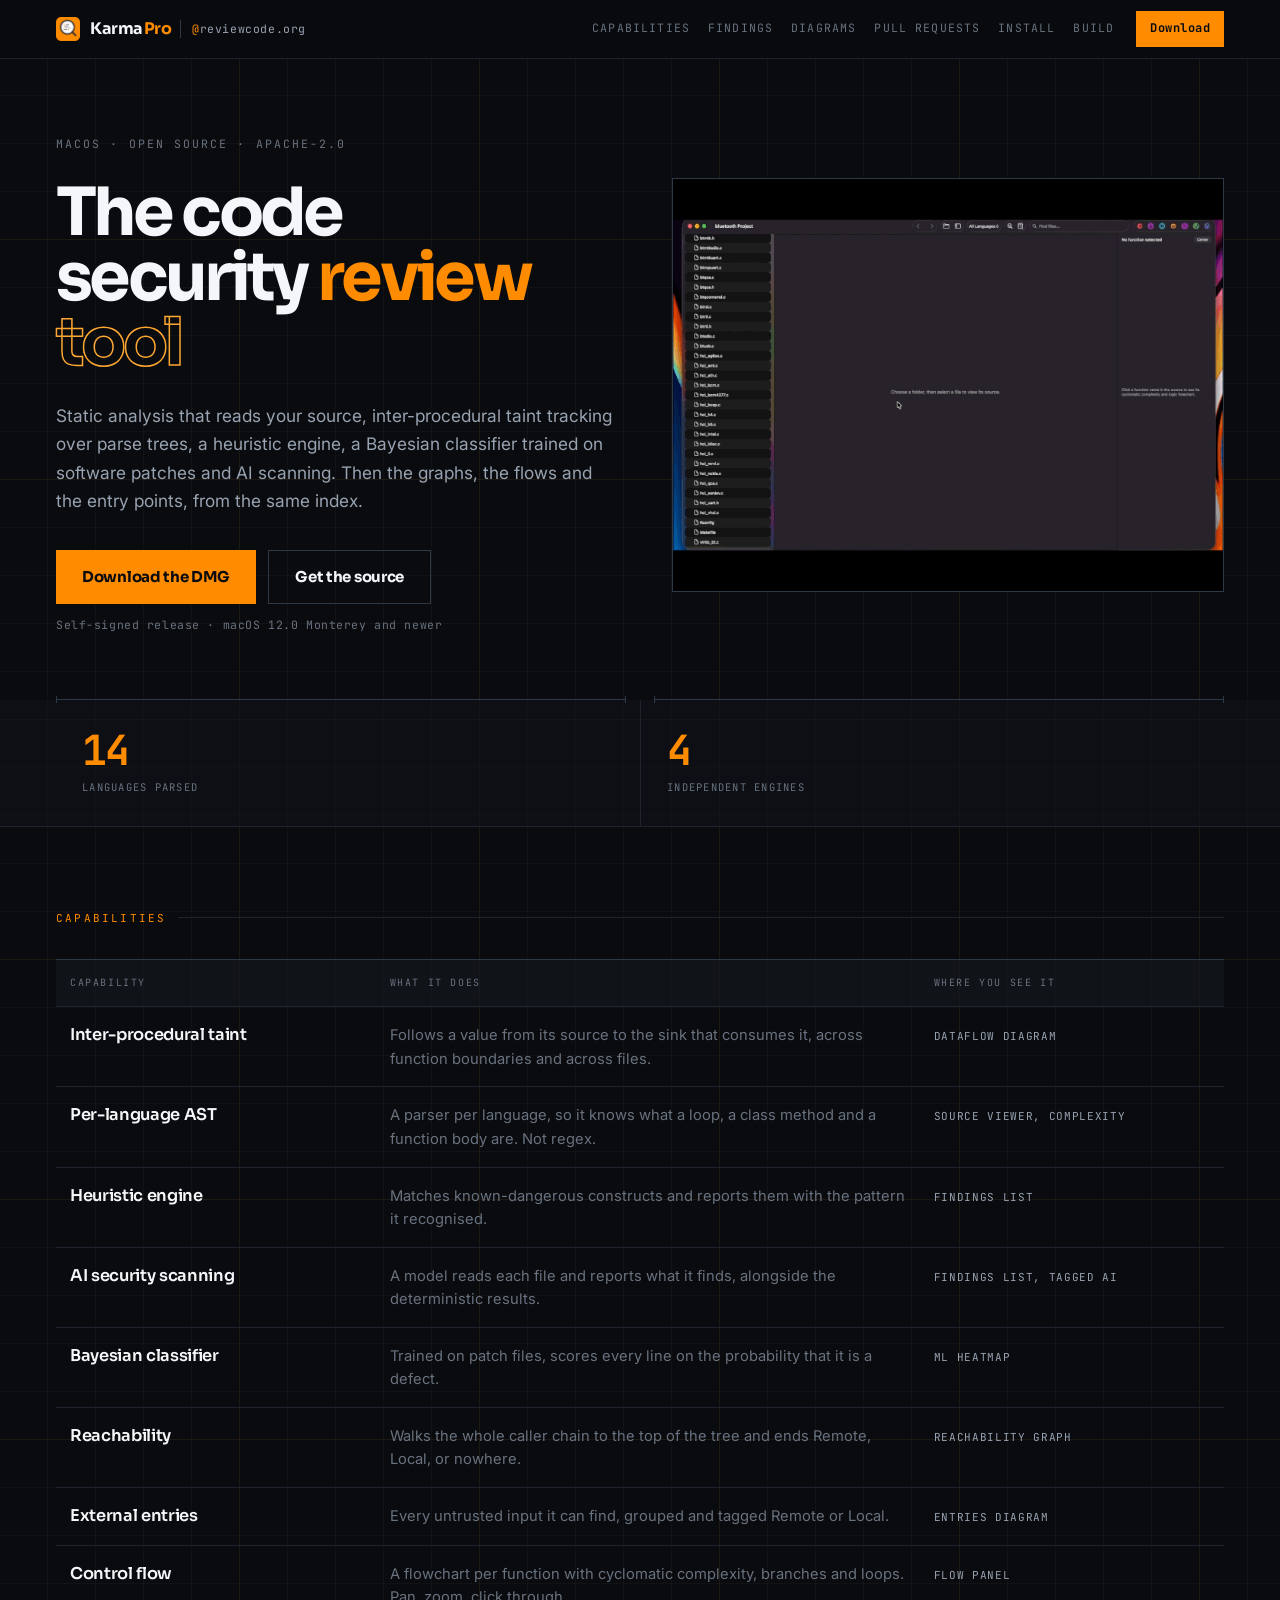
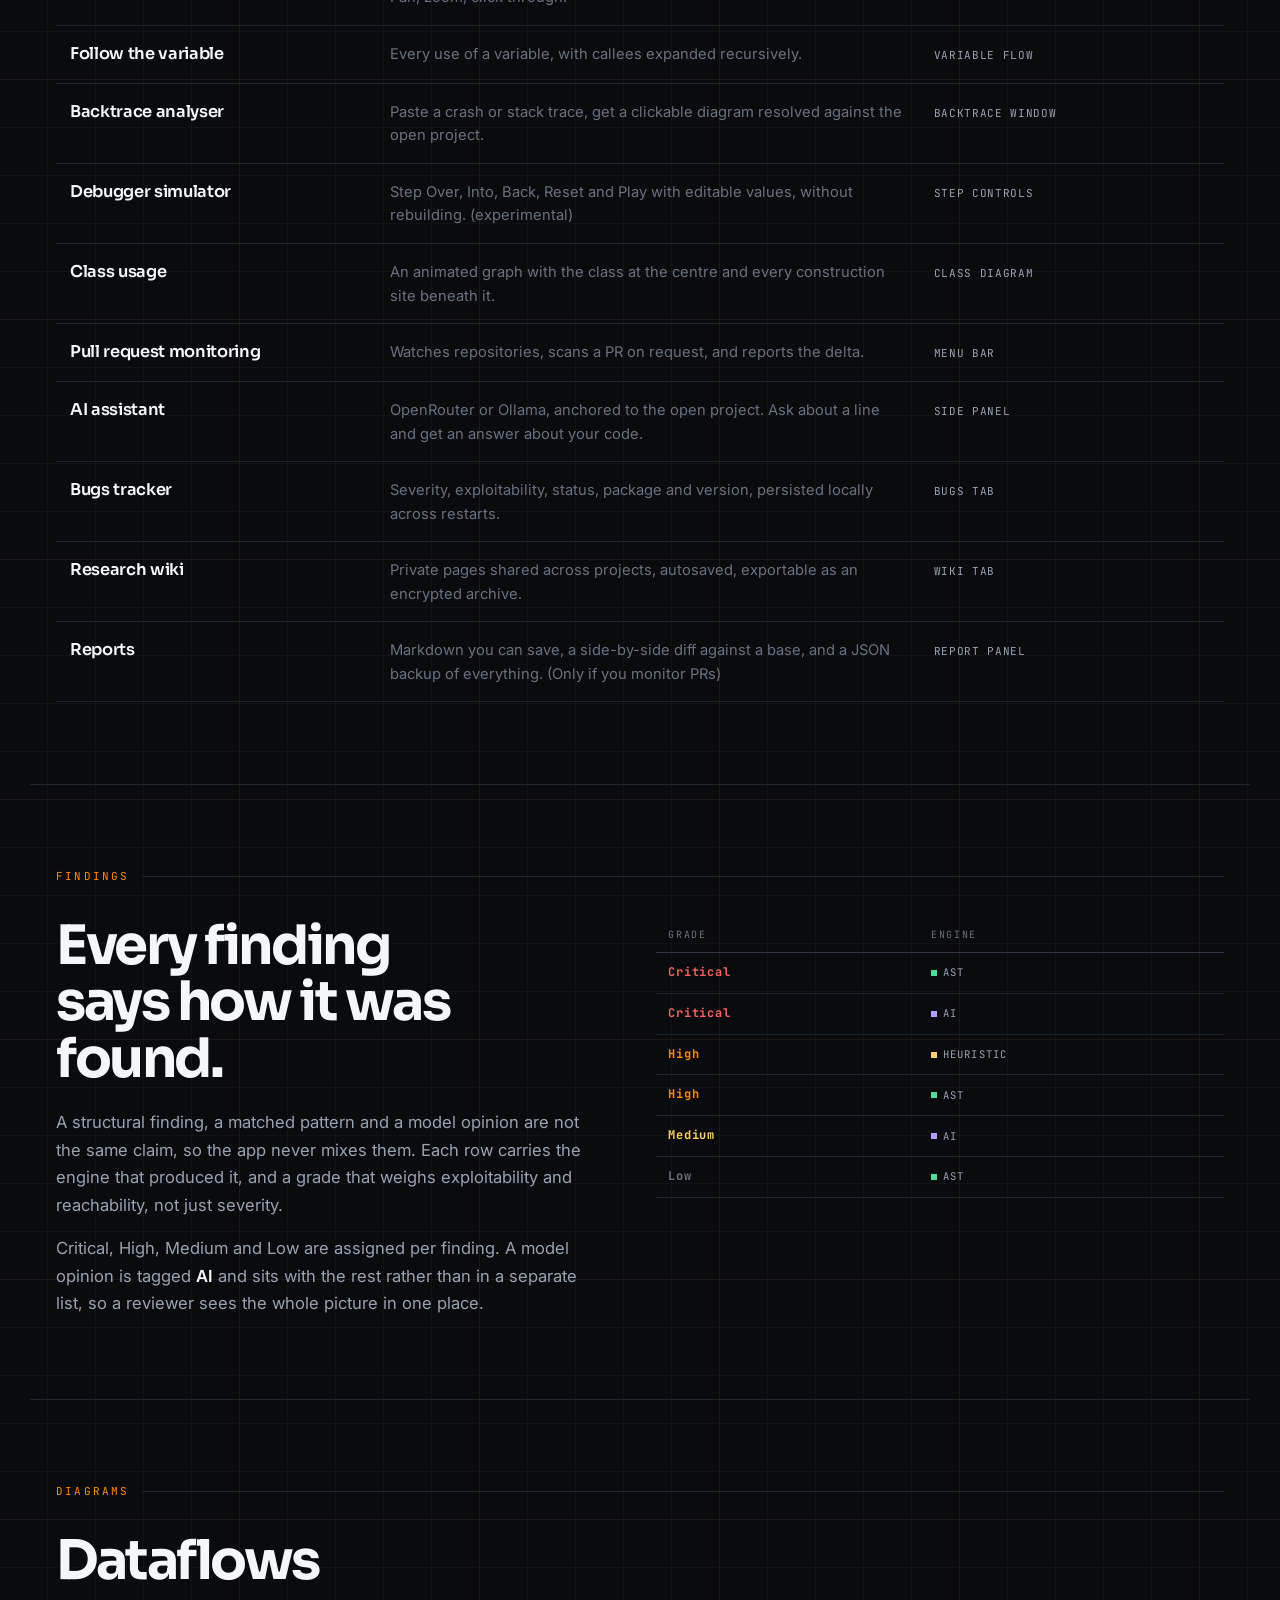
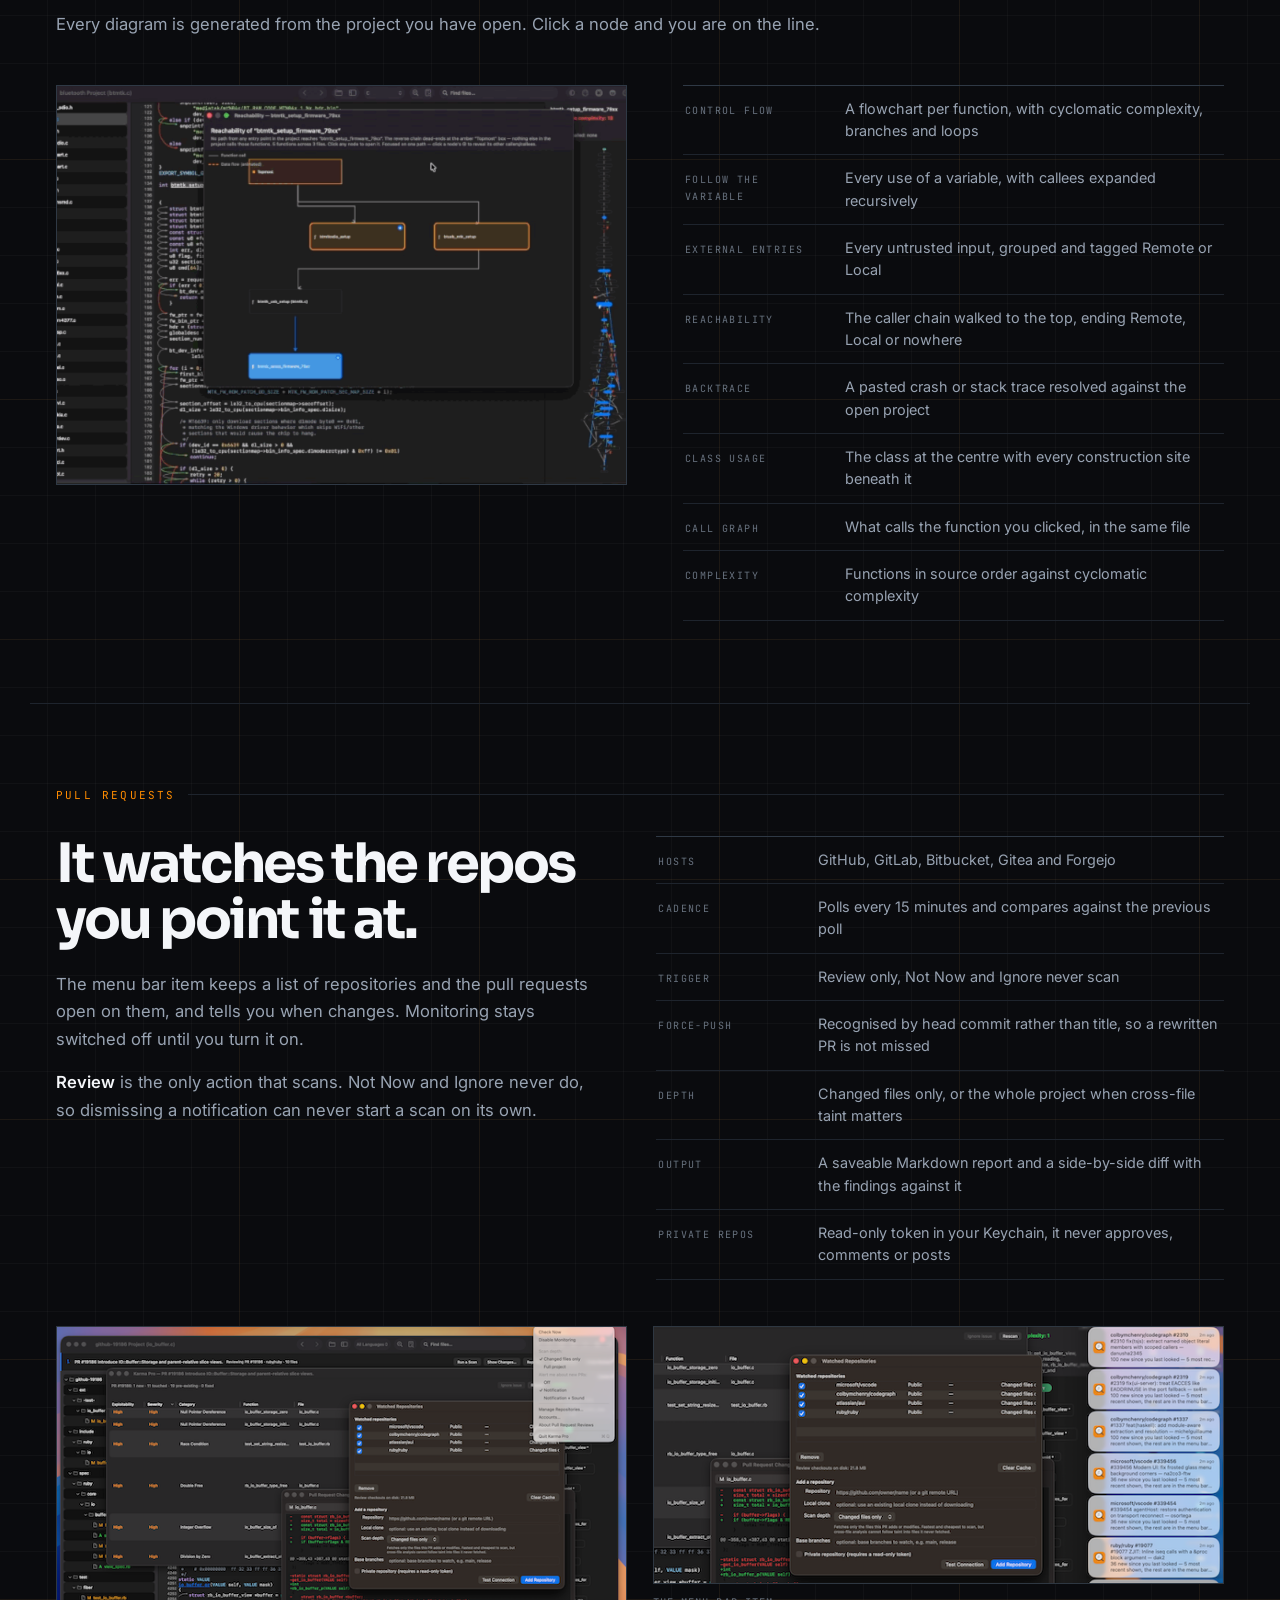
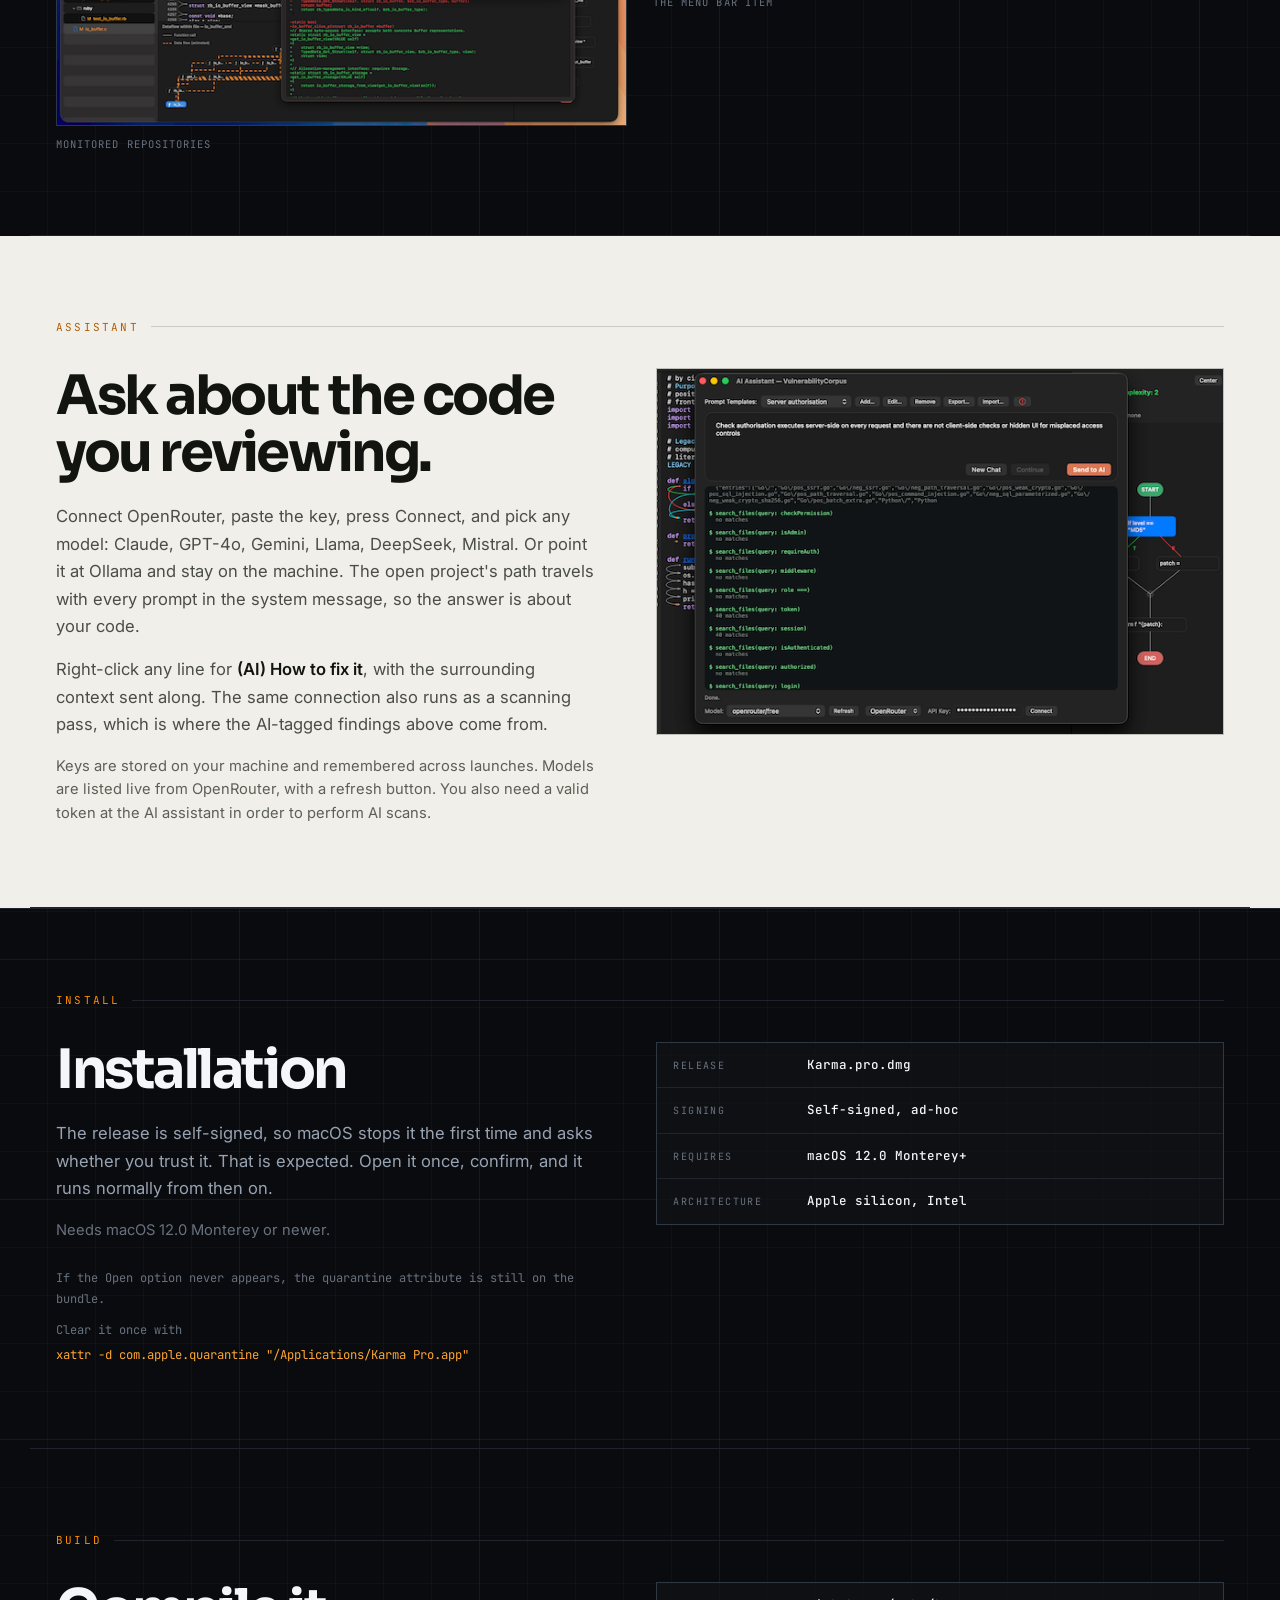
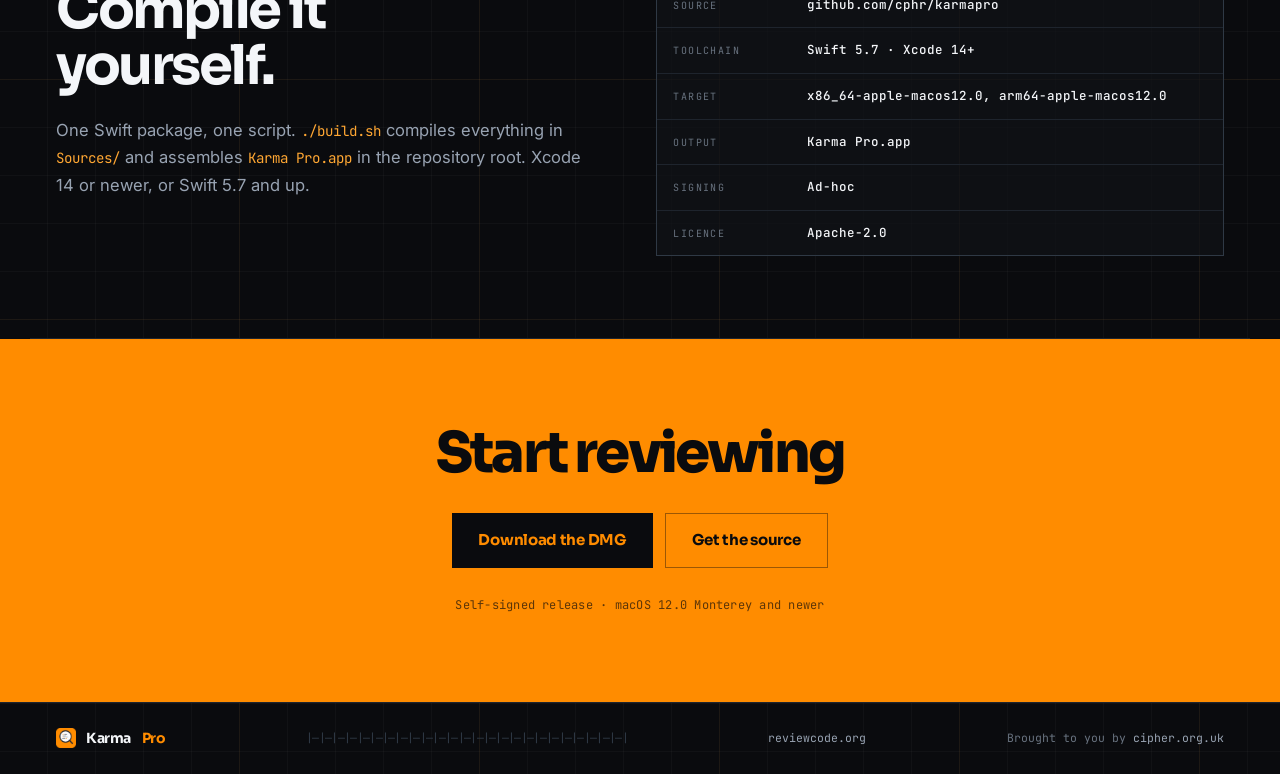
==== index.html @ 1ce22750 "update" ====
<!DOCTYPE html>
<html lang="en">
<head>
<meta charset="utf-8">
<meta name="viewport" content="width=device-width, initial-scale=1">
<title>Karma Pro</title>
<meta name="description" content="Karma Pro is an open source macOS source-code security review tool: AST and heuristic scanning with inter-procedural taint tracking, a Bayesian classifier trained on real patches, call graphs, data-flow diagrams and an AI assistant.">
<meta property="og:site_name" content="reviewcode.org">
<meta property="og:url" content="https://reviewcode.org/">
<meta property="og:title" content="Karma Pro">
<meta property="og:description" content="Static analysis that reads your source the way an attacker reads it. macOS, open source, Apache-2.0.">
<link rel="canonical" href="https://reviewcode.org/">
<link rel="icon" href="assets/icon-256.png">
<link rel="apple-touch-icon" href="assets/apple-touch-icon.png">
<link rel="preconnect" href="https://fonts.googleapis.com">
<link rel="preconnect" href="https://fonts.gstatic.com" crossorigin>
<link href="https://fonts.googleapis.com/css2?family=Sora:wght@400;600;700;800&family=Inter:wght@400;500;600&family=JetBrains+Mono:wght@400;500;700&display=swap" rel="stylesheet">
<link rel="stylesheet" href="assets/site.css">

<!-- Google tag (gtag.js) -->
<script async src="https://www.googletagmanager.com/gtag/js?id=G-PY8FQVW70F"></script>
<script>
  window.dataLayer = window.dataLayer || [];
  function gtag(){dataLayer.push(arguments);}
  gtag('js', new Date());

  gtag('config', 'G-PY8FQVW70F');
</script>
</head>
<body>

<header class="top">
  <div class="wrap top-in">
    <a class="logo" href="#top">
      <img src="assets/appicon-mark.png" width="824" height="824" alt="">
      <b>Karma<em>Pro</em></b>
    </a>
    <span class="handle"><span class="at">@</span>reviewcode.org</span>
    <nav class="top-nav">
      <a href="#sheet">Capabilities</a>
      <a href="#findings">Findings</a>
      <a href="#graphs">Diagrams</a>
      <a href="#prs">Pull requests</a>
      <a href="#download">Install</a>
      <a href="#build">Build</a>
    </nav>
    <a class="top-cta" href="https://github.com/cphr/karmapro/releases/latest/download/Karma.pro.dmg" rel="noopener">Download</a>
  </div>
</header>

<main>

  <!-- ══ HERO ═════════════════════════════ -->
  <section class="hero wrap" id="top">
    <div class="hero-grid">
      <div class="hero-copy">
        <p class="kicker">macOS · open source · Apache-2.0</p>
        <h1>
          <span>The code</span>
          <span>security <em>review</em></span>
          <span class="outline">tool</span>
        </h1>
        <p class="hero-sub">
          Static analysis that reads your source, inter-procedural taint tracking over parse trees, a
          heuristic engine, a Bayesian classifier trained on software patches and AI scanning. Then the
          graphs, the flows and the entry points, from the same index.
        </p>
        <div class="hero-cta">
          <a class="btn" href="https://github.com/cphr/karmapro/releases/latest/download/Karma.pro.dmg" rel="noopener">Download the DMG</a>
          <a class="btn alt" href="https://github.com/cphr/karmapro" rel="noopener">Get the source</a>
          <span class="hero-fine">Self-signed release &middot; macOS 12.0 Monterey and newer</span>
        </div>
      </div>
      <figure class="hero-shot">
        <img src="assets/Karmapro.gif" width="720" height="540" alt="Karma Pro open on a macOS project with the file tree, source viewer and analysis panes.">
        <figcaption class="shot-fine" data-commit hidden></figcaption>
      </figure>
    </div>
    <div class="dim" aria-hidden="true"><i></i><i></i></div>
  </section>

  <!-- ══ TITLE BLOCK FIGURES ══════════════ -->
  <div class="figures">
    <div class="wrap figures-in">
      <div class="fig"><b>14</b><span>languages parsed</span></div>
      <div class="fig"><b>4</b><span>independent engines</span></div>
    </div>
  </div>

  <!-- ══ CAPABILITY SHEET ════════════════ -->
  <section class="wrap band" id="sheet">
    <p class="label">Capabilities</p>
    <div class="ledger">
      <div class="lg-h">
        <span>Capability</span><span>What it does</span><span>Where you see it</span>
      </div>

      <div class="lg-r"><span class="lg-a">Inter-procedural taint</span><span class="lg-b">Follows a value from its source to the sink that consumes it, across function boundaries and across files.</span><span class="lg-c">Dataflow diagram</span></div>
      <div class="lg-r"><span class="lg-a">Per-language AST</span><span class="lg-b">A parser per language, so it knows what a loop, a class method and a function body are. Not regex.</span><span class="lg-c">Source viewer, complexity</span></div>
      <div class="lg-r"><span class="lg-a">Heuristic engine</span><span class="lg-b">Matches known-dangerous constructs and reports them with the pattern it recognised.</span><span class="lg-c">Findings list</span></div>
      <div class="lg-r"><span class="lg-a">AI security scanning</span><span class="lg-b">A model reads each file and reports what it finds, alongside the deterministic results.</span><span class="lg-c">Findings list, tagged AI</span></div>
      <div class="lg-r"><span class="lg-a">Bayesian classifier</span><span class="lg-b">Trained on patch files, scores every line on the probability that it is a defect.</span><span class="lg-c">ML heatmap</span></div>
      <div class="lg-r"><span class="lg-a">Reachability</span><span class="lg-b">Walks the whole caller chain to the top of the tree and ends Remote, Local, or nowhere.</span><span class="lg-c">Reachability graph</span></div>
      <div class="lg-r"><span class="lg-a">External entries</span><span class="lg-b">Every untrusted input it can find, grouped and tagged Remote or Local.</span><span class="lg-c">Entries diagram</span></div>
      <div class="lg-r"><span class="lg-a">Control flow</span><span class="lg-b">A flowchart per function with cyclomatic complexity, branches and loops. Pan, zoom, click through.</span><span class="lg-c">Flow panel</span></div>
      <div class="lg-r"><span class="lg-a">Follow the variable</span><span class="lg-b">Every use of a variable, with callees expanded recursively.</span><span class="lg-c">Variable flow</span></div>
      <div class="lg-r"><span class="lg-a">Backtrace analyser</span><span class="lg-b">Paste a crash or stack trace, get a clickable diagram resolved against the open project.</span><span class="lg-c">Backtrace window</span></div>
      <div class="lg-r"><span class="lg-a">Debugger simulator</span><span class="lg-b">Step Over, Into, Back, Reset and Play with editable values, without rebuilding. (experimental)</span><span class="lg-c">Step controls</span></div>
      <div class="lg-r"><span class="lg-a">Class usage</span><span class="lg-b">An animated graph with the class at the centre and every construction site beneath it.</span><span class="lg-c">Class diagram</span></div>
      <div class="lg-r"><span class="lg-a">Pull request monitoring</span><span class="lg-b">Watches repositories, scans a PR on request, and reports the delta.</span><span class="lg-c">Menu bar</span></div>
      <div class="lg-r"><span class="lg-a">AI assistant</span><span class="lg-b">OpenRouter or Ollama, anchored to the open project. Ask about a line and get an answer about your code.</span><span class="lg-c">Side panel</span></div>
      <div class="lg-r"><span class="lg-a">Bugs tracker</span><span class="lg-b">Severity, exploitability, status, package and version, persisted locally across restarts.</span><span class="lg-c">Bugs tab</span></div>
      <div class="lg-r"><span class="lg-a">Research wiki</span><span class="lg-b">Private pages shared across projects, autosaved, exportable as an encrypted archive.</span><span class="lg-c">Wiki tab</span></div>
      <div class="lg-r"><span class="lg-a">Reports</span><span class="lg-b">Markdown you can save, a side-by-side diff against a base, and a JSON backup of everything. (Only if you monitor PRs)</span><span class="lg-c">Report panel</span></div>
    </div>
  </section>

  <!-- ══ FINDINGS ════════════════════════ -->
  <section class="wrap band" id="findings">
    <p class="label">Findings</p>
    <div class="split">
      <div class="split-copy">
        <h2>Every finding<br>says how it was found.</h2>
        <p>
          A structural finding, a matched pattern and a model opinion are not the same claim, so the
          app never mixes them. Each row carries the engine that produced it, and a grade that weighs exploitability and reachability, not just severity.
        </p>
        <p>
          Critical, High, Medium and Low are assigned per finding. A model opinion is tagged
          <b>AI</b> and sits with the rest rather than in a separate list, so a reviewer sees the
          whole picture in one place.
        </p>
      </div>
      <div class="split-side">
        <table class="ftab">
          <thead>
            <tr><th>Grade</th><th>Engine</th></tr>
          </thead>
          <tbody>
            <tr><td class="g crit">Critical</td><td><span class="tag ast">AST</span></td></tr>
            <tr><td class="g crit">Critical</td><td><span class="tag ai">AI</span></td></tr>
            <tr><td class="g high">High</td><td><span class="tag hot">Heuristic</span></td></tr>
            <tr><td class="g high">High</td><td><span class="tag ast">AST</span></td></tr>
            <tr><td class="g med">Medium</td><td><span class="tag ai">AI</span></td></tr>
            <tr><td class="g low">Low</td><td><span class="tag ast">AST</span></td></tr>
          </tbody>
        </table>
      </div>
    </div>
  </section>

  <!-- ══ DATAFLOWS ════════════════════════ -->
  <section class="wrap band" id="graphs">
    <p class="label">Diagrams</p>
    <div class="split-copy">
      <h2>Dataflows</h2>
      <p>
        Every diagram is generated from the project you have open. Click a node and you are on
        the line.
      </p>
    </div>

    <div class="duo">
      <figure class="drawing">
        <img src="assets/shot-main.png" width="571" height="400" loading="lazy" alt="Karma Pro open on a macOS project with the file tree, source viewer and analysis panes.">
      </figure>
      <div class="notes">
        <div class="notes-r"><span>Control flow</span><b>A flowchart per function, with cyclomatic complexity, branches and loops</b></div>
        <div class="notes-r"><span>Follow the variable</span><b>Every use of a variable, with callees expanded recursively</b></div>
        <div class="notes-r"><span>External entries</span><b>Every untrusted input, grouped and tagged Remote or Local</b></div>
        <div class="notes-r"><span>Reachability</span><b>The caller chain walked to the top, ending Remote, Local or nowhere</b></div>
        <div class="notes-r"><span>Backtrace</span><b>A pasted crash or stack trace resolved against the open project</b></div>
        <div class="notes-r"><span>Class usage</span><b>The class at the centre with every construction site beneath it</b></div>
        <div class="notes-r"><span>Call graph</span><b>What calls the function you clicked, in the same file</b></div>
        <div class="notes-r"><span>Complexity</span><b>Functions in source order against cyclomatic complexity</b></div>
      </div>
    </div>
  </section>

  <!-- ══ PULL REQUEST MONITORING ══════════ -->
  <section class="wrap band" id="prs">
    <p class="label">Pull requests</p>
    <div class="split">
      <div class="split-copy">
        <h2>It watches the repos<br>you point it at.</h2>
        <p>
          The menu bar item keeps a list of repositories and the pull requests open on them, and
          tells you when changes. Monitoring stays switched off until you turn it on.
        </p>
        <p>
          <b>Review</b> is the only action that scans. Not Now and Ignore never do, so dismissing
          a notification can never start a scan on its own.
        </p>
      </div>
      <div class="split-side">
        <div class="notes">
          <div class="notes-r"><span>Hosts</span><b>GitHub, GitLab, Bitbucket, Gitea and Forgejo</b></div>
          <div class="notes-r"><span>Cadence</span><b>Polls every 15 minutes and compares against the previous poll</b></div>
          <div class="notes-r"><span>Trigger</span><b>Review only, Not Now and Ignore never scan</b></div>
          <div class="notes-r"><span>Force-push</span><b>Recognised by head commit rather than title, so a rewritten PR is not missed</b></div>
          <div class="notes-r"><span>Depth</span><b>Changed files only, or the whole project when cross-file taint matters</b></div>
          <div class="notes-r"><span>Output</span><b>A saveable Markdown report and a side-by-side diff with the findings against it</b></div>
          <div class="notes-r"><span>Private repos</span><b>Read-only token in your Keychain, it never approves, comments or posts</b></div>
        </div>
      </div>
    </div>

    <div class="figpair">
      <figure class="fg win">
        <img src="assets/shot-pr.png" width="571" height="400" loading="lazy" alt="Menu bar menu listing watched repositories and the pull requests open on them.">
        <figcaption>Monitored repositories</figcaption>
      </figure>
      <figure class="fg">
        <img src="assets/shot-menubar.png" width="619" height="279" loading="lazy" alt="Menu bar status item with the repository monitoring entries.">
        <figcaption>The menu bar item</figcaption>
      </figure>
    </div>
  </section>

  <!-- ══ ASSISTANT (inverted) ════════════ -->
  <section class="paper" id="assistant">
    <div class="wrap band">
      <p class="label">Assistant</p>
      <div class="split">
        <div class="split-copy">
          <h2>Ask about the code<br>you reviewing.</h2>
          <p>
            Connect OpenRouter, paste the key, press Connect, and pick any model: Claude, GPT-4o,
            Gemini, Llama, DeepSeek, Mistral. Or point it at Ollama and stay on the machine. The open
            project's path travels with every prompt in the system message, so the answer is about
            your code.
          </p>
          <p>
            Right-click any line for <b>(AI) How to fix it</b>, with the surrounding context sent
            along. The same connection also runs as a scanning pass, which is where the AI-tagged
            findings above come from.
          </p>
          <p class="tight">
            Keys are stored on your machine and remembered across launches. Models are listed live
            from OpenRouter, with a refresh button. You also need a valid token at the AI assistant
            in order to perform AI scans.
          </p>
        </div>
        <div class="split-side">
          <figure class="shot">
            <img src="assets/ai-assistant.png" width="619" height="399" loading="lazy" alt="Karma Pro's AI assistant panel, with the conversation and the model selector.">
          </figure>
        </div>
      </div>
    </div>
  </section>

  <!-- ══ INSTALL ══════════════════════════ -->
  <section class="wrap band" id="download">
    <p class="label">Install</p>
    <div class="split">
      <div class="split-copy">
        <h2>Installation</h2>
        <p>
          The release is self-signed, so macOS stops it the first time and asks whether you trust
          it. That is expected. Open it once, confirm, and it runs normally from then on.
        </p>
        <div class="rls" data-release hidden>
          <span class="rls-l">Latest release</span>
          <span class="rls-t"></span>
          <span class="rls-d"></span>
          <span class="rls-n"></span>
        </div>

        <p class="tight">Needs macOS 12.0 Monterey or newer.</p>
      </div>
      <div class="split-side">
        <div class="titleblock">
          <div class="tb-r"><span>Release</span><b>Karma.pro.dmg</b></div>
          <div class="tb-r"><span>Signing</span><b>Self-signed, ad-hoc</b></div>
          <div class="tb-r"><span>Requires</span><b>macOS 12.0 Monterey+</b></div>
          <div class="tb-r"><span>Architecture</span><b>Apple silicon, Intel</b></div>
        </div>
      </div>
    </div>

    <p class="steps-note">
      If the Open option never appears, the quarantine attribute is still on the bundle.
    </p>
    <p class="steps-note">
      Clear it once with <code>xattr -d com.apple.quarantine "/Applications/Karma Pro.app"</code>
    </p>
  </section>

  <!-- ══ BUILD TITLE BLOCK ═══════════════ -->
  <section class="wrap band" id="build">
    <p class="label">Build</p>
    <div class="split">
      <div class="split-copy">
        <h2>Compile it<br>yourself.</h2>
        <p>
          One Swift package, one script. <code>./build.sh</code> compiles everything in
          <code>Sources/</code> and assembles <code>Karma Pro.app</code> in the repository root.
          Xcode 14 or newer, or Swift 5.7 and up.
        </p>
      </div>
      <div class="split-side">
        <div class="titleblock">
          <div class="tb-r"><span>Source</span><b>github.com/cphr/karmapro</b></div>
          <div class="tb-r"><span>Toolchain</span><b>Swift 5.7 · Xcode 14+</b></div>
          <div class="tb-r"><span>Target</span><b>x86_64-apple-macos12.0, arm64-apple-macos12.0</b></div>
          <div class="tb-r"><span>Output</span><b>Karma Pro.app</b></div>
          <div class="tb-r"><span>Signing</span><b>Ad-hoc</b></div>
          <div class="tb-r"><span>Licence</span><b>Apache-2.0</b></div>
        </div>
      </div>
    </div>
  </section>

</main>

<section class="final">
  <div class="wrap final-in">
    <h2>Start reviewing</h2>
    <div class="final-cta">
      <a class="btn dark" href="https://github.com/cphr/karmapro/releases/latest/download/Karma.pro.dmg" rel="noopener">Download the DMG</a>
      <a class="btn ghostdark" href="https://github.com/cphr/karmapro" rel="noopener">Get the source</a>
    </div>
    <p class="final-fine">
      Self-signed release · macOS 12.0 Monterey and newer
    </p>
  </div>
</section>

<footer class="foot">
  <div class="wrap foot-in">
    <span class="logo small"><img src="assets/appicon-mark.png" width="824" height="824" alt="">Karma<em>Pro</em></span>
    <span class="ticks" aria-hidden="true">|—|—|—|—|—|—|—|—|—|—|—|—|—|—|—|—|—|—|—|—|—|—|—|—|—|</span>
    <span><a href="https://reviewcode.org/">reviewcode.org</a></span>
    <span>Brought to you by <a href="https://www.cipher.org.uk" rel="noopener">cipher.org.uk</a></span>
  </div>
</footer>

<script>
(function () {
  var box = document.querySelector('[data-release]');
  if (!box) return;
  fetch('https://api.github.com/repos/cphr/karmapro/releases/latest')
    .then(function (r) { if (!r.ok) throw new Error(r.status); return r.json(); })
    .then(function (d) {
      var notes = (d.body || '').trim();
      if (!d.tag_name || !notes) return;
      box.querySelector('.rls-t').textContent = d.tag_name;
      box.querySelector('.rls-d').textContent =
        new Date(d.published_at).toLocaleDateString('en-GB', {
          day: 'numeric', month: 'long', year: 'numeric'
        });
      box.querySelector('.rls-n').textContent = notes;
      box.hidden = false;
    })
    .catch(function () { /* offline, rate limited or no release: stay hidden */ });
})();

(function () {
  var el = document.querySelector('[data-commit]');
  if (!el) return;
  fetch('https://api.github.com/repos/cphr/karmapro/commits?per_page=1')
    .then(function (r) { if (!r.ok) throw new Error(r.status); return r.json(); })
    .then(function (list) {
      var c = list && list[0];
      if (!c || !c.sha || !c.commit) return;
      el.textContent = 'Last commit ' + c.sha.slice(0, 7) + ' \u00b7 ' +
        new Date(c.commit.author.date).toLocaleDateString('en-GB', {
          day: 'numeric', month: 'long', year: 'numeric'
        });
      el.hidden = false;
    })
    .catch(function () { /* offline, rate limited or no commits: stay hidden */ });
})();
</script>

</body>
</html>
---- assets/site.css ----
/* Karma Pro — design 04: "the drawing"
   Blueprint sheet: measured grid ground, a capability ledger, a findings
   table, annotated figures with leader-line callouts, one inverted paper
   section. Hero typography is design 03's, unchanged.
   Accent #ff8c00 sampled from AppIcon.icns. No JavaScript. */

:root{
  --ink:#0a0b0e;

  --ink-3:#161a21;
  --paper:#f4f6f9;
  --mute:#98a3b2;
  --faint:#68727f;
  --line:#1e242d;
  --line-2:#2f3945;
  --accent:#ff8c00;
  --accent-2:#ffa733;
  --yellow:#ffd166;
  --red:#ff5f5f;
  --green:#4ade9a;
  --violet:#b39cff;
  --sans:"Inter",-apple-system,BlinkMacSystemFont,"Segoe UI",sans-serif;
  --disp:"Sora","Inter",sans-serif;
  --mono:"JetBrains Mono",ui-monospace,SFMono-Regular,Menlo,monospace;
  --max:1220px;
  --shot-h:400px;
}

*{box-sizing:border-box}
html{scroll-behavior:smooth;scroll-padding-top:76px}
body{
  margin:0;color:var(--paper);
  font:400 16px/1.65 var(--sans);-webkit-font-smoothing:antialiased;overflow-x:hidden;
  background-color:var(--ink);
  background-image:
    linear-gradient(rgba(255,255,255,.026) 1px,transparent 1px),
    linear-gradient(90deg,rgba(255,255,255,.026) 1px,transparent 1px),
    linear-gradient(rgba(255,140,0,.055) 1px,transparent 1px),
    linear-gradient(90deg,rgba(255,140,0,.055) 1px,transparent 1px);
  background-size:48px 48px,48px 48px,240px 240px,240px 240px;
  background-position:-1px -1px;
}
::selection{background:var(--accent);color:var(--ink)}
img{max-width:100%;display:block}
a{color:var(--accent);text-decoration:none}
a:hover{color:var(--accent-2)}
code{font-family:var(--mono);font-size:.85em;color:var(--accent-2)}
h1,h2{margin:0;font-family:var(--disp);font-weight:700;letter-spacing:-.04em;line-height:1}
.wrap{max-width:var(--max);margin:0 auto;padding:0 26px}

/* ── top bar ──────────────────────────────── */
.top{position:sticky;top:0;z-index:60;background:rgba(10,11,14,.86);backdrop-filter:blur(14px);border-bottom:1px solid var(--line)}
.top-in{display:flex;align-items:center;gap:22px;height:58px}
.logo{display:flex;align-items:center;gap:10px;color:var(--paper);font-family:var(--disp);font-weight:700;font-size:16px;letter-spacing:-.03em}
.logo img{width:24px;height:24px}
.logo em{font-style:normal;color:var(--accent);margin-left:1px}
.logo.small{font-size:14px}
.logo.small img{width:20px;height:20px}
.handle{
  font-family:var(--mono);font-size:11.5px;letter-spacing:.05em;color:var(--mute);
  border-left:1px solid var(--line-2);padding-left:11px;margin-left:-13px;white-space:nowrap;
}
.handle .at{color:var(--accent)}
.top-nav{display:flex;gap:18px;margin-left:auto}
.top-nav a{
  font-family:var(--mono);font-size:11.5px;letter-spacing:.1em;text-transform:uppercase;
  color:var(--faint);padding:4px 0;border-bottom:1px solid transparent;
}
.top-nav a:hover{color:var(--accent);border-bottom-color:var(--accent)}
.top-cta{
  font-family:var(--mono);font-size:12px;letter-spacing:.04em;background:var(--accent);
  color:var(--ink);padding:8px 14px;font-weight:700;
}
.top-cta:hover{background:var(--paper);color:var(--ink)}

/* ── hero ─────────────────────────────────── */
.hero{padding:76px 26px 0}
.hero-grid{display:grid;grid-template-columns:minmax(0,1fr) 552px;gap:52px;align-items:center}
.hero-copy{min-width:0}
.hero-shot{margin:0}
.hero-shot img{width:100%;height:auto;border:1px solid var(--line-2);display:block}
.shot-fine{
  display:block;margin-top:12px;
  font-family:var(--mono);font-size:11.5px;letter-spacing:.05em;color:var(--faint);
}
.shot-fine[hidden]{display:none}
.kicker{
  font-family:var(--mono);font-size:11.5px;letter-spacing:.18em;text-transform:uppercase;
  color:var(--faint);margin:0 0 26px;
}
h1{font-size:clamp(1.9rem,5.2vw,4.25rem);letter-spacing:-.055em;line-height:.98}
h1 span{display:block}
h1 em{font-style:normal;color:var(--accent)}
h1 .outline{color:transparent;-webkit-text-stroke:1.5px var(--accent-2)}
.hero-sub{max-width:600px;margin:26px 0 0;font-size:1.08rem;color:var(--mute)}

.hero-cta{display:flex;gap:12px;flex-wrap:wrap;margin-top:34px}
.hero-fine{
  flex:1 0 100%;
  font-family:var(--mono);font-size:11.5px;letter-spacing:.05em;color:var(--faint);
}
.btn{
  display:inline-flex;align-items:center;font-family:var(--disp);font-weight:700;font-size:15px;
  background:var(--accent);color:var(--ink);padding:14px 26px;letter-spacing:-.02em;
  transition:transform .14s,background .14s;
}
.btn:hover{background:var(--paper);color:var(--ink);transform:translateY(-2px)}
.btn.alt{background:transparent;border:1px solid var(--line-2);color:var(--paper)}
.btn.alt:hover{background:var(--ink-3);border-color:var(--accent);color:var(--accent)}
.btn.dark{background:var(--ink);color:var(--accent)}
.btn.dark:hover{background:var(--paper);color:var(--ink)}
.btn.ghostdark{background:transparent;border:1px solid rgba(8,9,12,.4);color:var(--ink)}
.btn.ghostdark:hover{background:var(--ink);color:var(--accent)}

/* dimension line under the hero */
.dim{
  display:flex;align-items:center;gap:28px;margin-top:64px;
}
.dim i{flex:1;height:1px;background:var(--line-2);position:relative}
.dim i::before,.dim i::after{
  content:"";position:absolute;top:-3px;width:1px;height:7px;background:var(--line-2);
}
.dim i::before{left:0}
.dim i::after{right:0}

/* ── title block figures ──────────────────── */
.figures{border-bottom:1px solid var(--line);background:rgba(16,19,24,.6)}
.figures-in{display:grid;grid-template-columns:repeat(2,1fr)}
.fig{padding:30px 26px;border-left:1px solid var(--line)}
.fig:first-child{border-left:0}
.fig b{
  display:block;font-family:var(--mono);font-size:2.6rem;font-weight:700;
  color:var(--accent);letter-spacing:-.04em;line-height:1;
}
.fig span{
  display:block;margin-top:8px;font-family:var(--mono);font-size:10.5px;
  letter-spacing:.12em;text-transform:uppercase;color:var(--faint);line-height:1.5;
}

/* ── sections ─────────────────────────────── */
.band{padding:82px 26px;border-bottom:1px solid var(--line)}
.label{
  display:flex;align-items:center;gap:12px;
  font-family:var(--mono);font-size:11px;letter-spacing:.2em;text-transform:uppercase;
  color:var(--accent);margin:0 0 32px;
}
.label::after{content:"";flex:1;height:1px;background:var(--line)}

/* ── capability ledger ────────────────────── */
.ledger{border-top:1px solid var(--line-2)}
.lg-h,.lg-r{
  display:grid;grid-template-columns:minmax(0,.85fr) minmax(0,1.5fr) minmax(0,.8fr);
  gap:26px;padding:15px 14px;border-bottom:1px solid var(--line);align-items:baseline;
}
.lg-h{
  font-family:var(--mono);font-size:10px;letter-spacing:.16em;text-transform:uppercase;
  color:var(--faint);background:rgba(22,26,33,.55);
}
.lg-r{transition:background .16s}
.lg-r:hover{background:rgba(255,140,0,.045)}
.lg-a{font-family:var(--disp);font-weight:600;font-size:1.02rem;letter-spacing:-.02em}
.lg-r:hover .lg-a{color:var(--accent)}
.lg-b{color:var(--faint);font-size:.92rem;line-height:1.6}
.lg-c{
  font-family:var(--mono);font-size:11px;letter-spacing:.06em;color:var(--mute);
  text-transform:uppercase;
}

/* ── split: prose beside a figure ─────────── */
.split{display:grid;grid-template-columns:minmax(0,1fr) minmax(0,1.05fr);gap:60px;align-items:start}
.split-copy h2{font-size:clamp(2rem,5vw,3.4rem);letter-spacing:-.045em;line-height:1.04;margin-bottom:22px}
.split-copy p{margin:0 0 16px;color:var(--mute);font-size:1.04rem}
.split-copy p:last-child{margin-bottom:0}
.split-copy b{color:var(--paper);font-weight:600}
.split-copy .tight,.tight{font-size:.92rem;color:var(--faint);line-height:1.6}
.split-copy .tight b,.tight b{color:var(--paper)}
.split-side{min-width:0}

/* ── findings table ───────────────────────── */
.ftab{width:100%;border-collapse:collapse;font-family:var(--mono);font-size:12px}
.ftab th{
  text-align:left;padding:9px 12px;font-size:10px;font-weight:400;letter-spacing:.16em;
  text-transform:uppercase;color:var(--faint);border-bottom:1px solid var(--line-2);
}
.ftab td{padding:10px 12px;border-bottom:1px solid var(--line)}
.ftab tr:hover td{background:rgba(255,140,0,.045)}
.g{font-weight:700;letter-spacing:.06em}
.g.crit{color:var(--red)}.g.high{color:var(--accent)}
.g.med{color:var(--yellow)}.g.low{color:var(--faint)}
.tag{display:inline-flex;align-items:center;gap:6px;font-size:10.5px;letter-spacing:.1em;text-transform:uppercase;color:var(--mute)}
.tag::before{content:"";width:6px;height:6px}
.tag.ast::before{background:var(--green)}
.tag.hot::before{background:var(--yellow)}
.tag.ai::before{background:var(--violet)}
.tag.ml::before{background:var(--accent)}

/* ── main window figure ─────────────────────── */
/* main window beside the diagram list */
.duo{display:grid;grid-template-columns:571px minmax(0,1fr);gap:56px;align-items:start;margin-top:46px}
.duo .drawing{margin:0;max-width:none}
.drawing img{
  width:100%;height:var(--shot-h);object-fit:cover;object-position:top;
  border:1px solid var(--line-2);
}

/* ── pull request notes + figures ──────────── */
.notes{border-top:1px solid var(--line-2)}
.notes-r{
  display:grid;grid-template-columns:140px minmax(0,1fr);gap:20px;padding:12px 2px;
  border-bottom:1px solid var(--line);align-items:baseline;
}
.notes-r span{
  font-family:var(--mono);font-size:10px;letter-spacing:.14em;text-transform:uppercase;color:var(--faint);
}
.notes-r b{font-weight:400;color:var(--mute);font-size:.9rem;line-height:1.55}

.figpair{display:grid;grid-template-columns:repeat(2,1fr);gap:26px;margin-top:46px;align-items:start}
.fg{margin:0}
.fg img{
  width:100%;height:auto;border:1px solid var(--line-2);
  filter:saturate(.93) brightness(.96);transition:filter .2s;
}
.fg.win img{height:var(--shot-h);object-fit:cover;object-position:top}
.fg:hover img{filter:none}
.fg figcaption{
  margin-top:10px;font-family:var(--mono);font-size:10.5px;letter-spacing:.1em;
  text-transform:uppercase;color:var(--faint);
}

/* ── inverted paper section ───────────────── */
.paper{background:#f1efe9;color:#12140f;border-bottom:1px solid var(--line)}
.paper .label{color:#b35c00}
.paper .label::after{background:rgba(18,20,15,.16)}
.paper .split-copy h2{color:#12140f}
.paper .split-copy p{color:#4a4e45}
.paper .split-copy b{color:#12140f}
.paper .split-copy .tight,.paper .tight{color:#5c6055}
.paper .tight b{color:#12140f}
.paper code{color:#a35000}
.shot{margin:0}
.shot img{width:100%;height:auto;border:1px solid rgba(18,20,15,.22)}

/* ── latest release (fetched) ──────────────── */
.rls{
  display:grid;grid-template-columns:auto minmax(0,1fr);gap:4px 14px;
  align-items:baseline;margin:0 0 20px;padding:12px 14px;
  border:1px solid var(--line-2);background:rgba(16,19,24,.7);
}
.rls[hidden]{display:none}
.rls-l{
  grid-column:1 / -1;font-family:var(--mono);font-size:10px;
  letter-spacing:.14em;text-transform:uppercase;color:var(--faint);
}
.rls-t{grid-column:1;font-family:var(--mono);font-size:13px;color:var(--accent);font-weight:500}
.rls-d{
  grid-column:2;font-family:var(--mono);font-size:10px;
  letter-spacing:.12em;text-transform:uppercase;color:var(--faint);
}
.rls-n{grid-column:1 / -1;margin-top:5px;color:var(--mute);font-size:.95rem;line-height:1.6}

/* ── install steps ────────────────────────── */
.steps-note{
  margin:26px 0 0;max-width:76ch;
  font-family:var(--mono);font-size:12px;line-height:1.75;color:var(--faint);
}
.steps-note + .steps-note{margin-top:10px}
.steps-note + .steps-note code{font-size:12.24px;display:block;margin-top:4px}
.steps-note code{color:var(--accent-2);word-break:break-all}

/* ── build title block ────────────────────── */
.titleblock{border:1px solid var(--line-2);background:rgba(16,19,24,.7)}
.tb-r{
  display:grid;grid-template-columns:118px minmax(0,1fr);gap:16px;padding:12px 16px;
  border-bottom:1px solid var(--line);align-items:baseline;
}
.tb-r:last-child{border-bottom:0}
.tb-r span{
  font-family:var(--mono);font-size:10px;letter-spacing:.14em;text-transform:uppercase;color:var(--faint);
}
.tb-r b{font-family:var(--mono);font-size:12.5px;font-weight:500;color:var(--paper);word-break:break-word}

/* ── final CTA (inverted) ─────────────────── */
.final{background:var(--accent);color:var(--ink);padding:86px 26px}
.final-in{text-align:center}
.final h2{
  font-family:var(--disp);font-weight:800;font-size:clamp(1.7rem,4.6vw,3.5rem);
  letter-spacing:-.05em;line-height:1;
}
.final-cta{display:flex;gap:12px;justify-content:center;flex-wrap:wrap;margin-top:32px}
.final-fine{
  margin:28px auto 0;max-width:620px;font-family:var(--mono);font-size:12px;
  letter-spacing:.02em;color:rgba(8,9,12,.66);
}

/* ── footer ───────────────────────────────── */
.foot{border-top:1px solid var(--line);padding:24px 26px}
.foot-in{
  display:flex;gap:18px;flex-wrap:wrap;align-items:center;justify-content:space-between;
  font-family:var(--mono);font-size:11.5px;color:var(--faint);
}
.foot-in a{color:var(--mute)}
.ticks{color:var(--line-2);letter-spacing:-.06em;overflow:hidden;max-width:34%;white-space:nowrap}

/* ── responsive ───────────────────────────── */
@media (max-width:1080px){
  .lg-h,.lg-r{grid-template-columns:minmax(0,.9fr) minmax(0,1.6fr)}
  .lg-h span:last-child,.lg-r .lg-c{display:none}
  .split{grid-template-columns:1fr;gap:38px}
  .duo{grid-template-columns:1fr;gap:34px}
}
@media (max-width:820px){
  .top-nav{display:none}
  .hero-grid{grid-template-columns:1fr;gap:34px}
  .hero-shot{max-width:560px}
  .figures-in{grid-template-columns:repeat(2,1fr)}
  .fig{border-left:0;border-top:1px solid var(--line)}
  .fig:nth-child(-n+2){border-top:0}
  .fig:nth-child(odd){border-left:1px solid var(--line)}
  .fig:first-child{border-left:0}
  .figpair{grid-template-columns:1fr}
  .notes-r{grid-template-columns:1fr;gap:5px}
  .ticks{display:none}
}
@media (max-width:560px){
  .figures-in{grid-template-columns:1fr}
  .fig{border-left:0!important}
  .lg-h{display:none}
  .lg-r{grid-template-columns:1fr;gap:6px}
  .final-cta .btn{width:100%;justify-content:center}
}
@media (prefers-reduced-motion:reduce){
  html{scroll-behavior:auto}
  .btn:hover{transform:none}
}
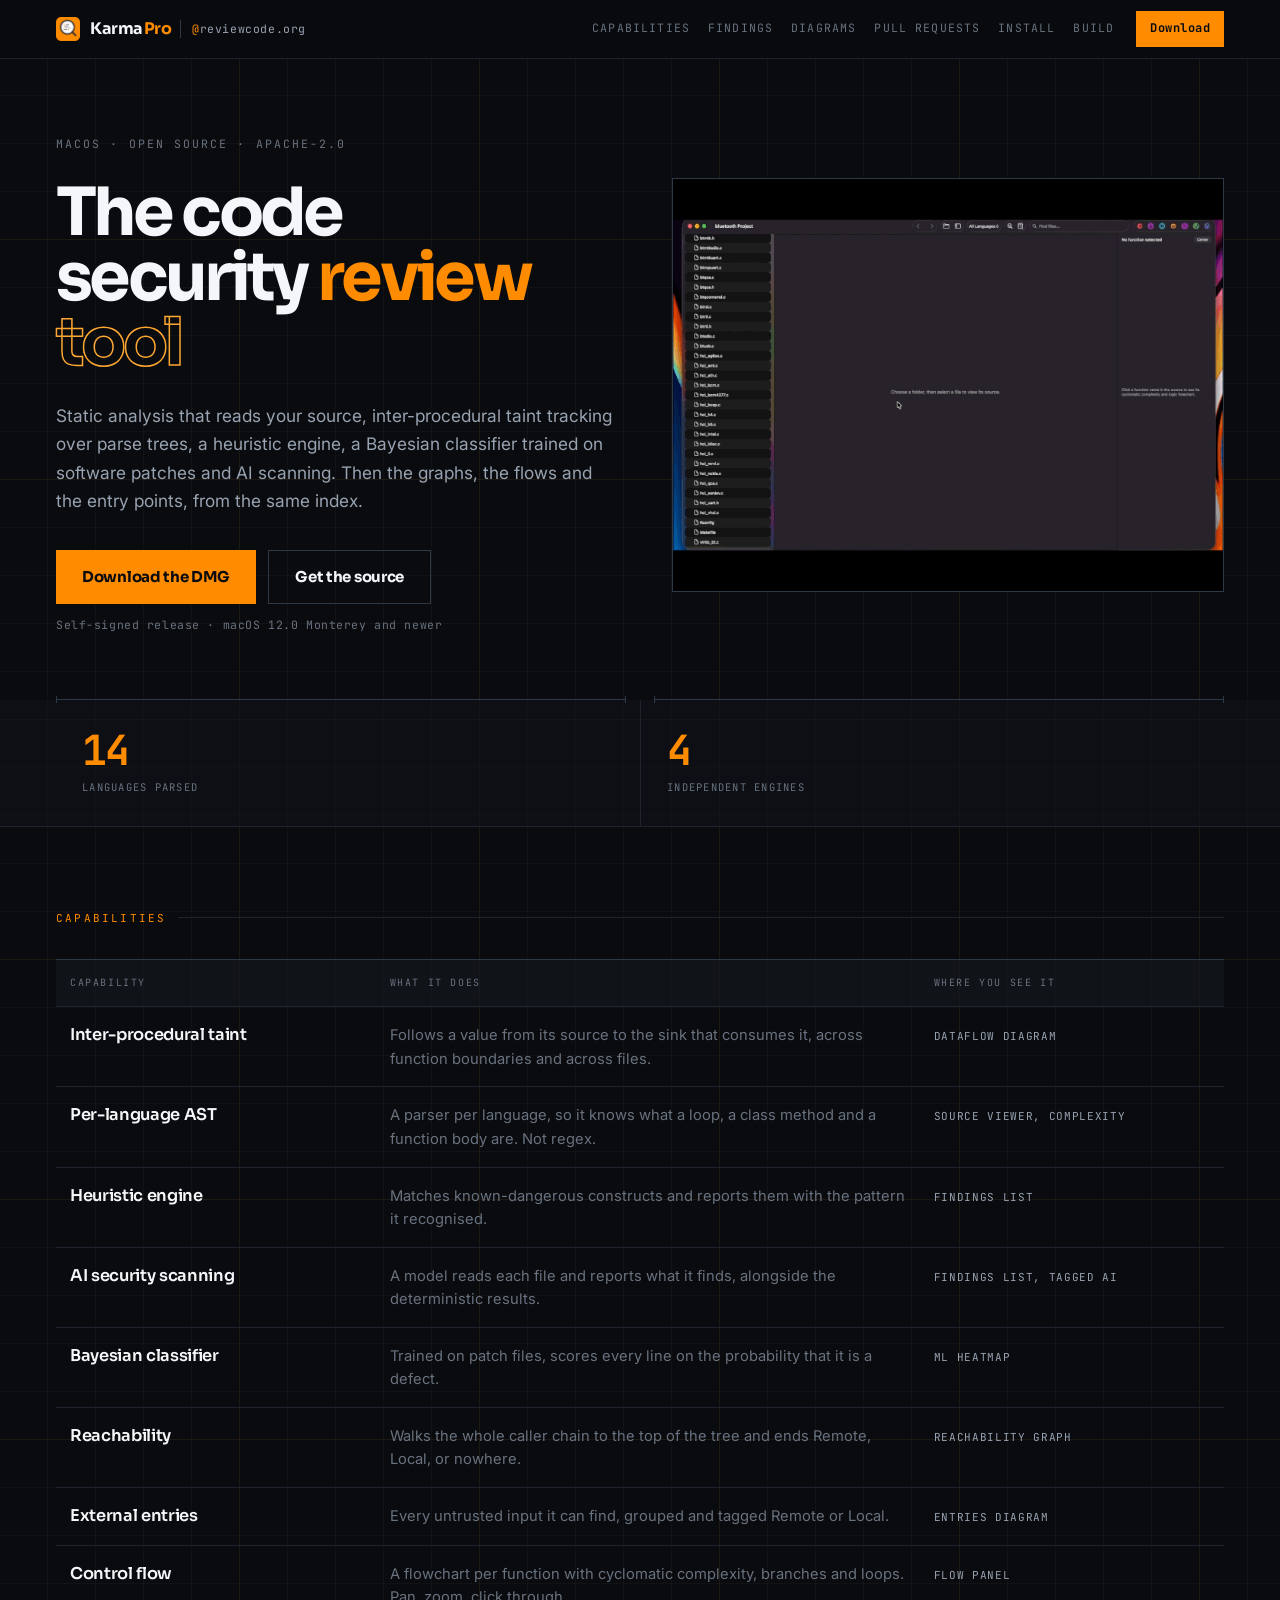
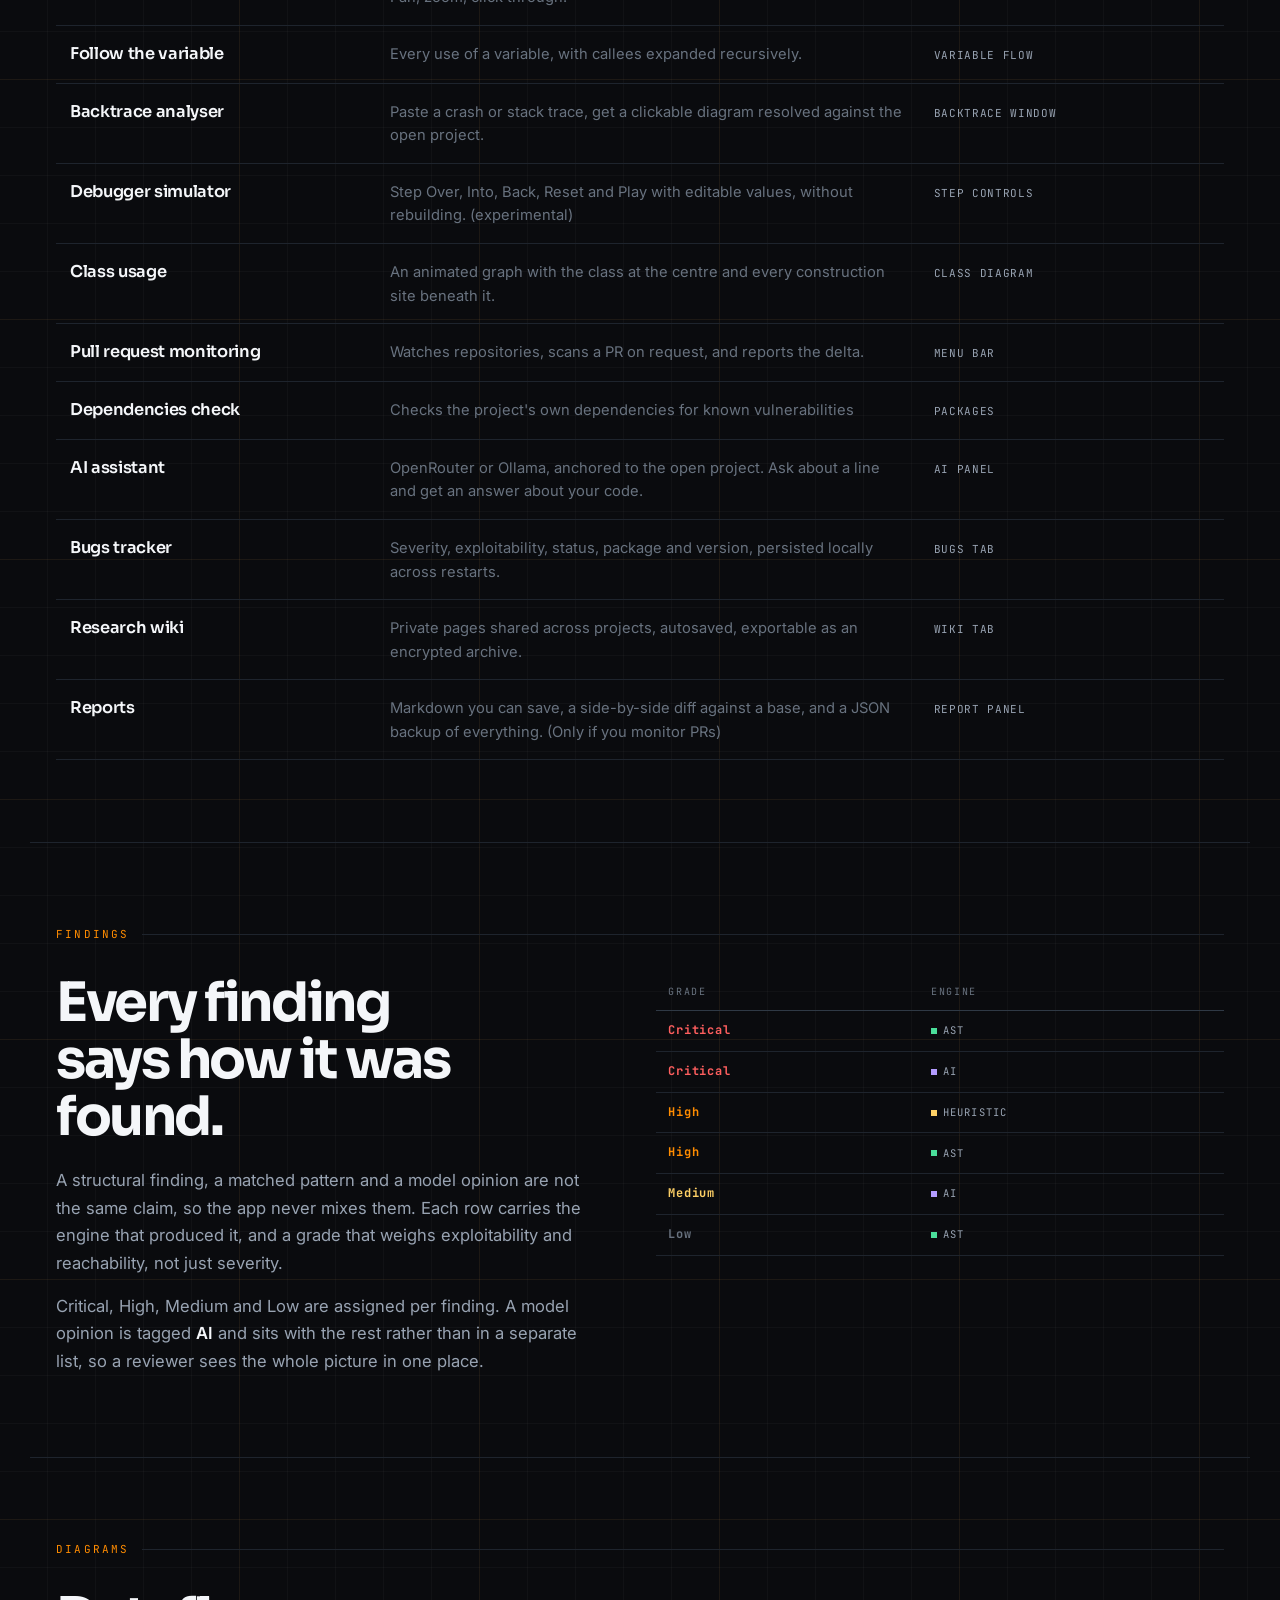
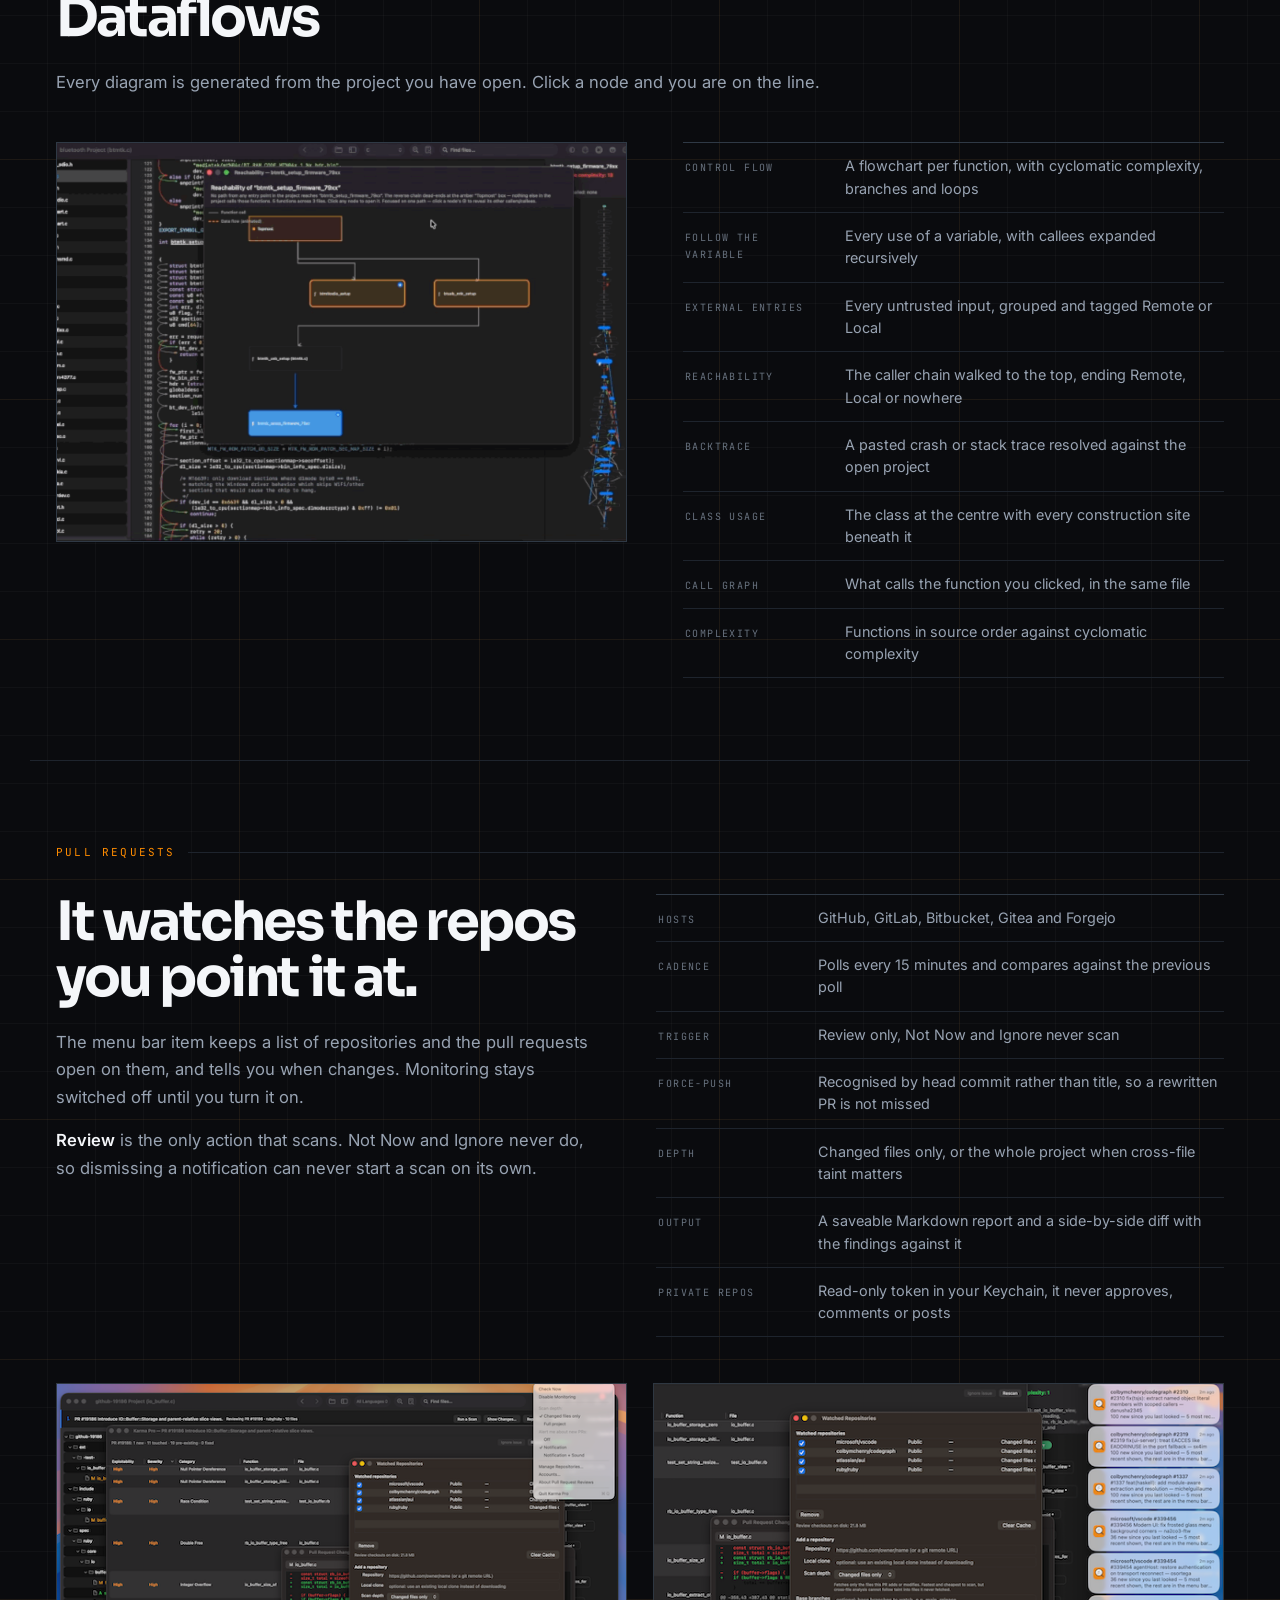
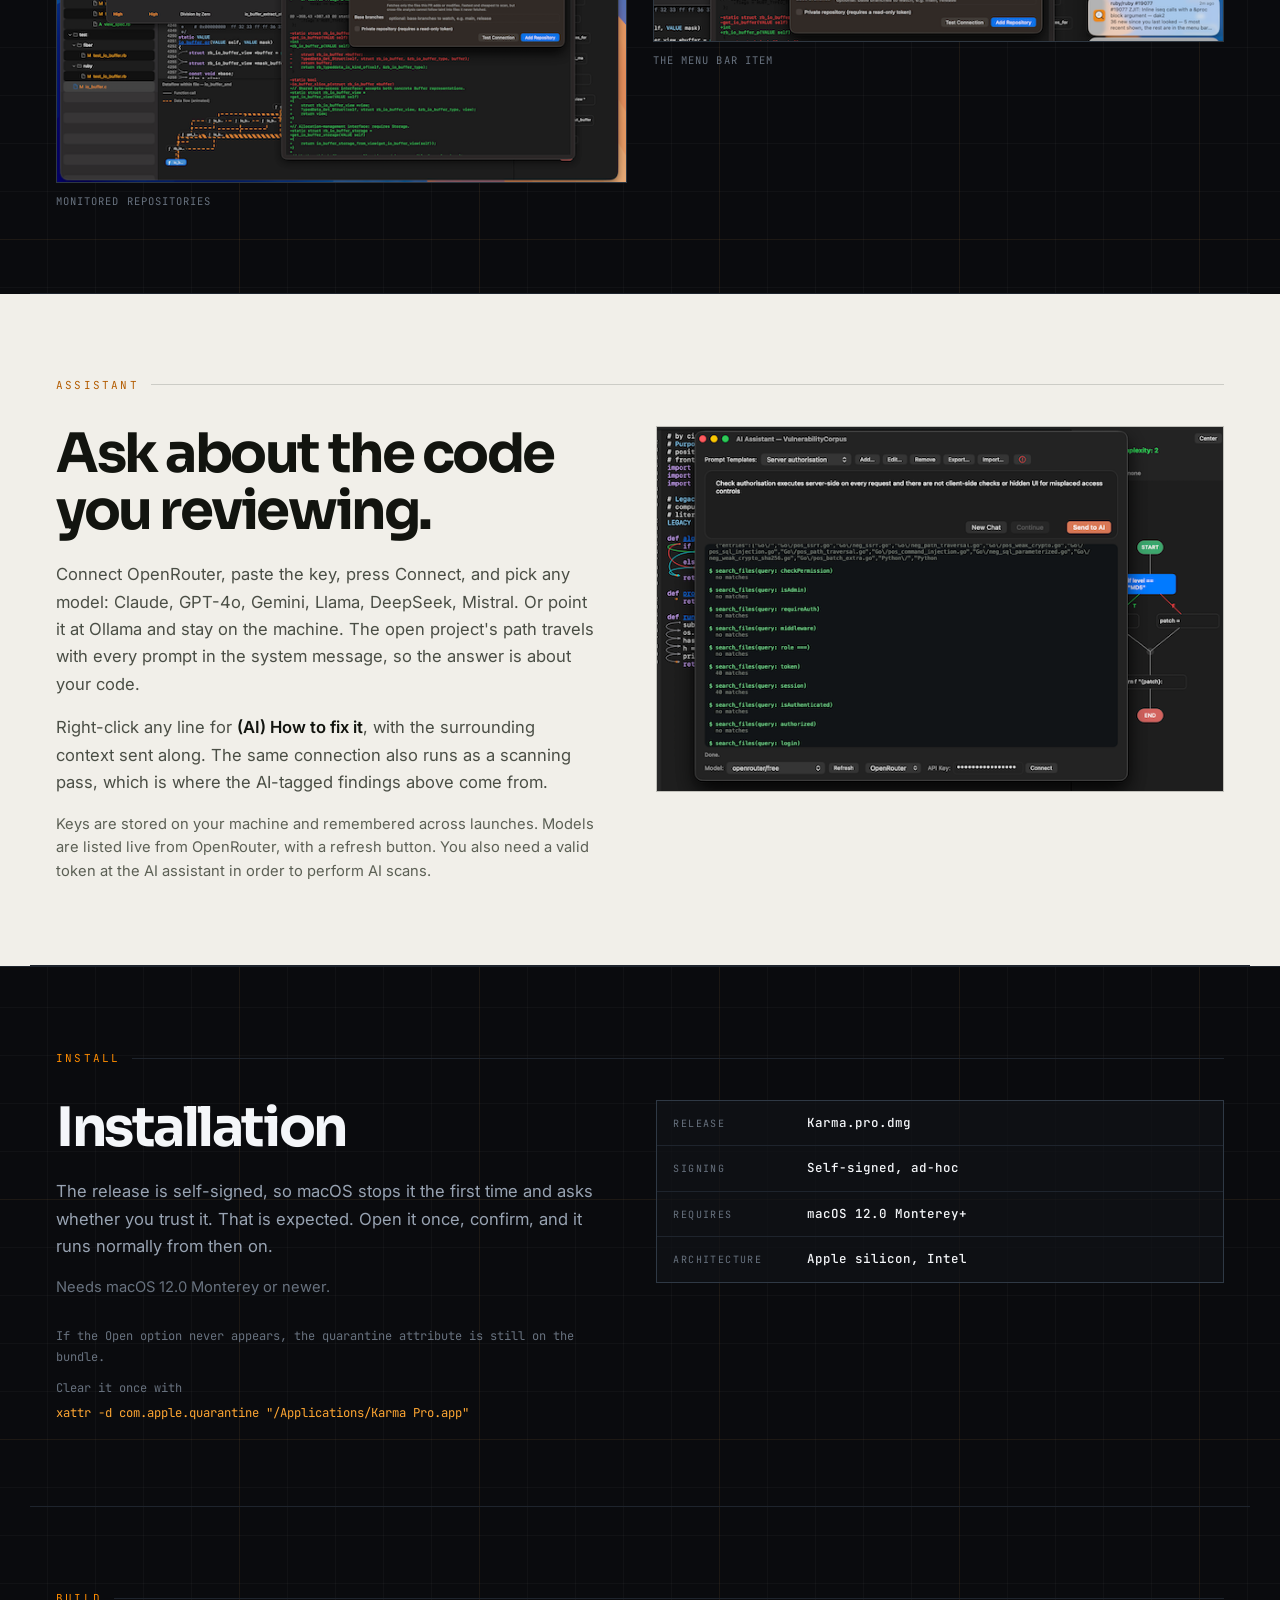
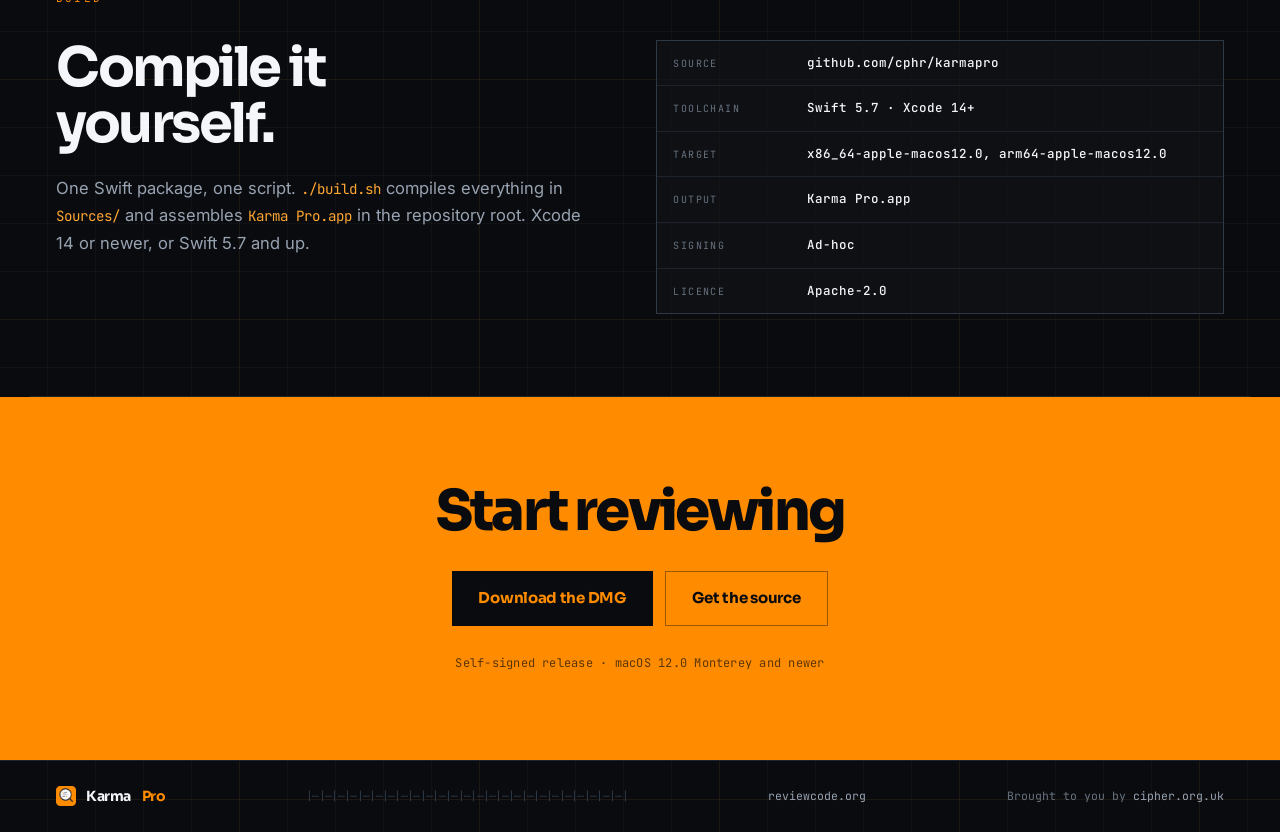
==== commit 60e873da: "update" ====
--- a/index.html
+++ b/index.html
@@ -108,7 +108,8 @@
       <div class="lg-r"><span class="lg-a">Debugger simulator</span><span class="lg-b">Step Over, Into, Back, Reset and Play with editable values, without rebuilding. (experimental)</span><span class="lg-c">Step controls</span></div>
       <div class="lg-r"><span class="lg-a">Class usage</span><span class="lg-b">An animated graph with the class at the centre and every construction site beneath it.</span><span class="lg-c">Class diagram</span></div>
       <div class="lg-r"><span class="lg-a">Pull request monitoring</span><span class="lg-b">Watches repositories, scans a PR on request, and reports the delta.</span><span class="lg-c">Menu bar</span></div>
-      <div class="lg-r"><span class="lg-a">AI assistant</span><span class="lg-b">OpenRouter or Ollama, anchored to the open project. Ask about a line and get an answer about your code.</span><span class="lg-c">Side panel</span></div>
+      <div class="lg-r"><span class="lg-a">Dependencies check</span><span class="lg-b">Checks the project's own dependencies for known vulnerabilities</span><span class="lg-c">Packages</span></div>
+      <div class="lg-r"><span class="lg-a">AI assistant</span><span class="lg-b">OpenRouter or Ollama, anchored to the open project. Ask about a line and get an answer about your code.</span><span class="lg-c">AI panel</span></div>	  
       <div class="lg-r"><span class="lg-a">Bugs tracker</span><span class="lg-b">Severity, exploitability, status, package and version, persisted locally across restarts.</span><span class="lg-c">Bugs tab</span></div>
       <div class="lg-r"><span class="lg-a">Research wiki</span><span class="lg-b">Private pages shared across projects, autosaved, exportable as an encrypted archive.</span><span class="lg-c">Wiki tab</span></div>
       <div class="lg-r"><span class="lg-a">Reports</span><span class="lg-b">Markdown you can save, a side-by-side diff against a base, and a JSON backup of everything. (Only if you monitor PRs)</span><span class="lg-c">Report panel</span></div>
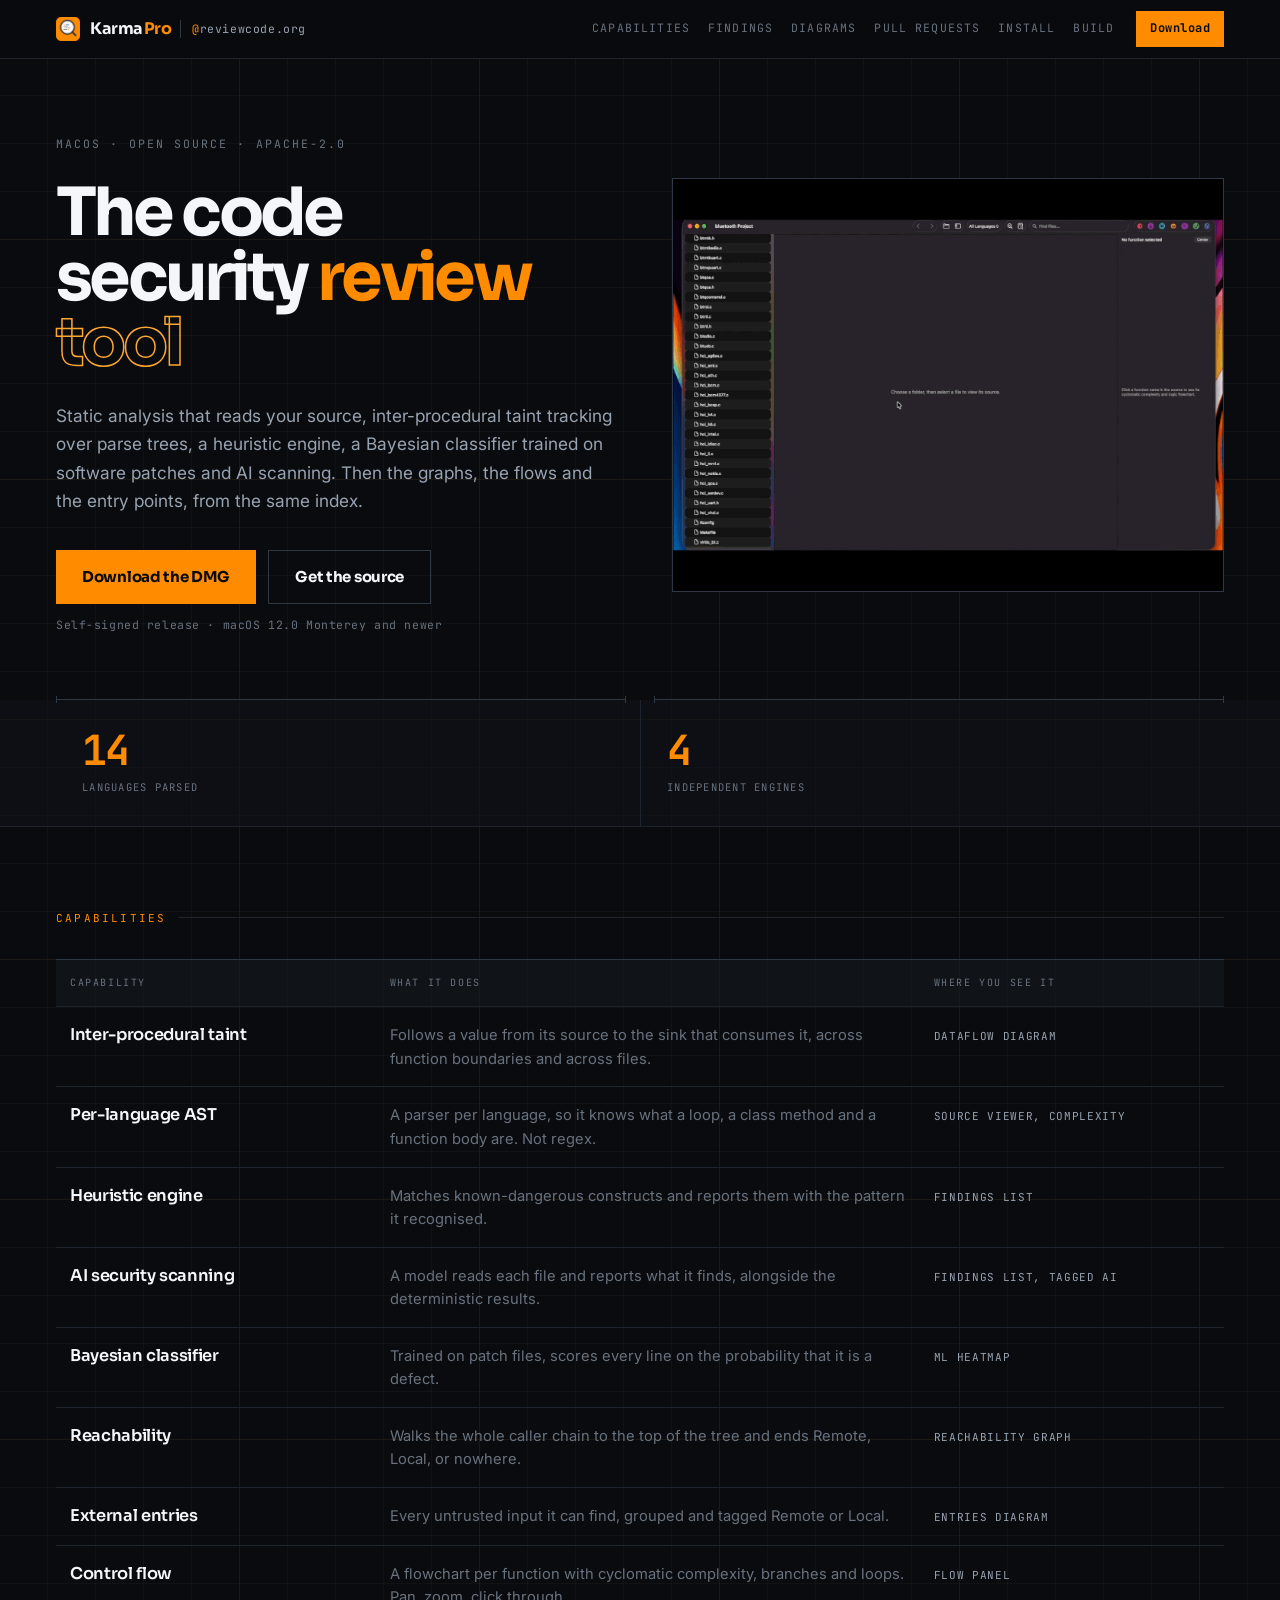
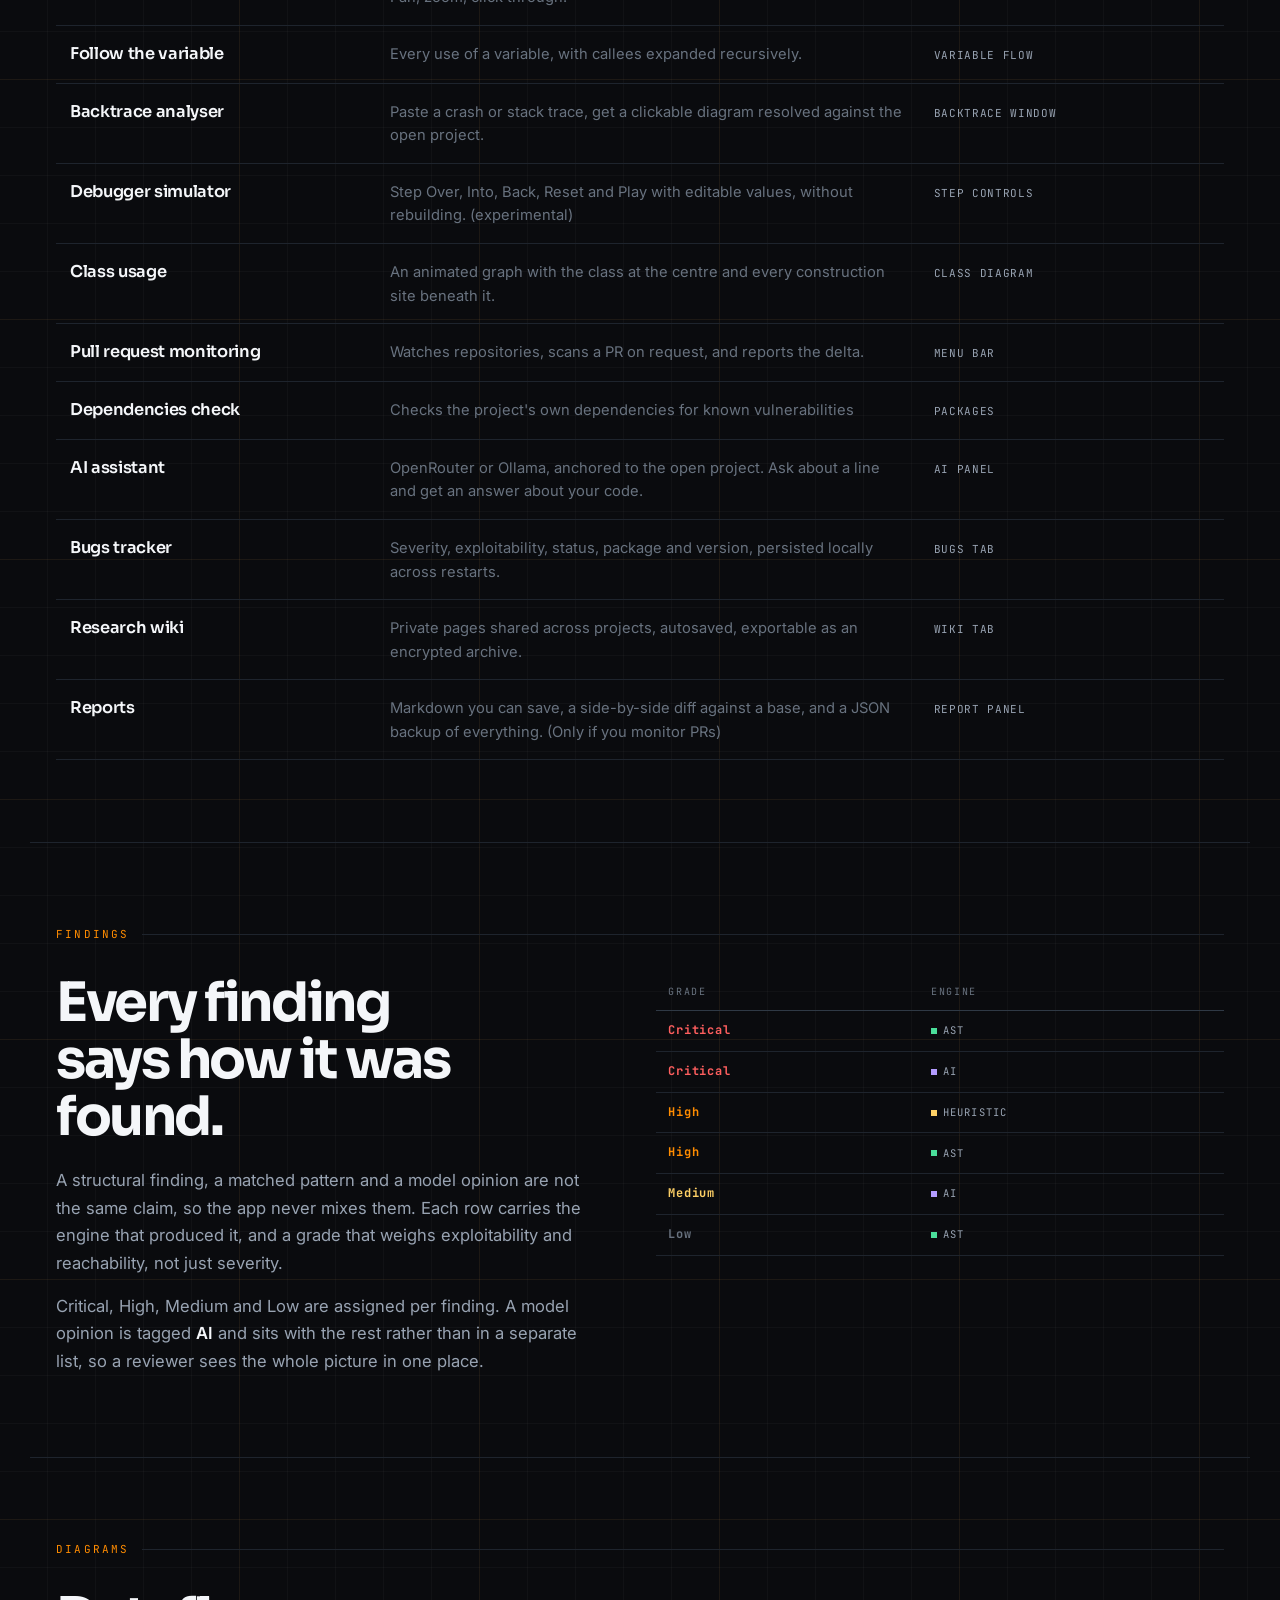
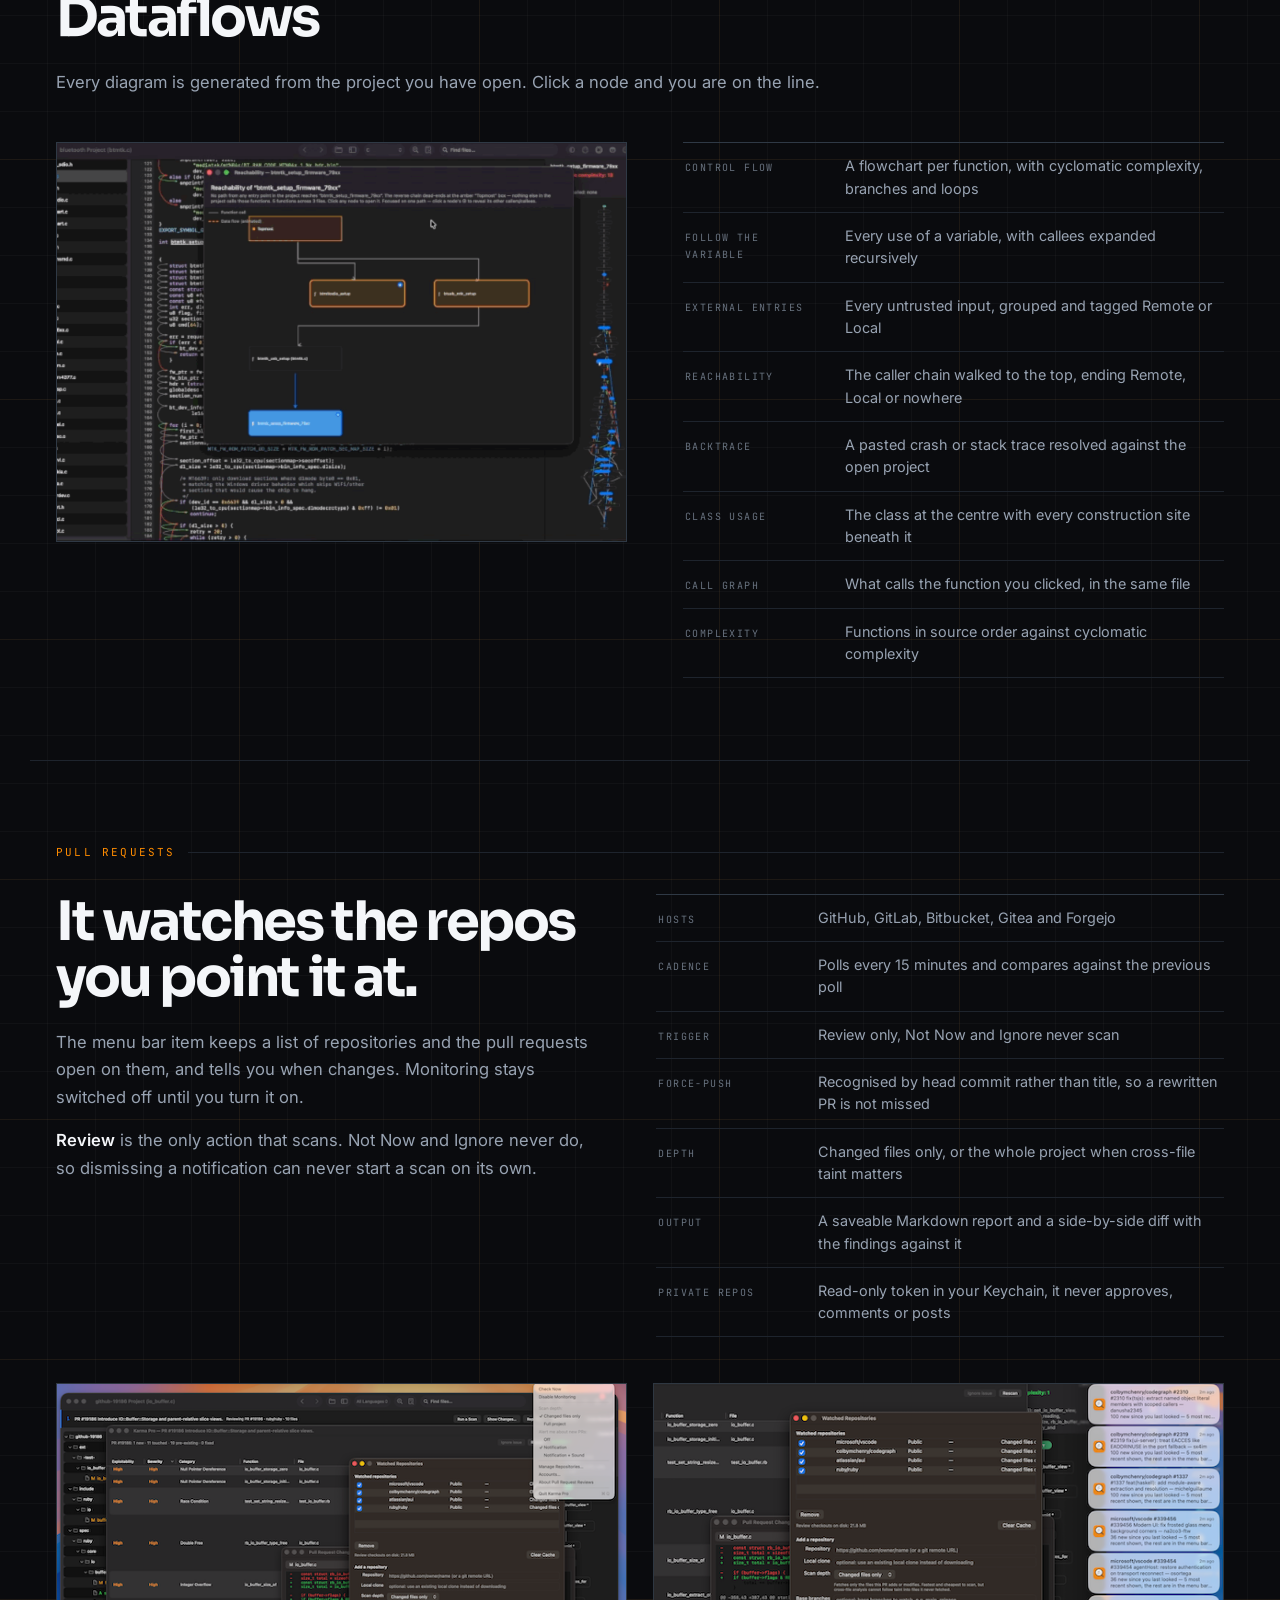
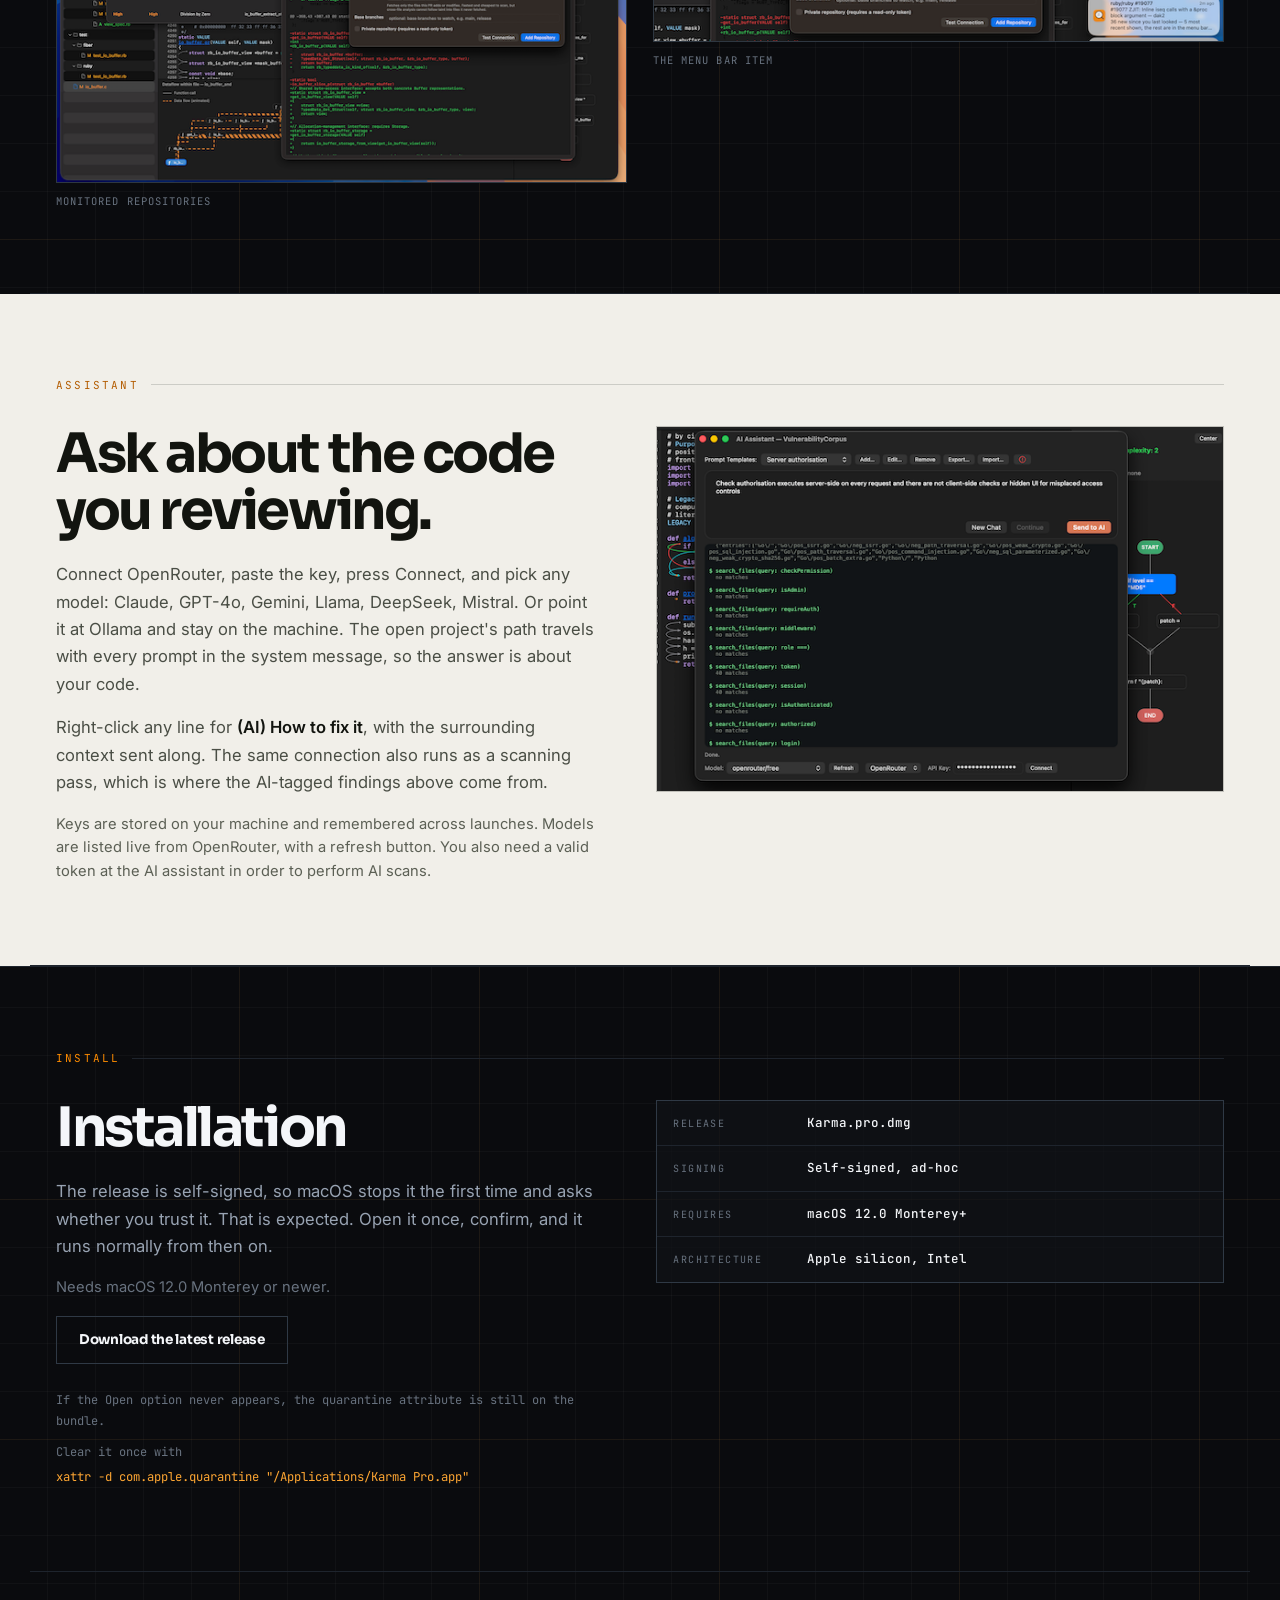
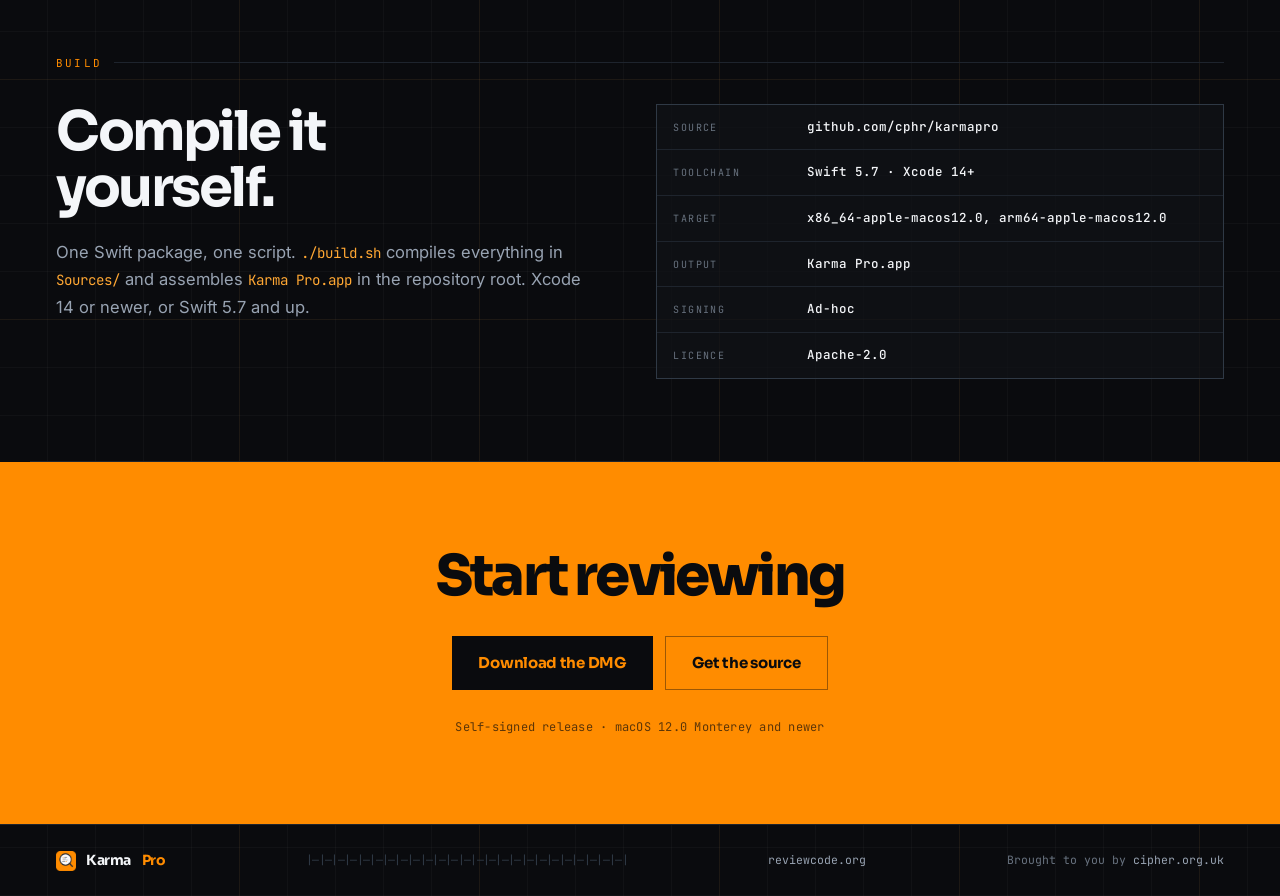
==== commit 4cd84cff: "update" ====
--- a/index.html
+++ b/index.html
@@ -269,6 +269,9 @@
         </div>
 
         <p class="tight">Needs macOS 12.0 Monterey or newer.</p>
+        <p class="steps-cta">
+          <a class="btn alt" href="https://github.com/cphr/karmapro/releases/latest/download/Karma.pro.dmg" rel="noopener">Download the latest release</a>
+        </p>
       </div>
       <div class="split-side">
         <div class="titleblock">
--- a/assets/site.css
+++ b/assets/site.css
@@ -266,6 +266,8 @@
 .steps-note + .steps-note{margin-top:10px}
 .steps-note + .steps-note code{font-size:12.24px;display:block;margin-top:4px}
 .steps-note code{color:var(--accent-2);word-break:break-all}
+.steps-cta{margin-top:20px}
+.steps-cta .btn.alt{padding:12px 22px;font-size:13.5px}
 
 /* ── build title block ────────────────────── */
 .titleblock{border:1px solid var(--line-2);background:rgba(16,19,24,.7)}
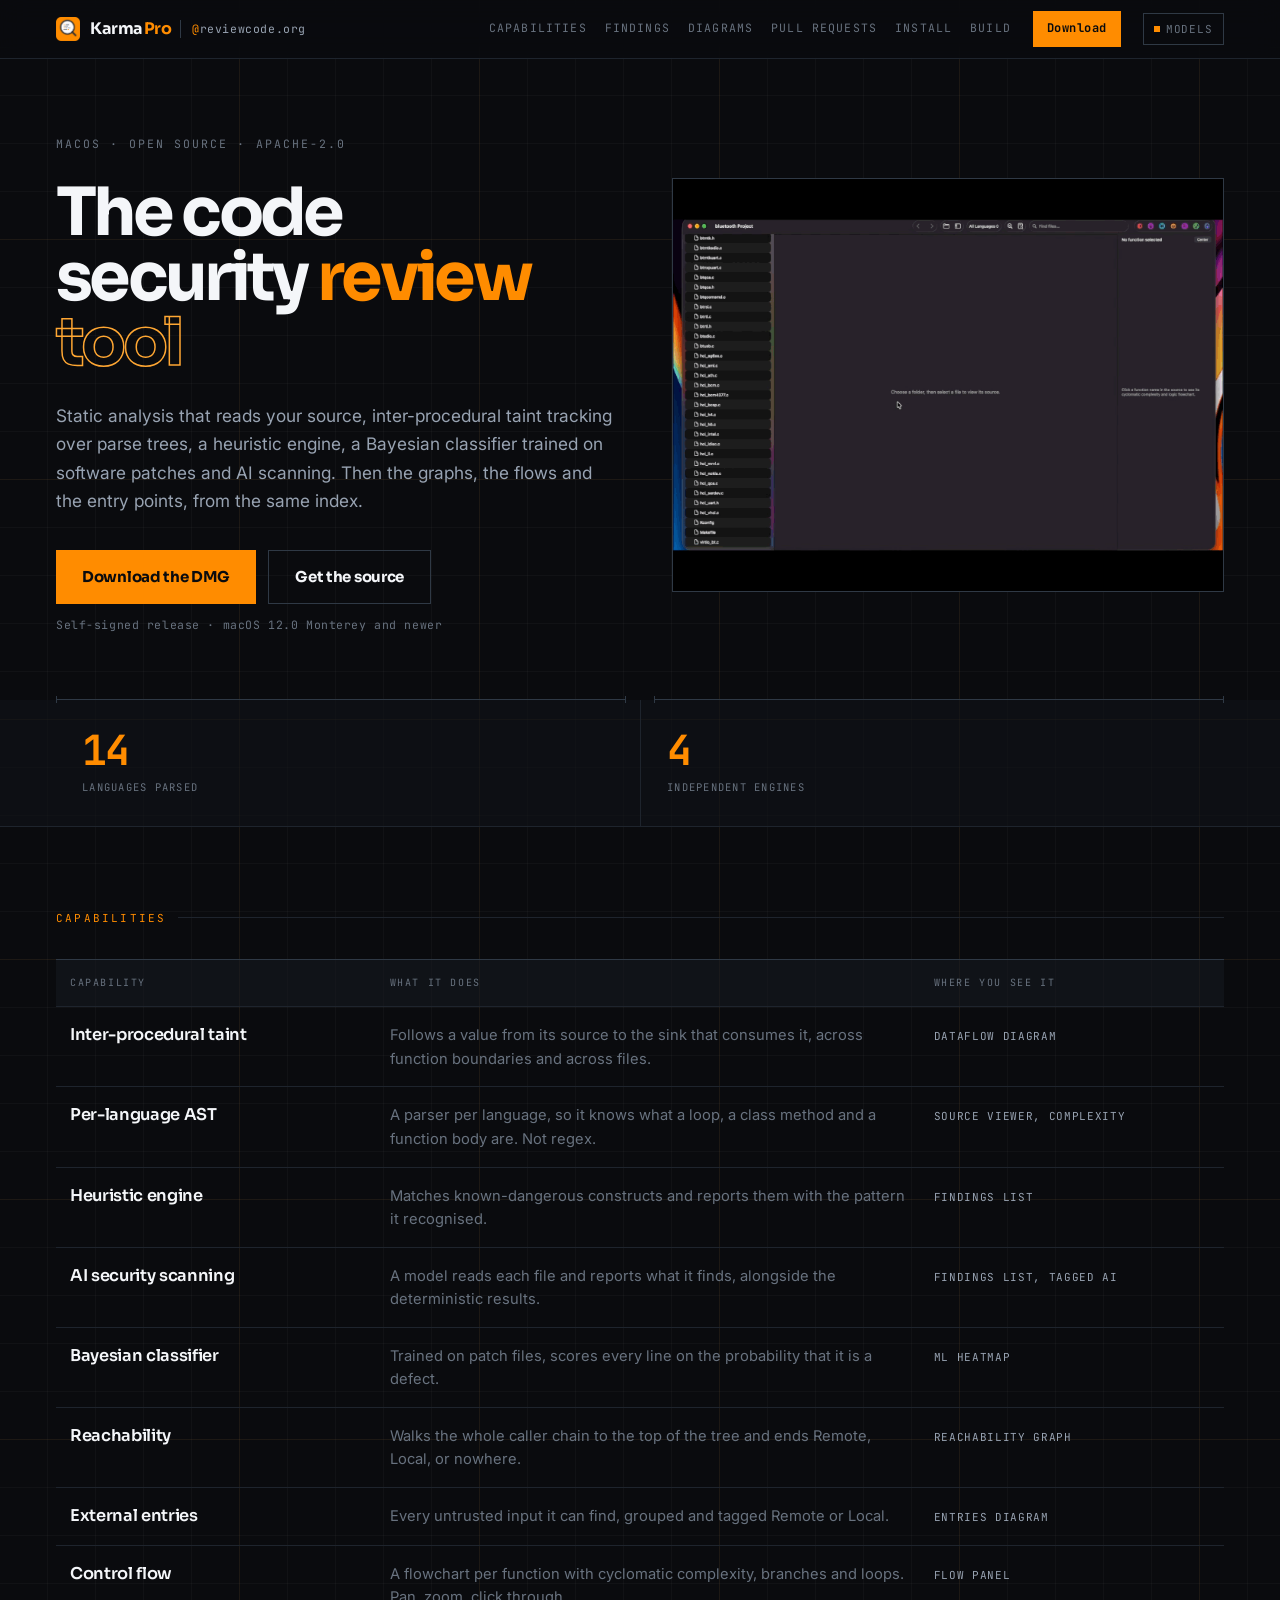
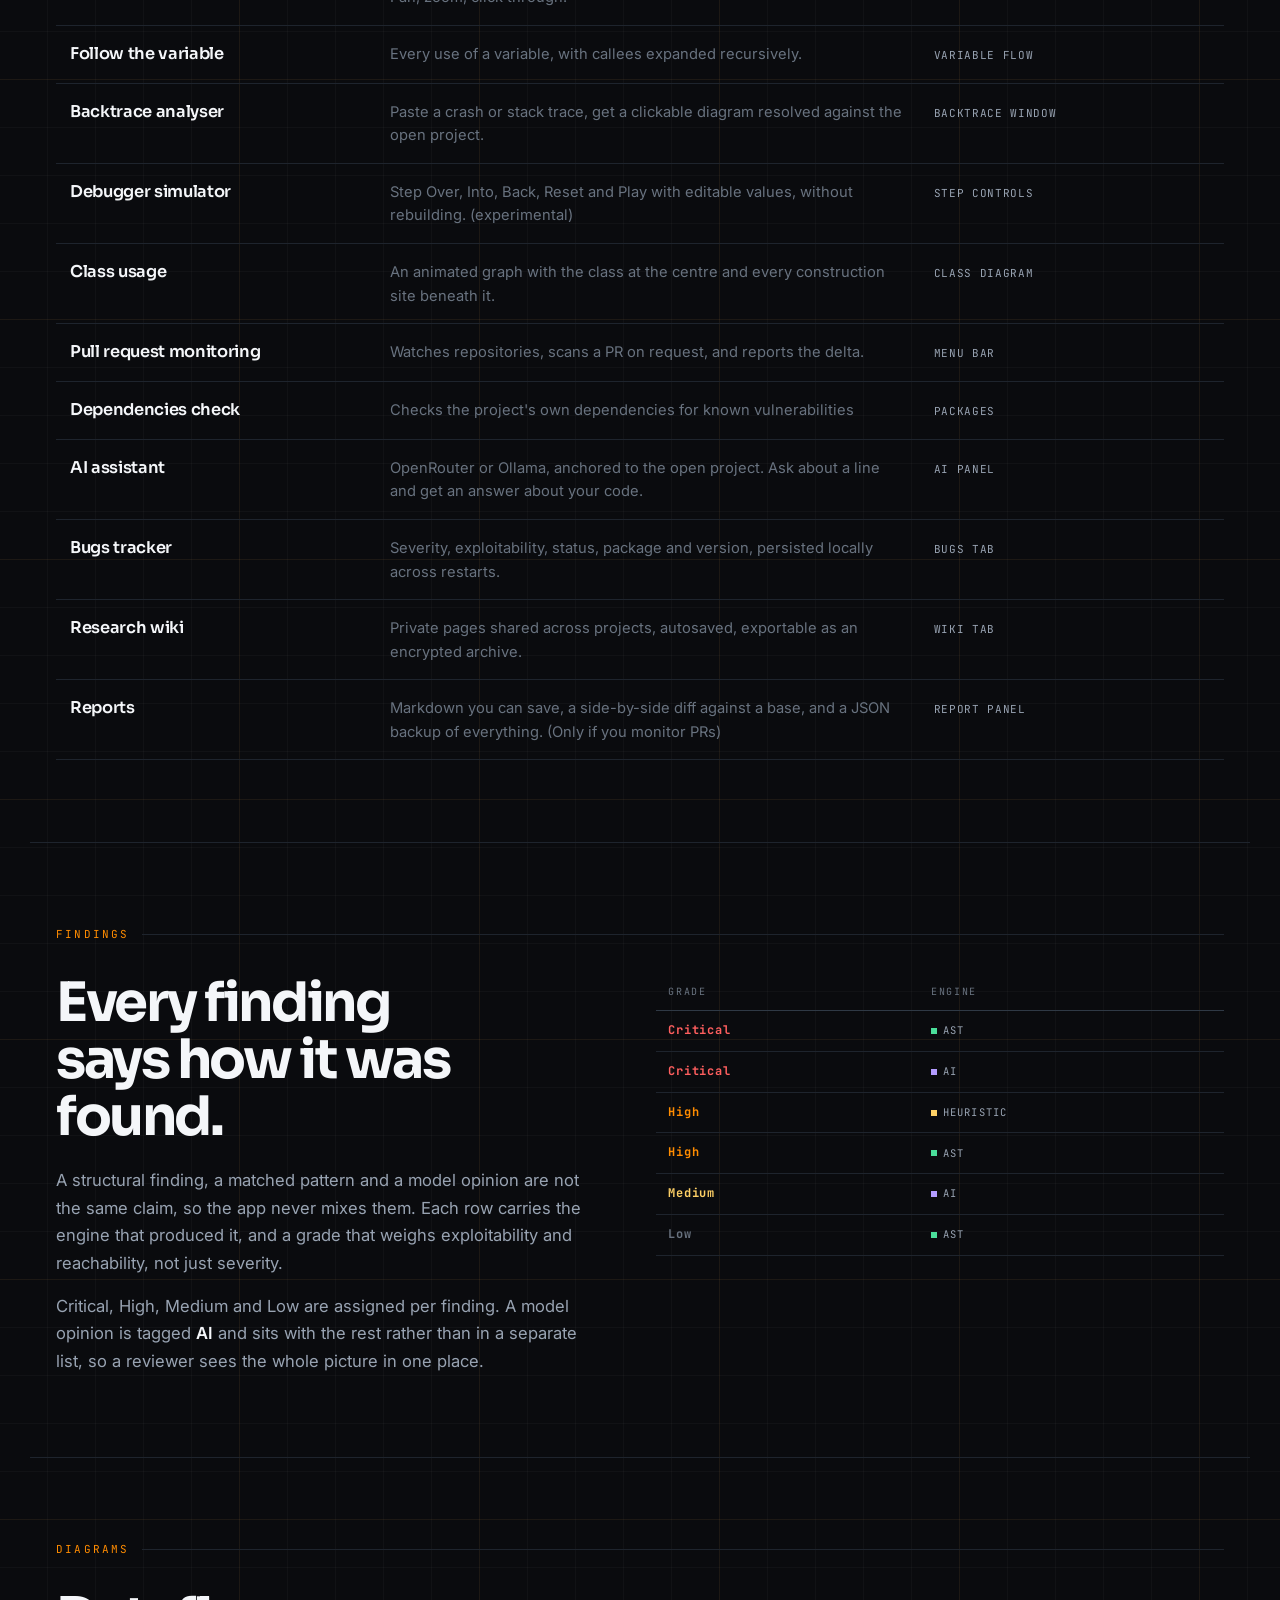
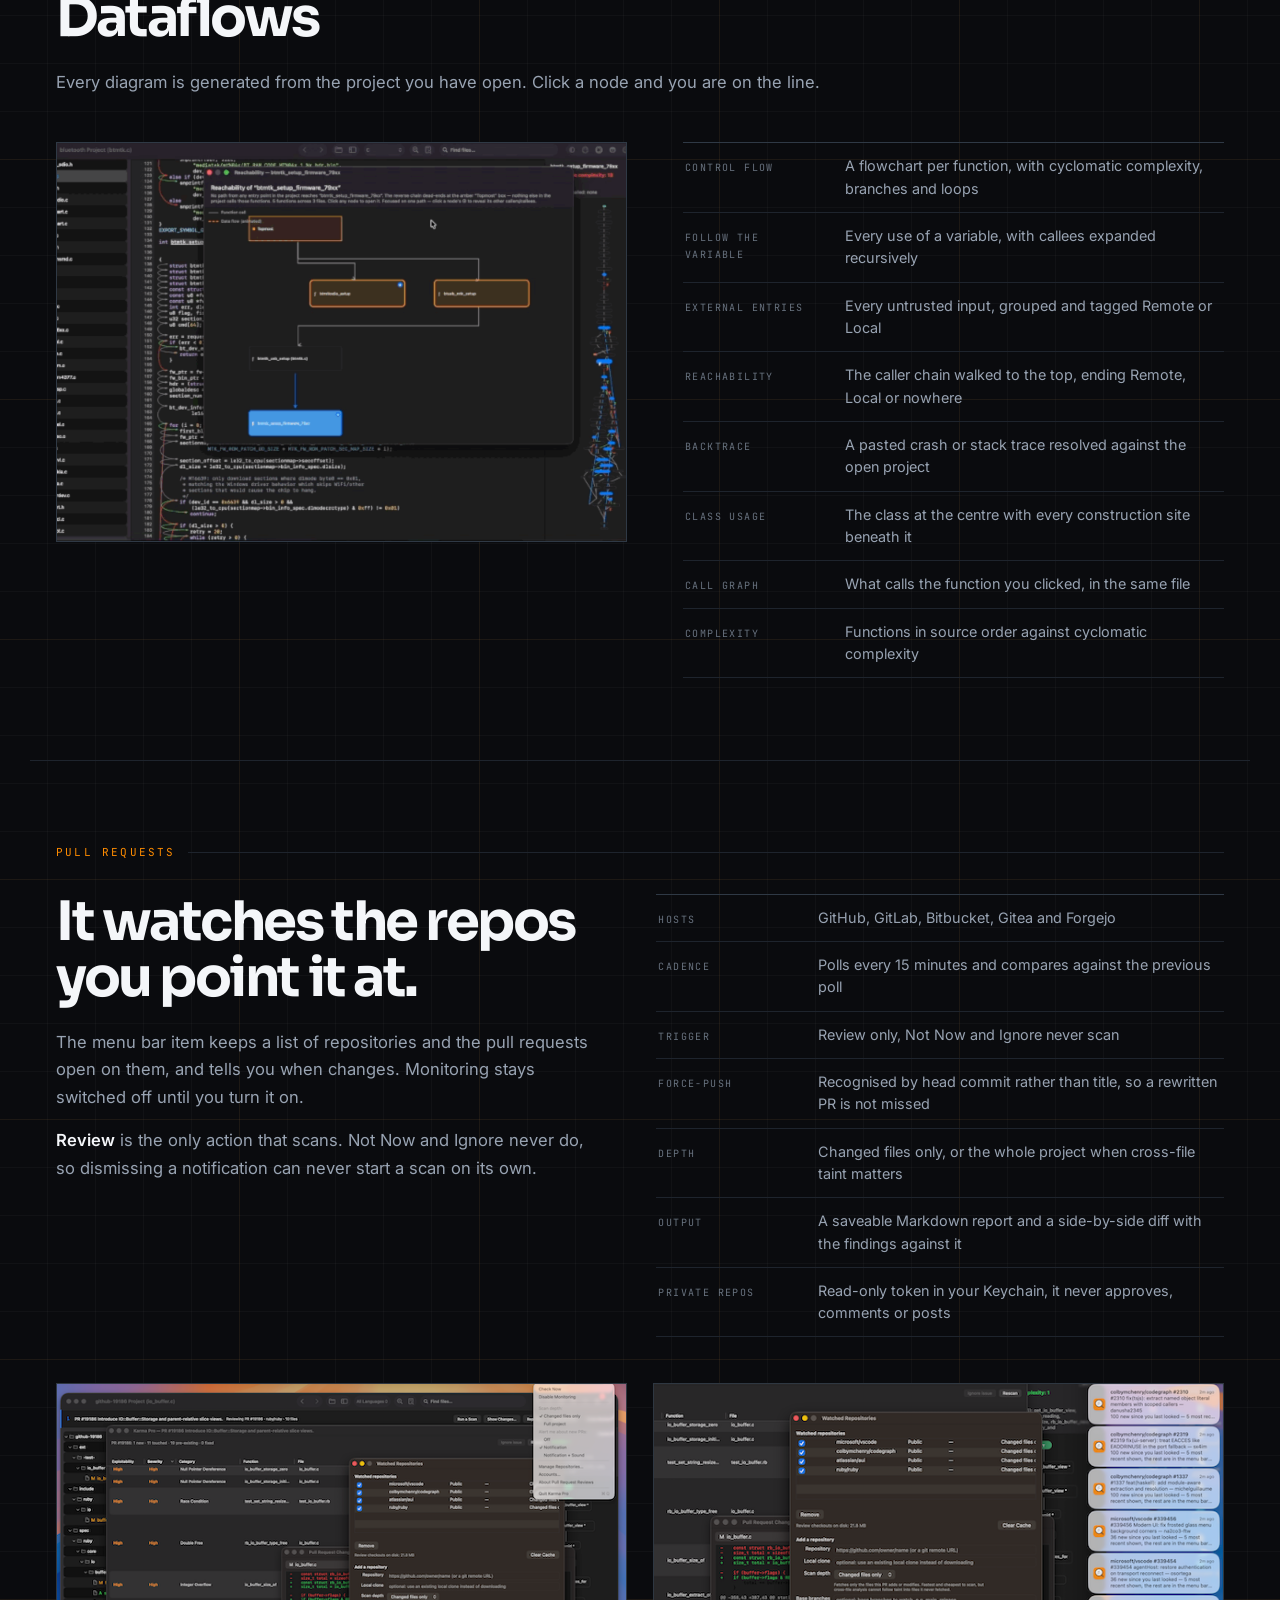
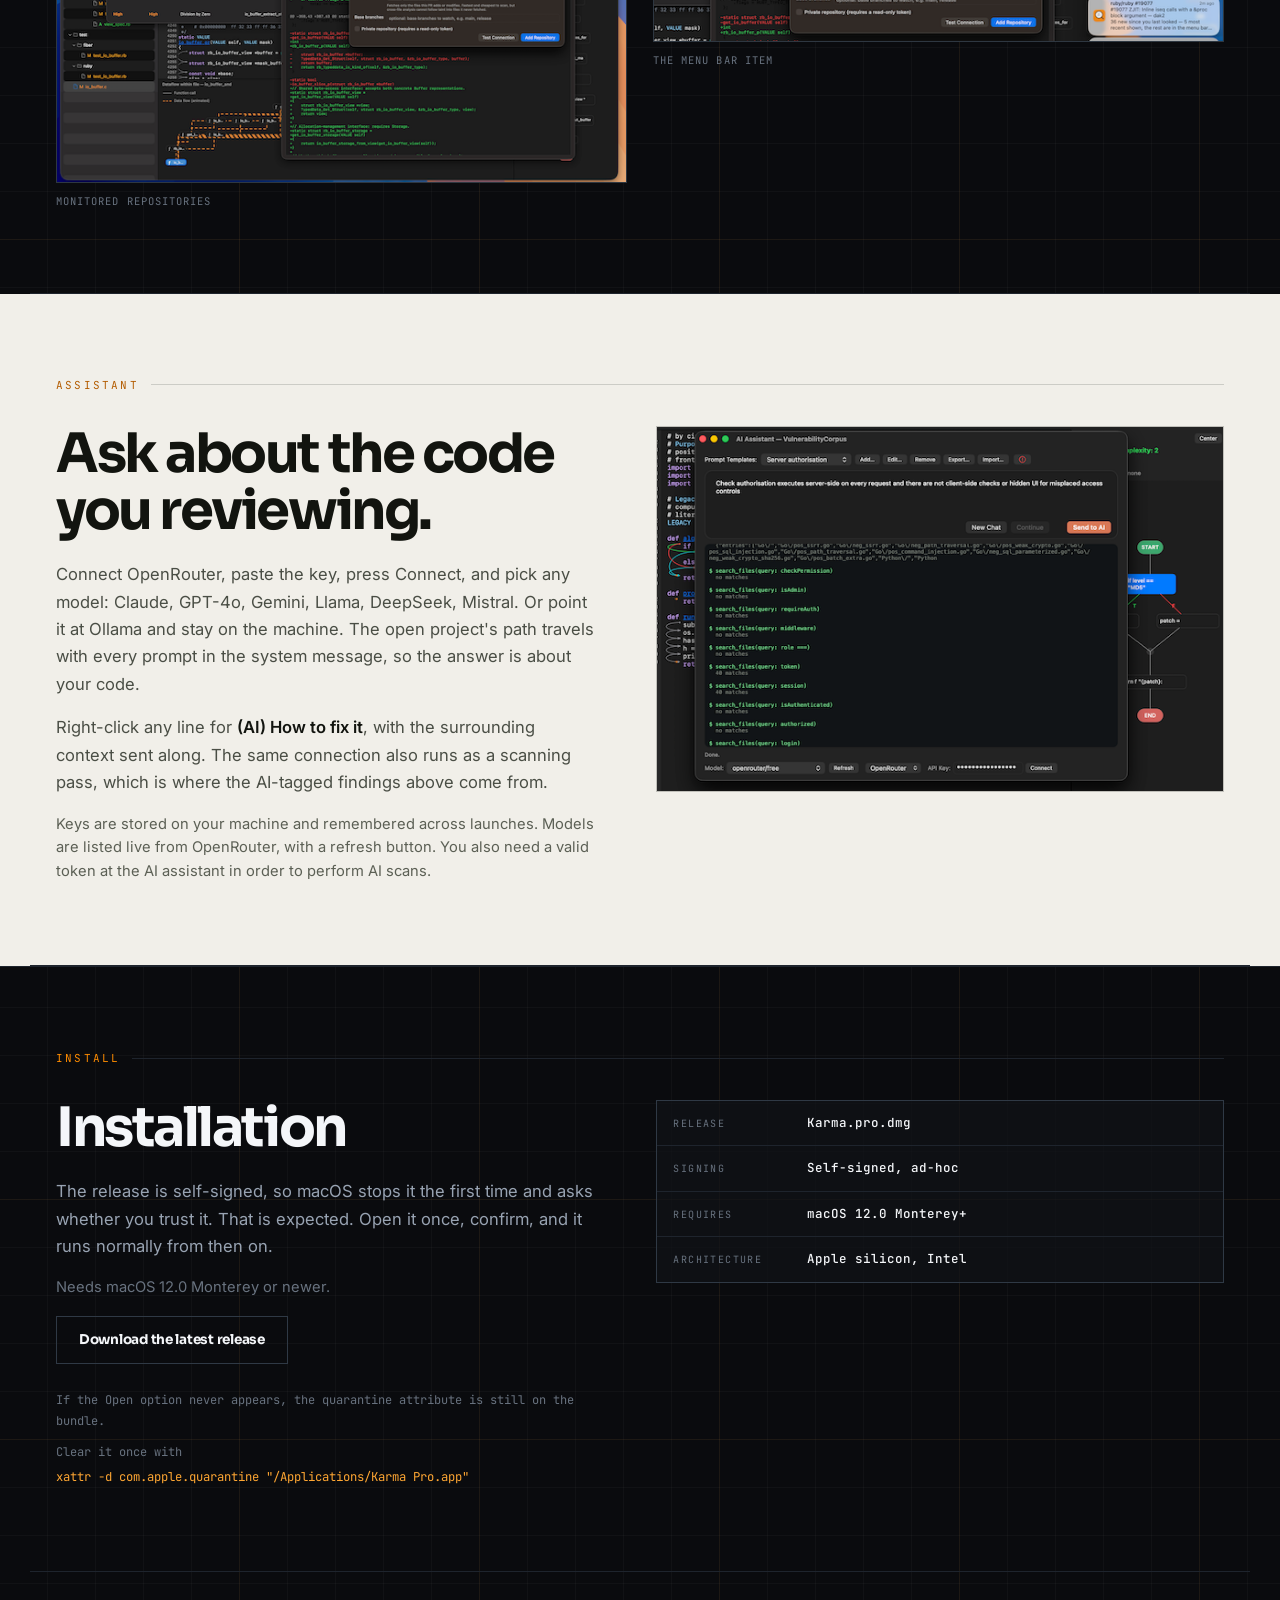
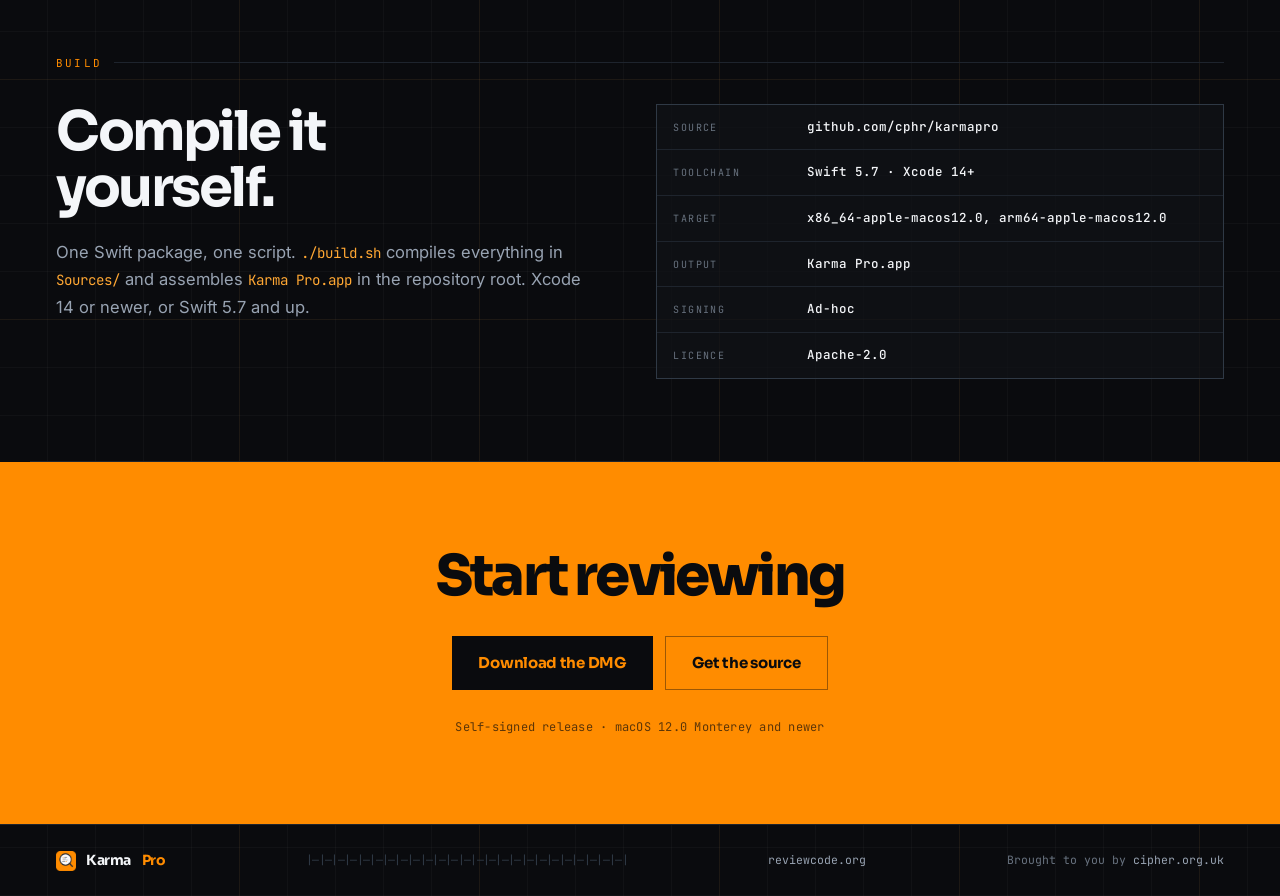
==== commit 78ddb818: "update" ====
--- a/index.html
+++ b/index.html
@@ -36,15 +36,16 @@
       <b>Karma<em>Pro</em></b>
     </a>
     <span class="handle"><span class="at">@</span>reviewcode.org</span>
-    <nav class="top-nav">
-      <a href="#sheet">Capabilities</a>
-      <a href="#findings">Findings</a>
-      <a href="#graphs">Diagrams</a>
-      <a href="#prs">Pull requests</a>
-      <a href="#download">Install</a>
-      <a href="#build">Build</a>
-    </nav>
-    <a class="top-cta" href="https://github.com/cphr/karmapro/releases/latest/download/Karma.pro.dmg" rel="noopener">Download</a>
+     <nav class="top-nav">
+       <a href="#sheet">Capabilities</a>
+       <a href="#findings">Findings</a>
+       <a href="#graphs">Diagrams</a>
+       <a href="#prs">Pull requests</a>
+       <a href="#download">Install</a>
+       <a href="#build">Build</a>
+     </nav>
+     <a class="top-cta" href="https://github.com/cphr/karmapro/releases/latest/download/Karma.pro.dmg" rel="noopener">Download</a>
+     <a class="badge" href="/models/" title="Bayesian classifier models">Models</a>
   </div>
 </header>
 
@@ -66,9 +67,9 @@
           graphs, the flows and the entry points, from the same index.
         </p>
         <div class="hero-cta">
-          <a class="btn" href="https://github.com/cphr/karmapro/releases/latest/download/Karma.pro.dmg" rel="noopener">Download the DMG</a>
-          <a class="btn alt" href="https://github.com/cphr/karmapro" rel="noopener">Get the source</a>
-          <span class="hero-fine">Self-signed release &middot; macOS 12.0 Monterey and newer</span>
+           <a class="btn" href="https://github.com/cphr/karmapro/releases/latest/download/Karma.pro.dmg" rel="noopener">Download the DMG</a>
+           <a class="btn alt" href="https://github.com/cphr/karmapro" rel="noopener">Get the source</a>
+           <span class="hero-fine">Self-signed release &middot; macOS 12.0 Monterey and newer</span>
         </div>
       </div>
       <figure class="hero-shot">
--- a/assets/site.css
+++ b/assets/site.css
@@ -72,6 +72,13 @@
   color:var(--ink);padding:8px 14px;font-weight:700;
 }
 .top-cta:hover{background:var(--paper);color:var(--ink)}
+.badge{
+  font-family:var(--mono);font-size:11px;letter-spacing:.08em;text-transform:uppercase;
+  background:transparent;border:1px solid var(--line-2);color:var(--faint);
+  padding:6px 10px;display:inline-flex;align-items:center;gap:6px;
+}
+.badge::before{content:"";width:6px;height:6px;background:var(--accent);display:inline-block}
+.badge:hover{color:var(--accent);border-color:var(--accent)}
 
 /* ── hero ─────────────────────────────────── */
 .hero{padding:76px 26px 0}
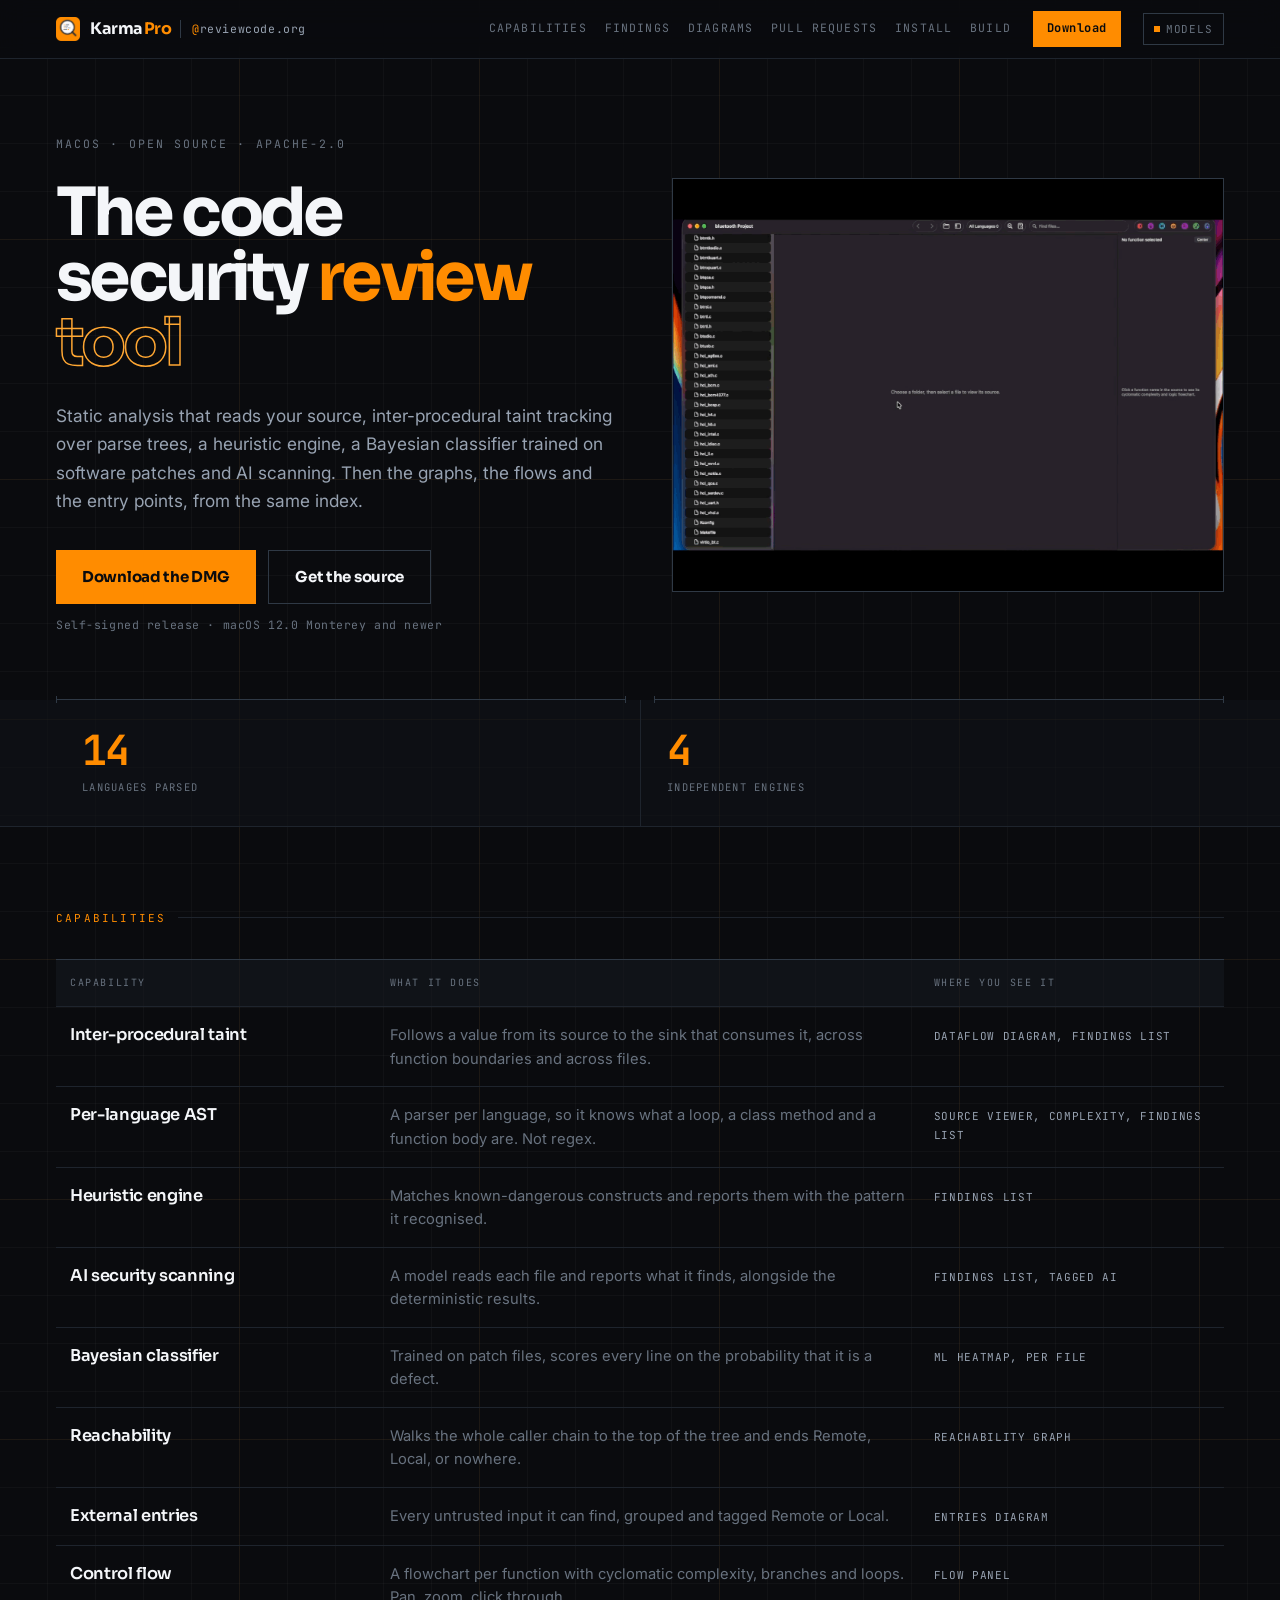
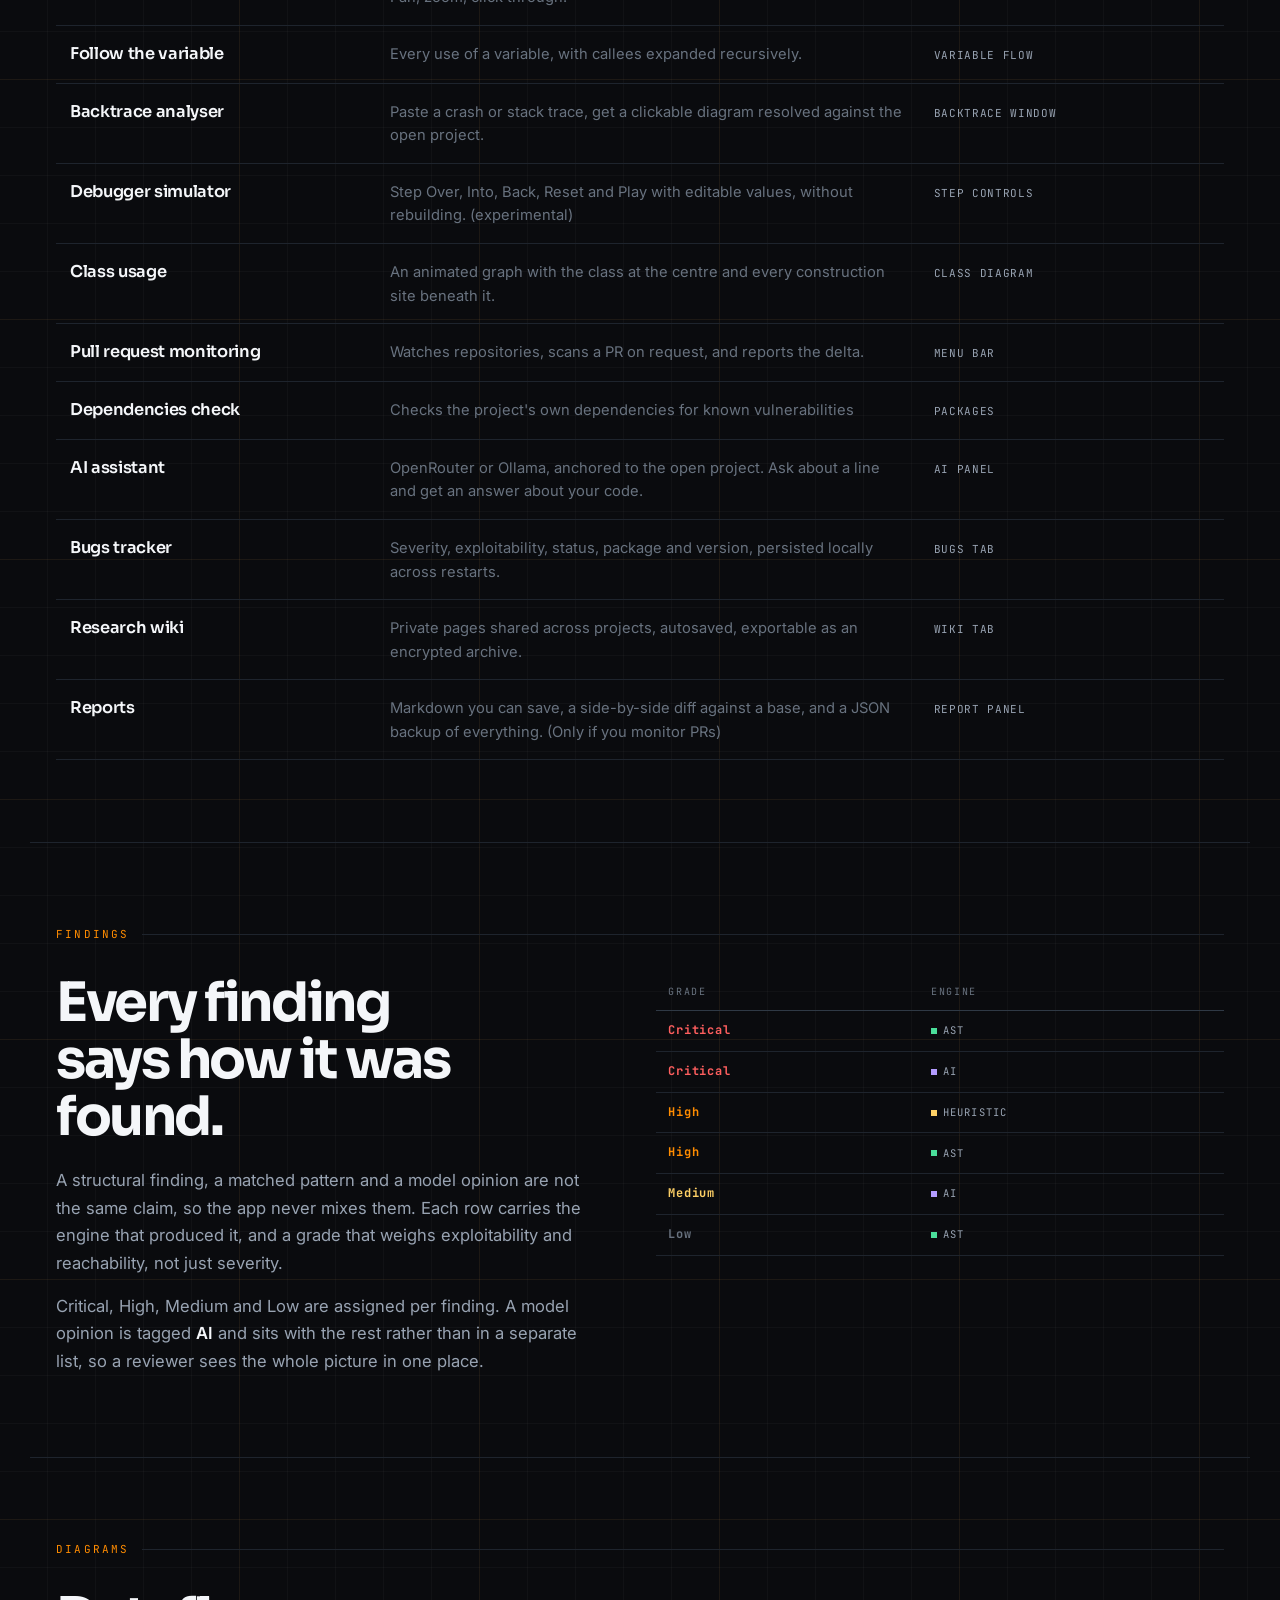
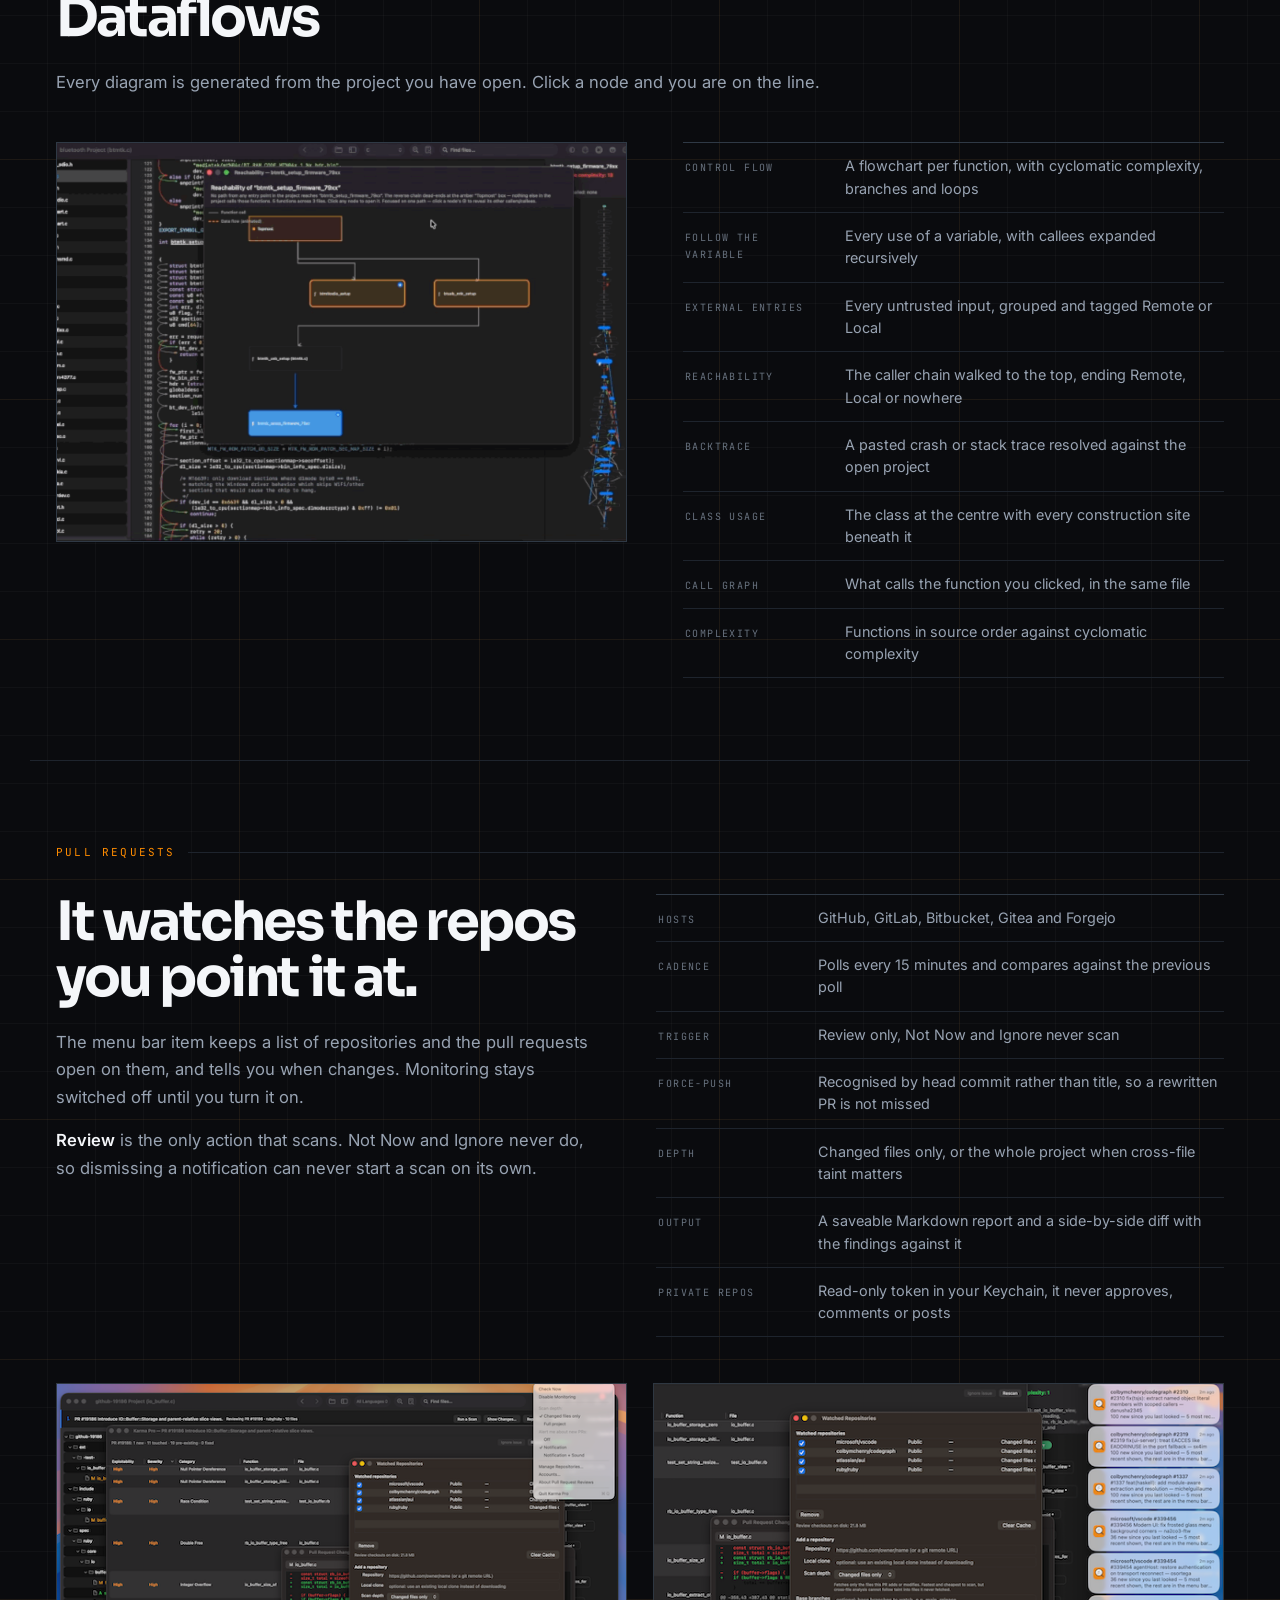
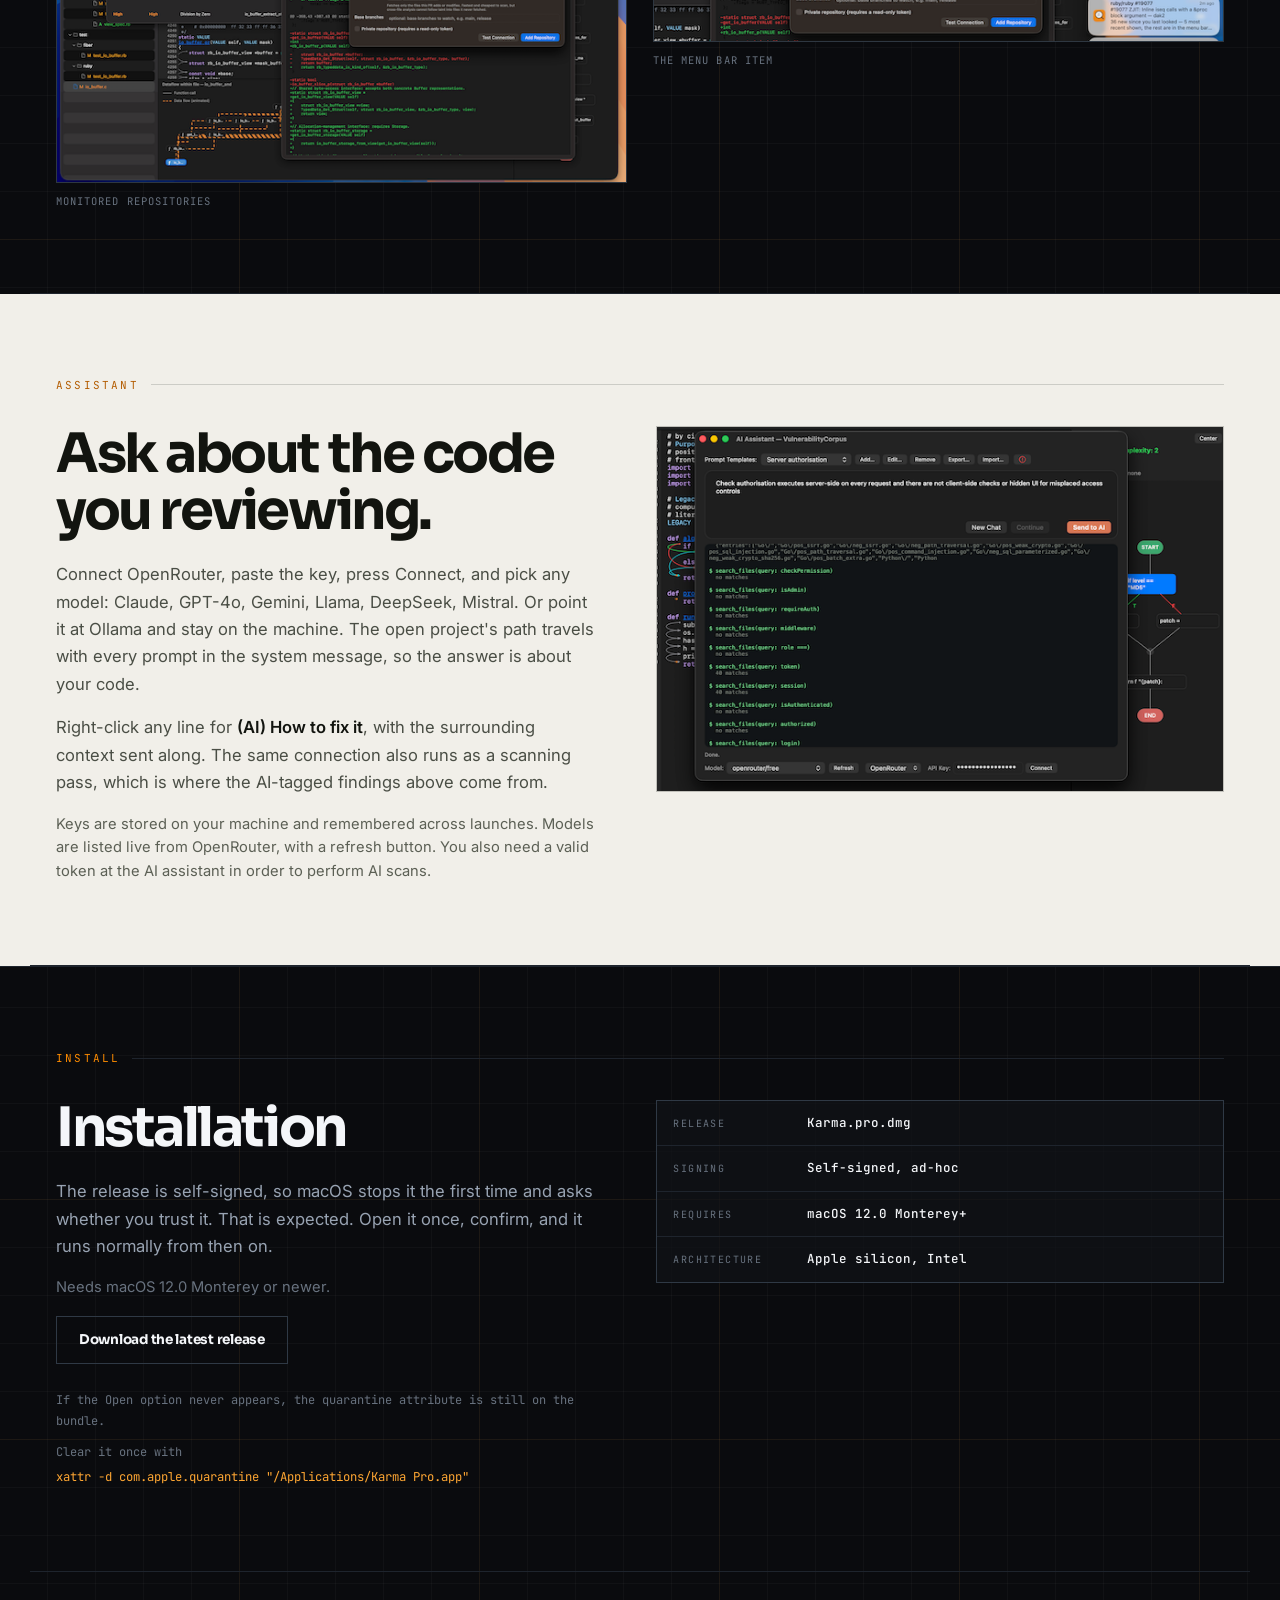
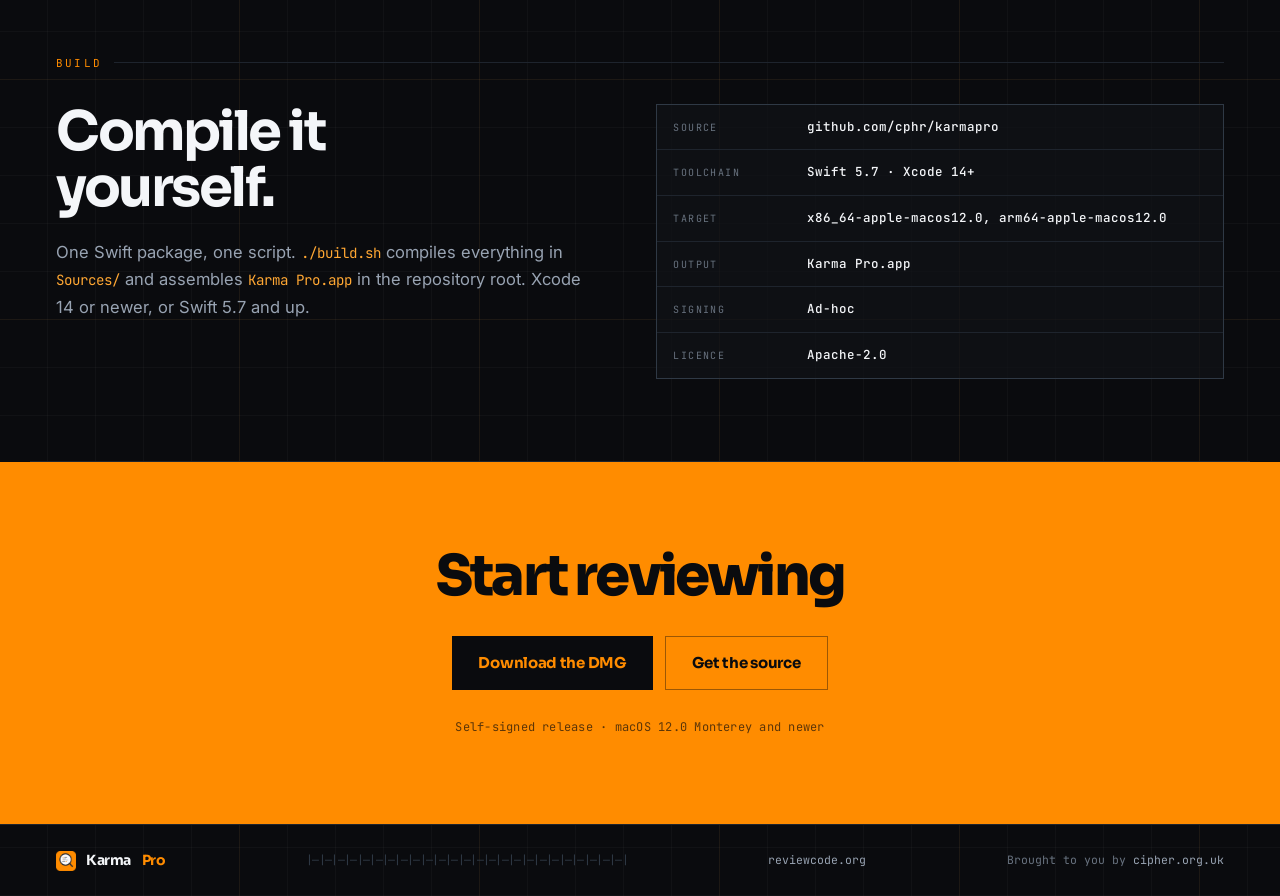
==== commit 707aa747: "update" ====
--- a/index.html
+++ b/index.html
@@ -96,11 +96,11 @@
         <span>Capability</span><span>What it does</span><span>Where you see it</span>
       </div>
 
-      <div class="lg-r"><span class="lg-a">Inter-procedural taint</span><span class="lg-b">Follows a value from its source to the sink that consumes it, across function boundaries and across files.</span><span class="lg-c">Dataflow diagram</span></div>
-      <div class="lg-r"><span class="lg-a">Per-language AST</span><span class="lg-b">A parser per language, so it knows what a loop, a class method and a function body are. Not regex.</span><span class="lg-c">Source viewer, complexity</span></div>
+      <div class="lg-r"><span class="lg-a">Inter-procedural taint</span><span class="lg-b">Follows a value from its source to the sink that consumes it, across function boundaries and across files.</span><span class="lg-c">Dataflow diagram, Findings list</span></div>
+      <div class="lg-r"><span class="lg-a">Per-language AST</span><span class="lg-b">A parser per language, so it knows what a loop, a class method and a function body are. Not regex.</span><span class="lg-c">Source viewer, complexity, Findings list</span></div>
       <div class="lg-r"><span class="lg-a">Heuristic engine</span><span class="lg-b">Matches known-dangerous constructs and reports them with the pattern it recognised.</span><span class="lg-c">Findings list</span></div>
       <div class="lg-r"><span class="lg-a">AI security scanning</span><span class="lg-b">A model reads each file and reports what it finds, alongside the deterministic results.</span><span class="lg-c">Findings list, tagged AI</span></div>
-      <div class="lg-r"><span class="lg-a">Bayesian classifier</span><span class="lg-b">Trained on patch files, scores every line on the probability that it is a defect.</span><span class="lg-c">ML heatmap</span></div>
+      <div class="lg-r"><span class="lg-a">Bayesian classifier</span><span class="lg-b">Trained on patch files, scores every line on the probability that it is a defect.</span><span class="lg-c">ML heatmap, Per file</span></div>
       <div class="lg-r"><span class="lg-a">Reachability</span><span class="lg-b">Walks the whole caller chain to the top of the tree and ends Remote, Local, or nowhere.</span><span class="lg-c">Reachability graph</span></div>
       <div class="lg-r"><span class="lg-a">External entries</span><span class="lg-b">Every untrusted input it can find, grouped and tagged Remote or Local.</span><span class="lg-c">Entries diagram</span></div>
       <div class="lg-r"><span class="lg-a">Control flow</span><span class="lg-b">A flowchart per function with cyclomatic complexity, branches and loops. Pan, zoom, click through.</span><span class="lg-c">Flow panel</span></div>
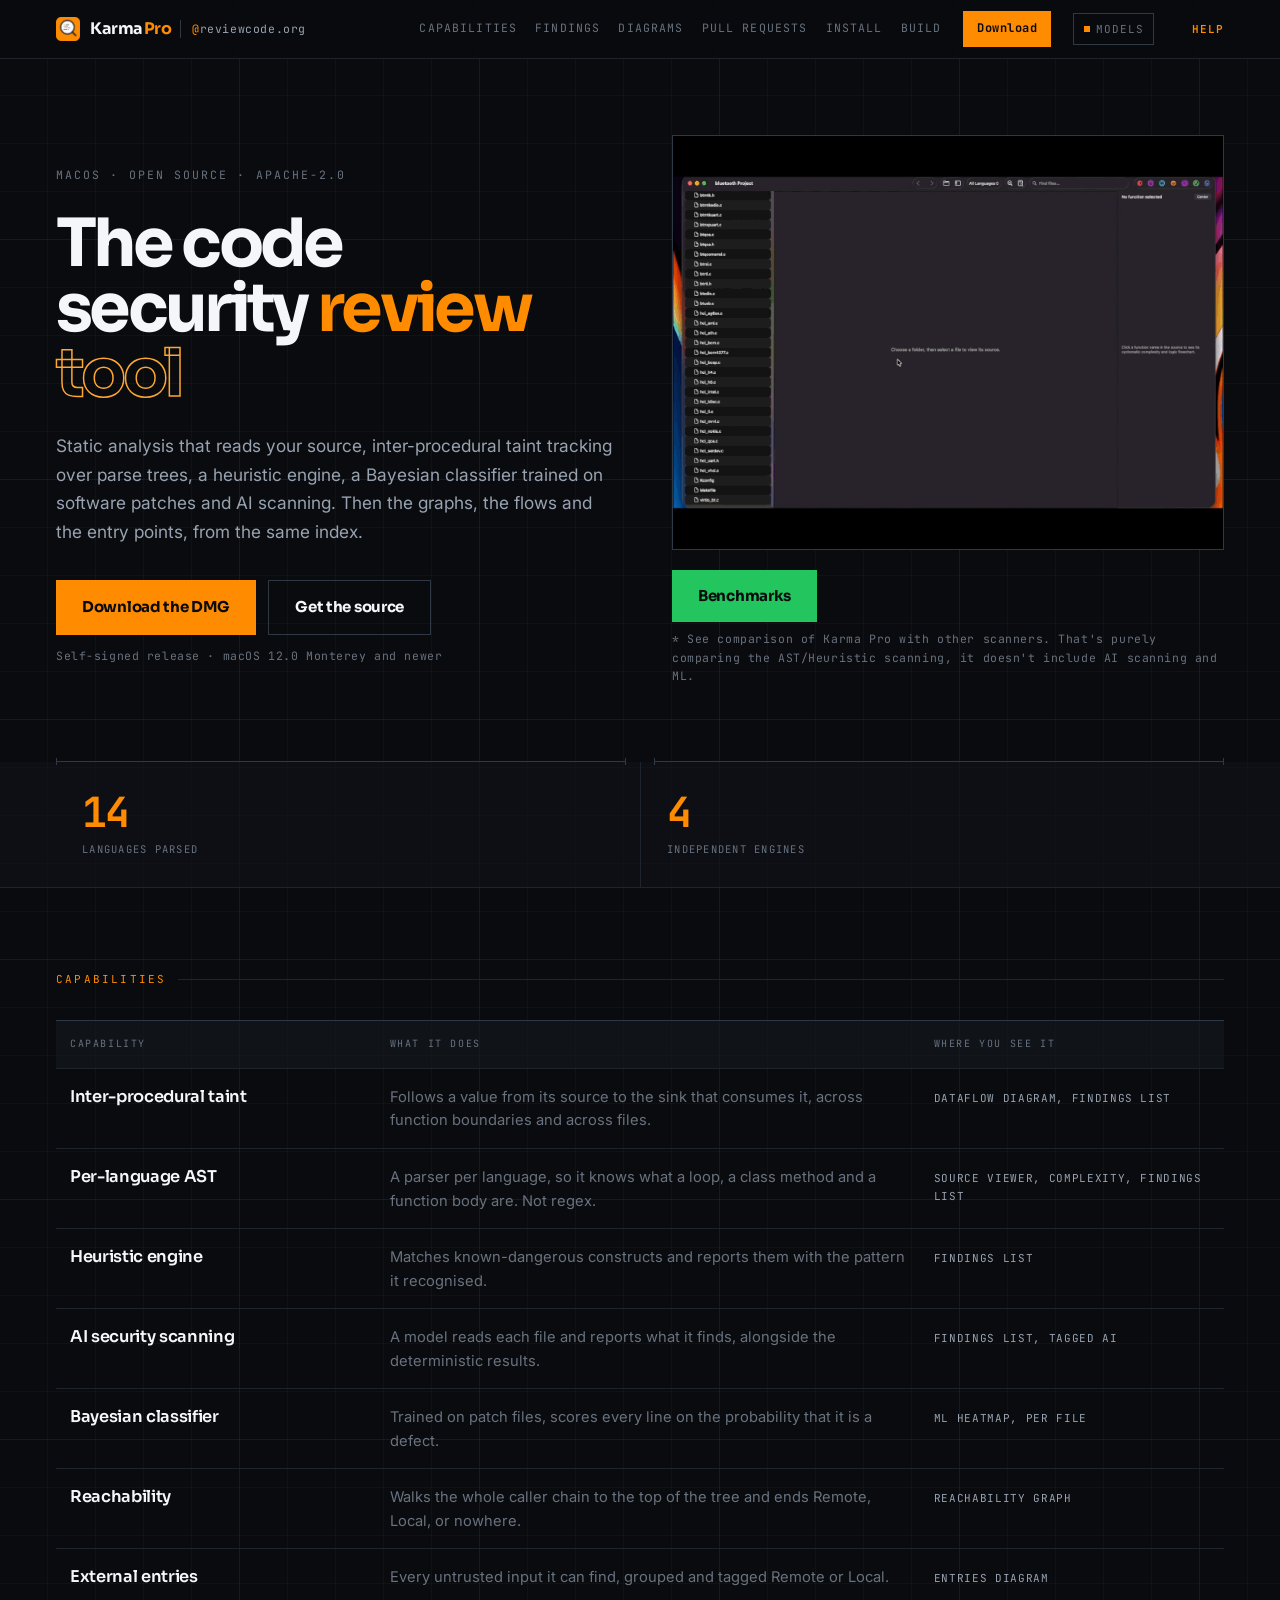
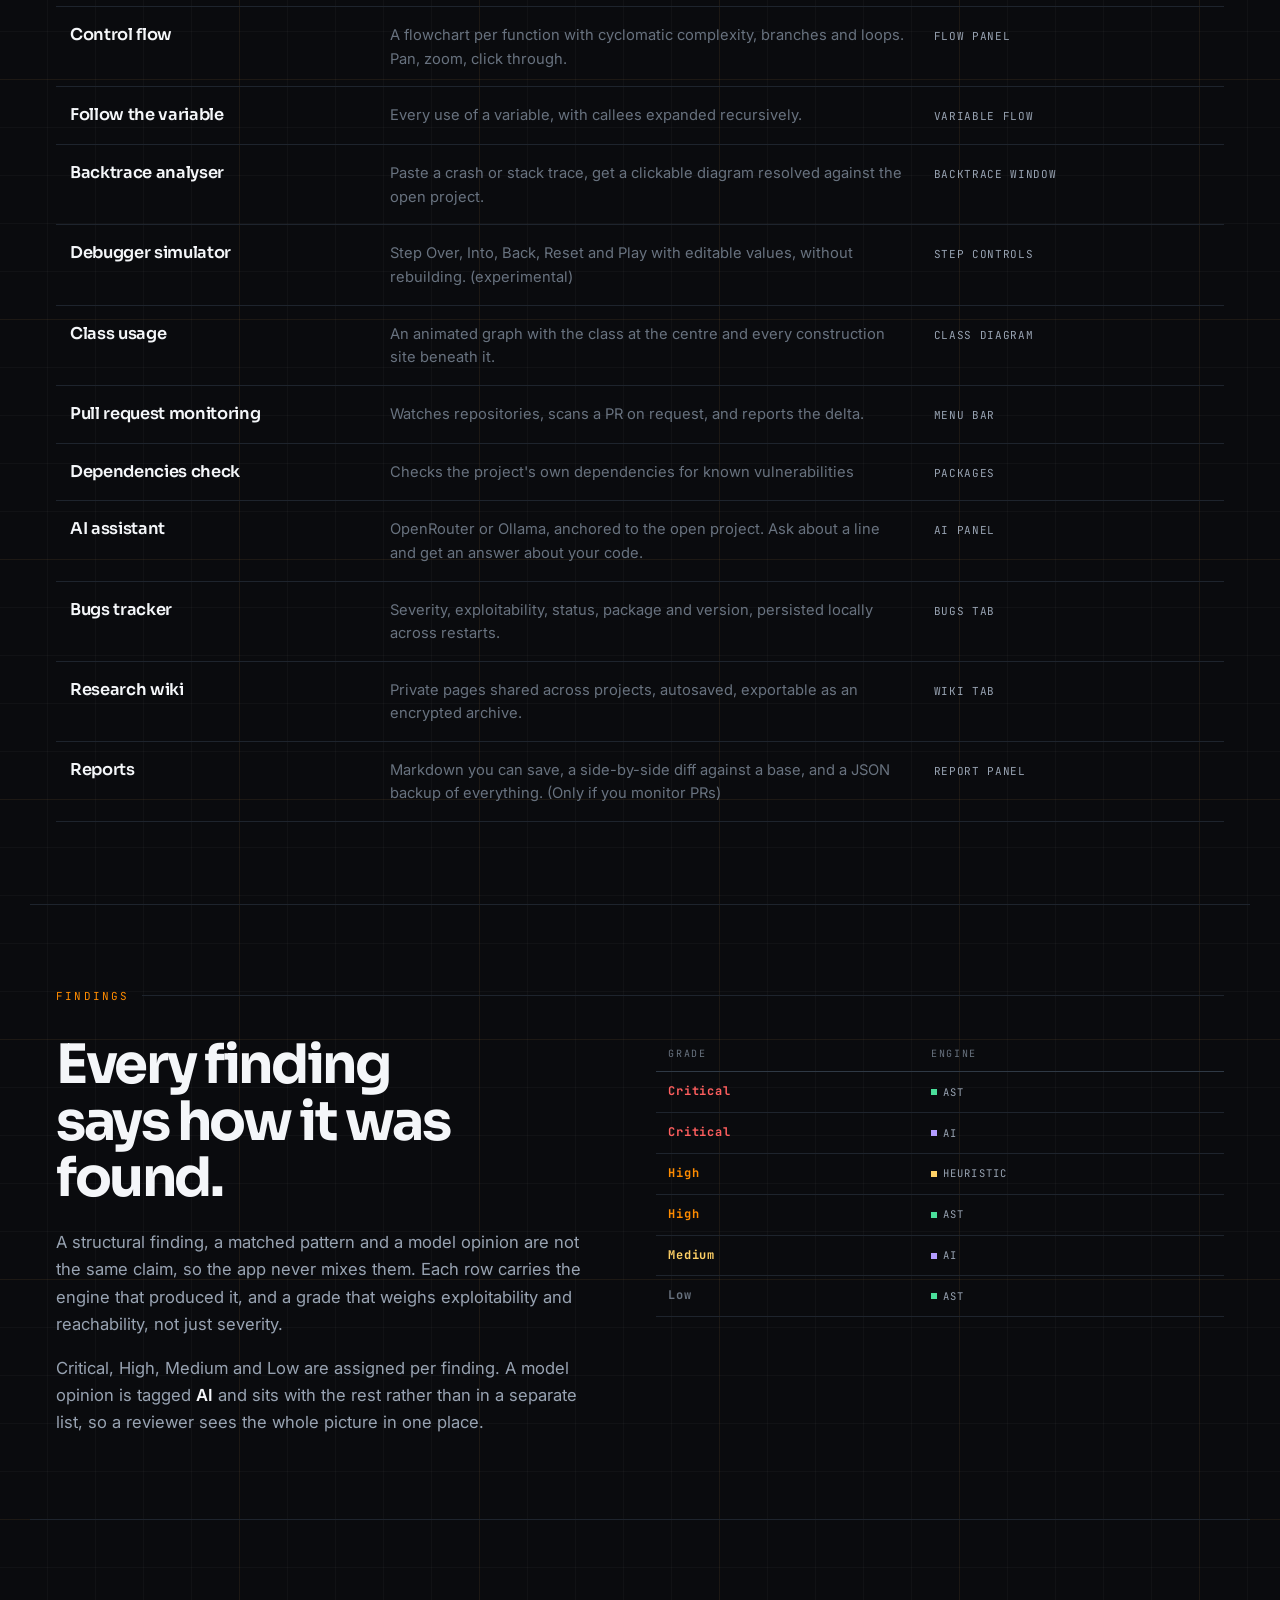
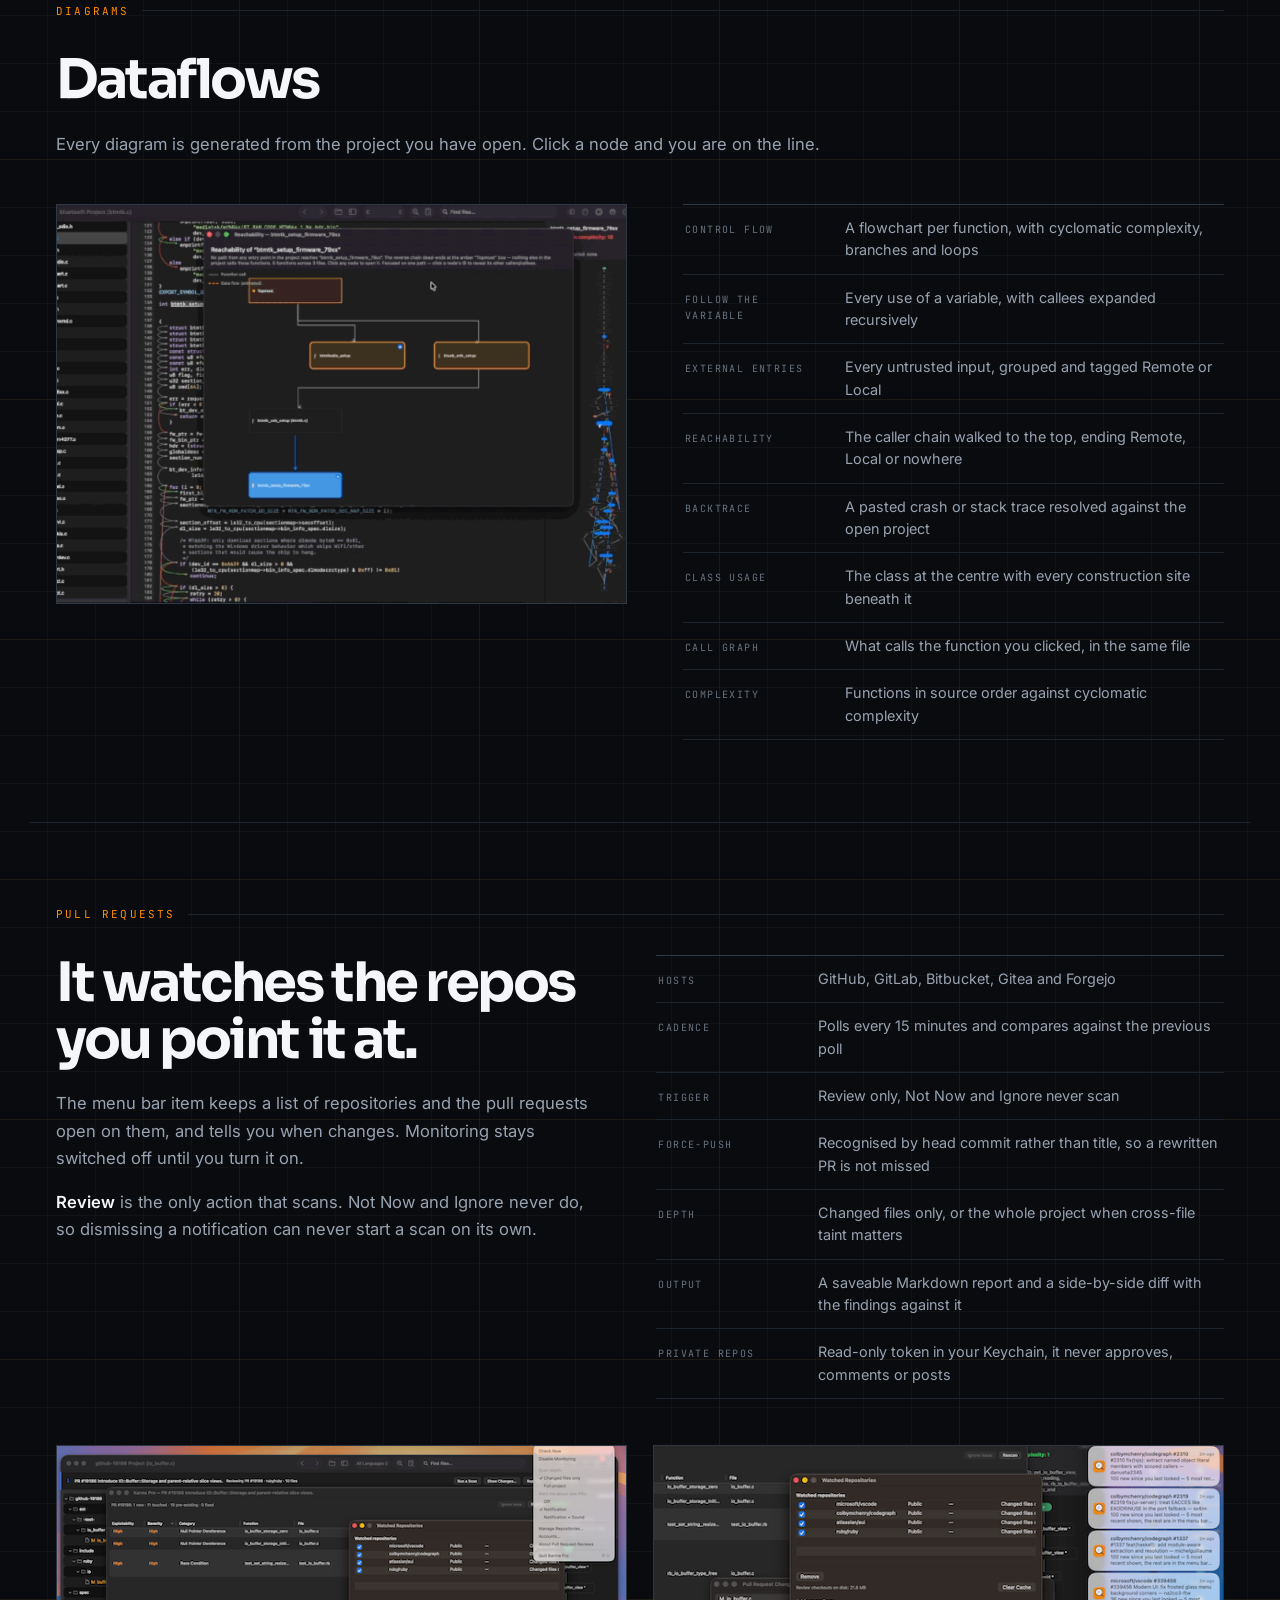
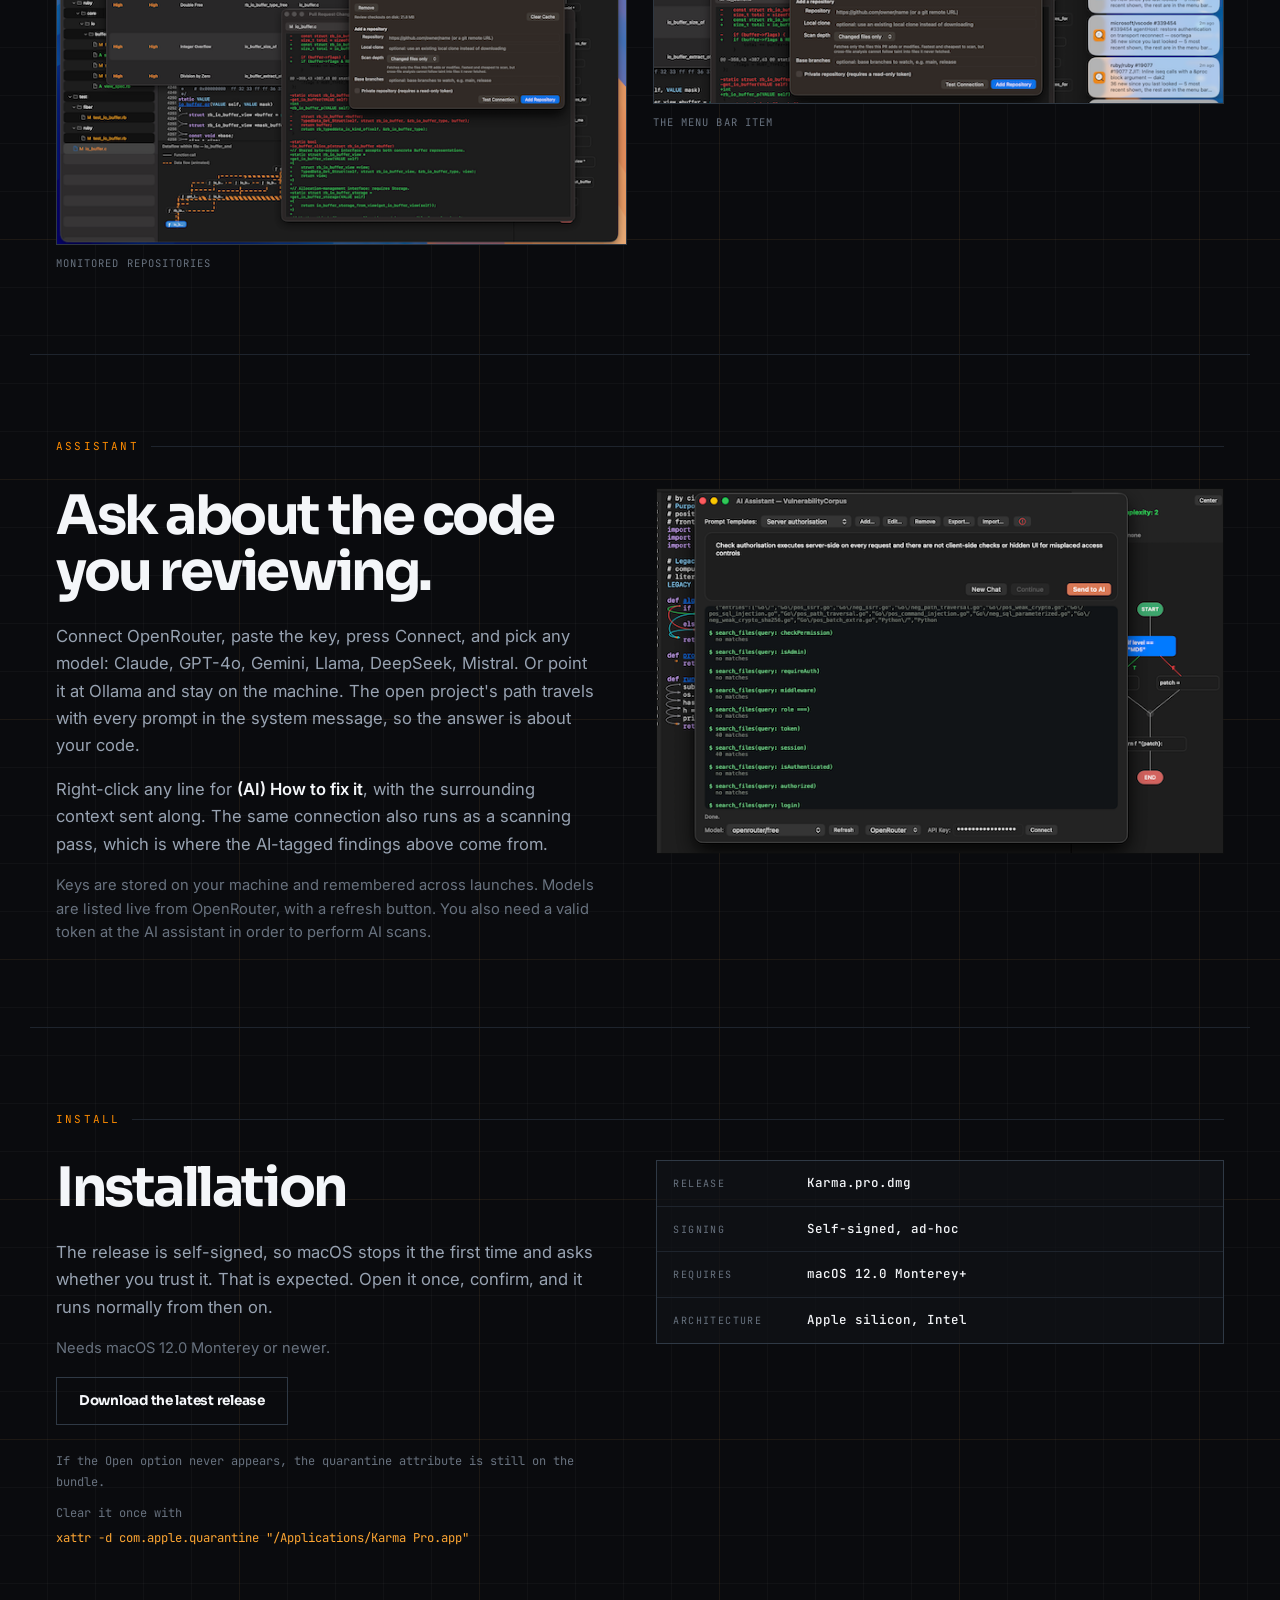
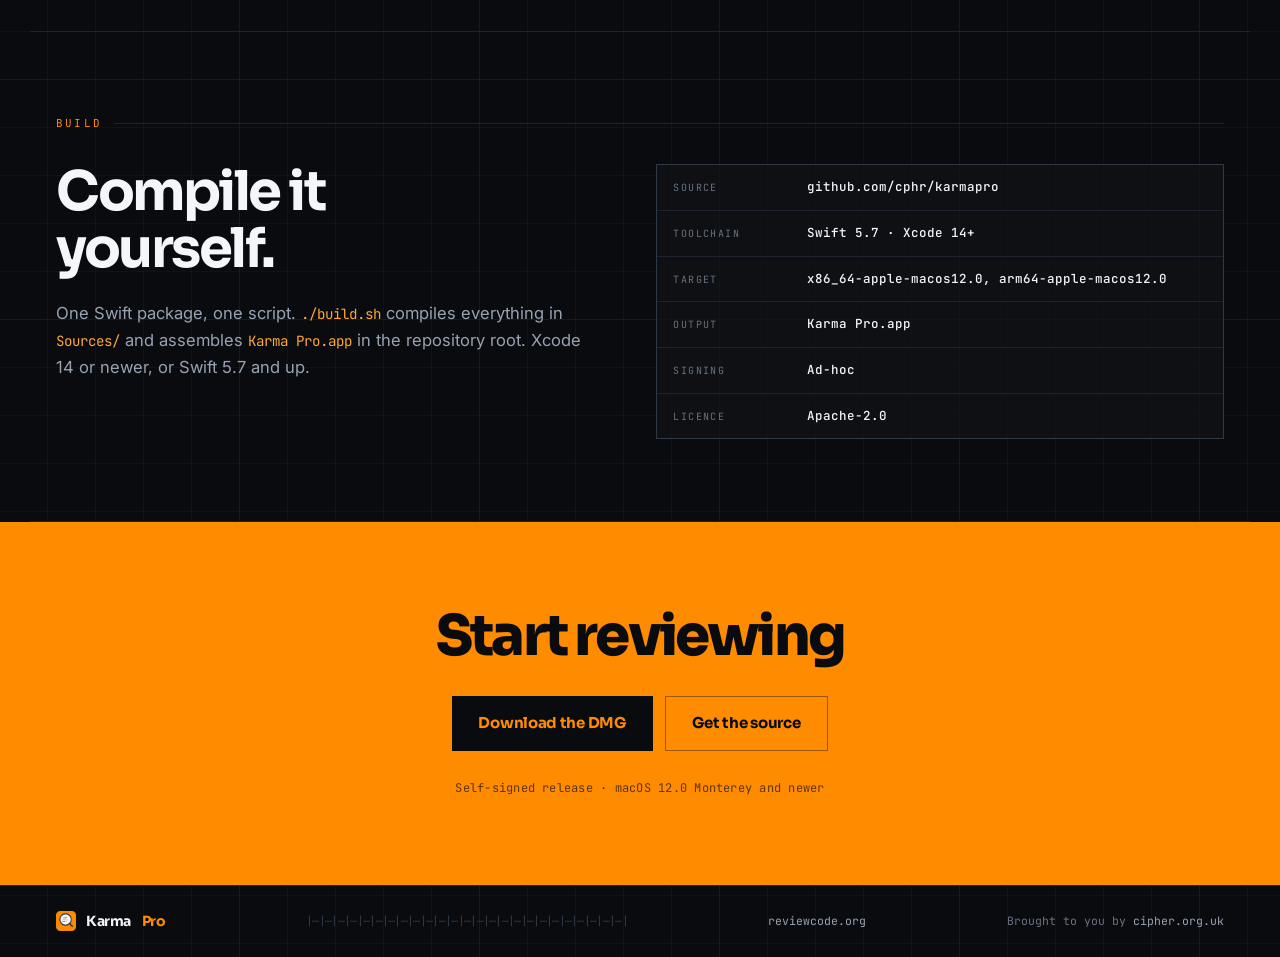
==== commit 237b7b91: "update" ====
--- a/index.html
+++ b/index.html
@@ -46,7 +46,8 @@
      </nav>
      <a class="top-cta" href="https://github.com/cphr/karmapro/releases/latest/download/Karma.pro.dmg" rel="noopener">Download</a>
      <a class="badge" href="/models/" title="Bayesian classifier models">Models</a>
-  </div>
+     <a class="top-help" href="/help/" title="User guide and help">Help</a>
+   </div>
 </header>
 
 <main>
@@ -75,6 +76,10 @@
       <figure class="hero-shot">
         <img src="assets/Karmapro.gif" width="720" height="540" alt="Karma Pro open on a macOS project with the file tree, source viewer and analysis panes.">
         <figcaption class="shot-fine" data-commit hidden></figcaption>
+        <div style="margin-top:1.25rem;">
+          <a class="btn" href="/benchmarks/" style="background:#22c55e;border-color:#22c55e;">Benchmarks</a>
+          <p class="tight" style="margin-top:0.5rem;font-family:var(--mono);font-size:11.5px;letter-spacing:.05em;color:var(--faint);">* See comparison of Karma Pro with other scanners. That's purely comparing the AST/Heuristic scanning, it doesn't include AI scanning and ML.</p>
+        </div>
       </figure>
     </div>
     <div class="dim" aria-hidden="true"><i></i><i></i></div>
@@ -281,6 +286,7 @@
           <div class="tb-r"><span>Requires</span><b>macOS 12.0 Monterey+</b></div>
           <div class="tb-r"><span>Architecture</span><b>Apple silicon, Intel</b></div>
         </div>
+
       </div>
     </div>
 
--- a/assets/site.css
+++ b/assets/site.css
@@ -1,8 +1,4 @@
-/* Karma Pro — design 04: "the drawing"
-   Blueprint sheet: measured grid ground, a capability ledger, a findings
-   table, annotated figures with leader-line callouts, one inverted paper
-   section. Hero typography is design 03's, unchanged.
-   Accent #ff8c00 sampled from AppIcon.icns. No JavaScript. */
+/* reviewcode.org */
 
 :root{
   --ink:#0a0b0e;
@@ -80,6 +76,11 @@
 .badge::before{content:"";width:6px;height:6px;background:var(--accent);display:inline-block}
 .badge:hover{color:var(--accent);border-color:var(--accent)}
 
+.top-help{
+  font-family:var(--mono);font-size:11px;letter-spacing:.08em;text-transform:uppercase;
+  color:var(--accent);font-weight:600;margin-left:16px;
+}
+
 /* ── hero ─────────────────────────────────── */
 .hero{padding:76px 26px 0}
 .hero-grid{display:grid;grid-template-columns:minmax(0,1fr) 552px;gap:52px;align-items:center}
@@ -235,19 +236,10 @@
 }
 
 /* ── inverted paper section ───────────────── */
-.paper{background:#f1efe9;color:#12140f;border-bottom:1px solid var(--line)}
-.paper .label{color:#b35c00}
-.paper .label::after{background:rgba(18,20,15,.16)}
-.paper .split-copy h2{color:#12140f}
-.paper .split-copy p{color:#4a4e45}
-.paper .split-copy b{color:#12140f}
-.paper .split-copy .tight,.paper .tight{color:#5c6055}
-.paper .tight b{color:#12140f}
 .paper code{color:#a35000}
 .shot{margin:0}
 .shot img{width:100%;height:auto;border:1px solid rgba(18,20,15,.22)}
 
-/* ── latest release (fetched) ──────────────── */
 .rls{
   display:grid;grid-template-columns:auto minmax(0,1fr);gap:4px 14px;
   align-items:baseline;margin:0 0 20px;padding:12px 14px;
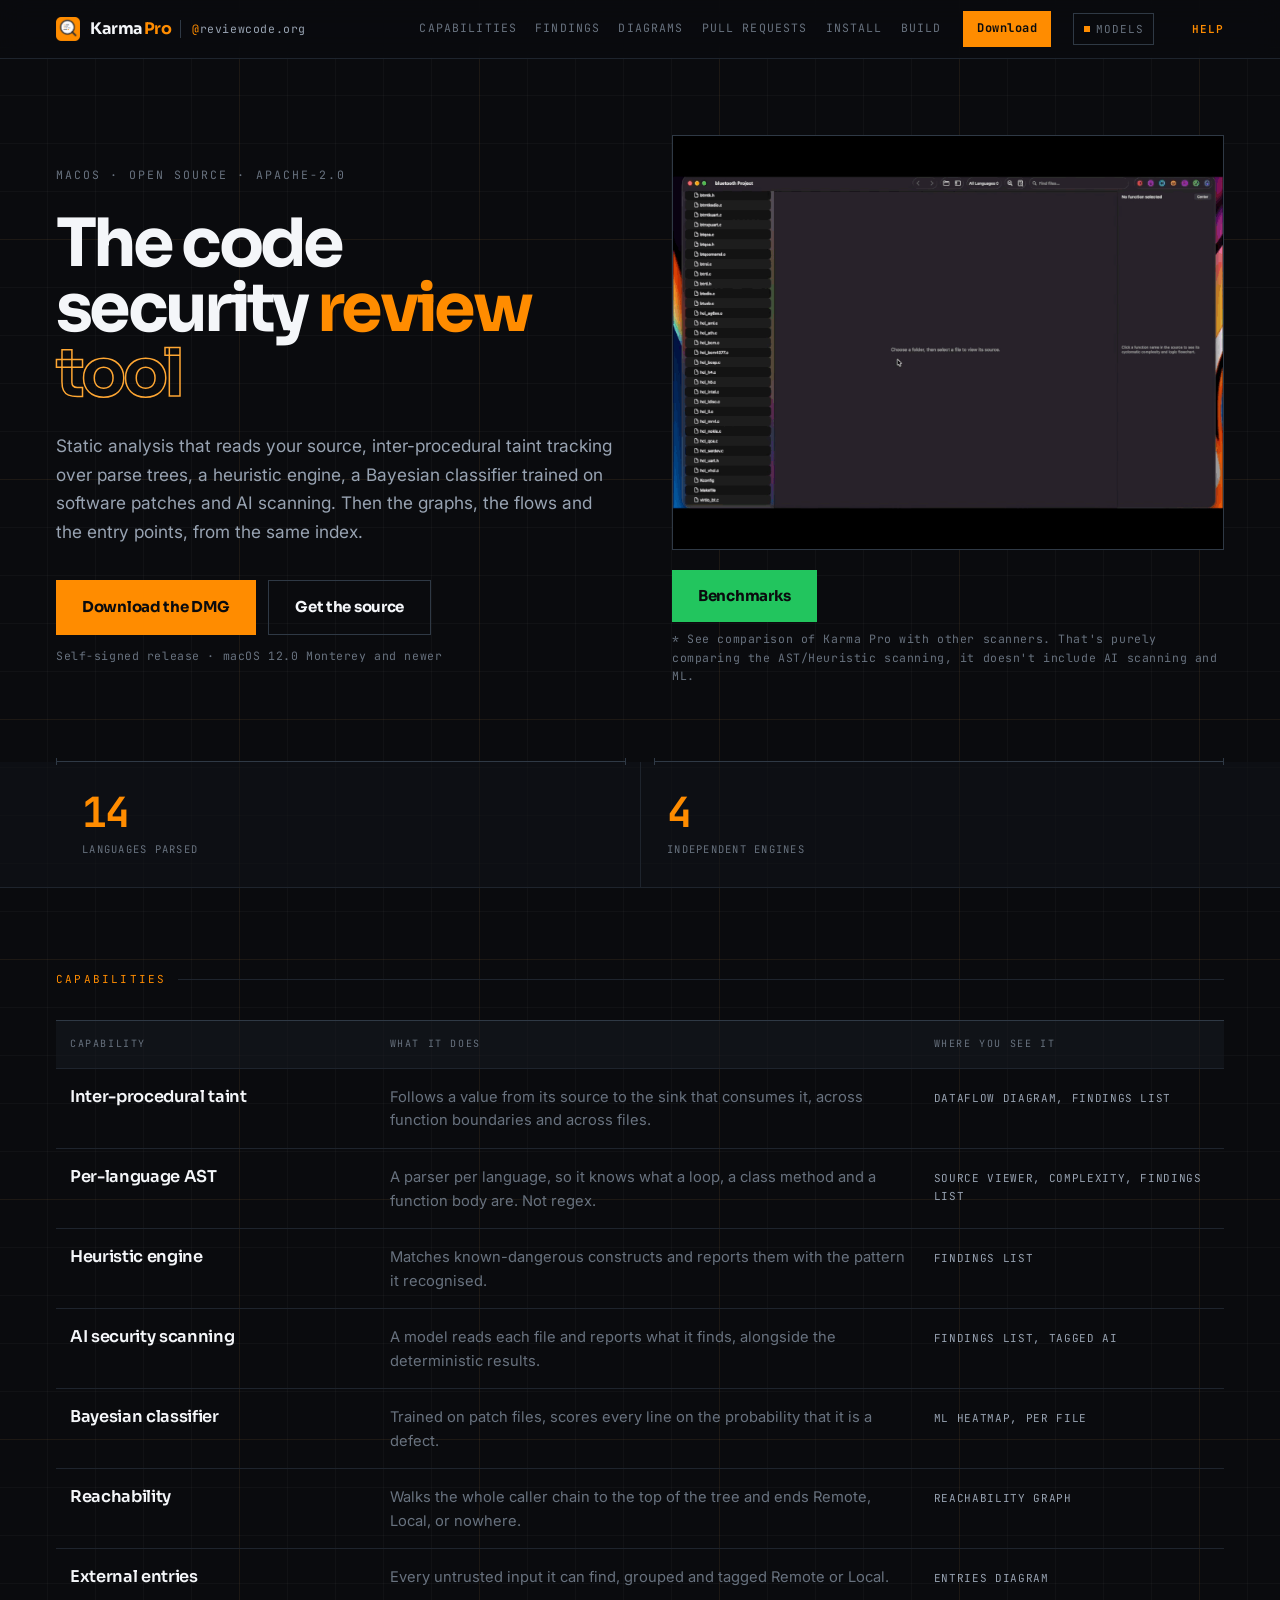
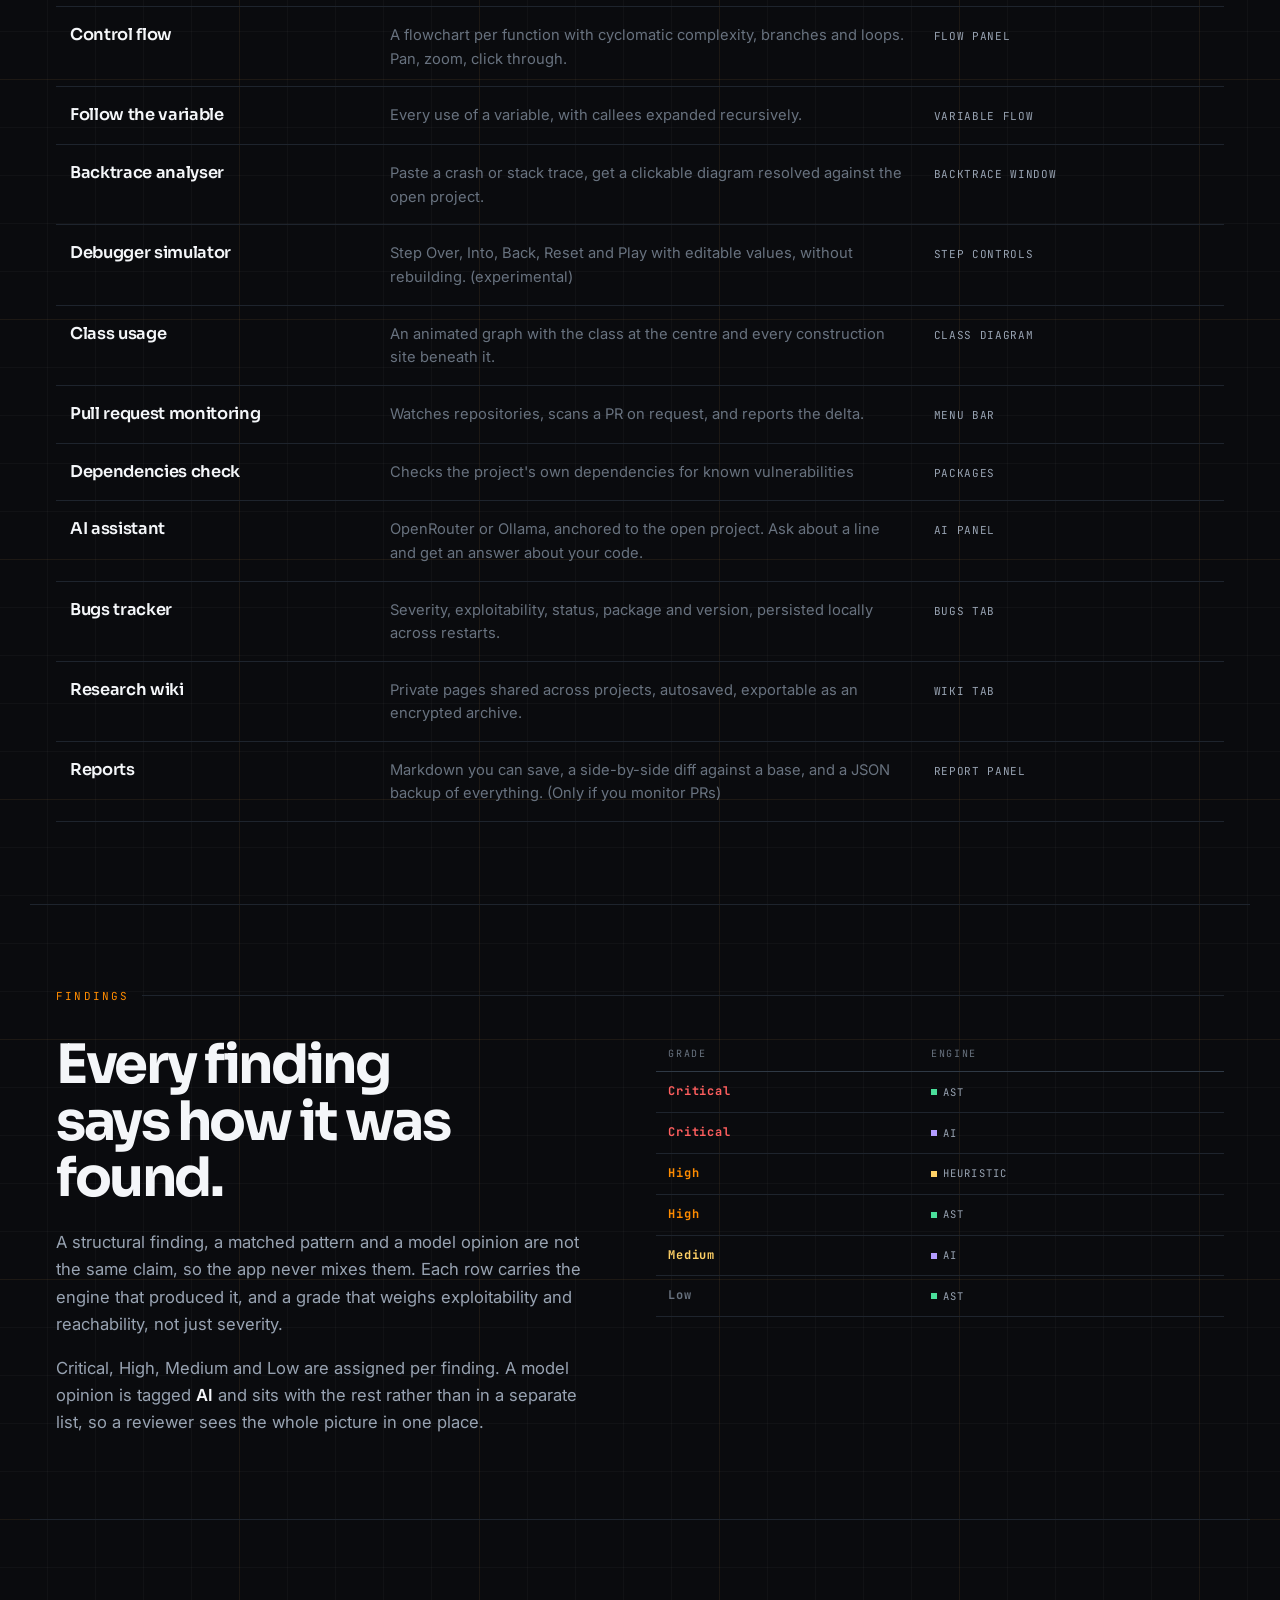
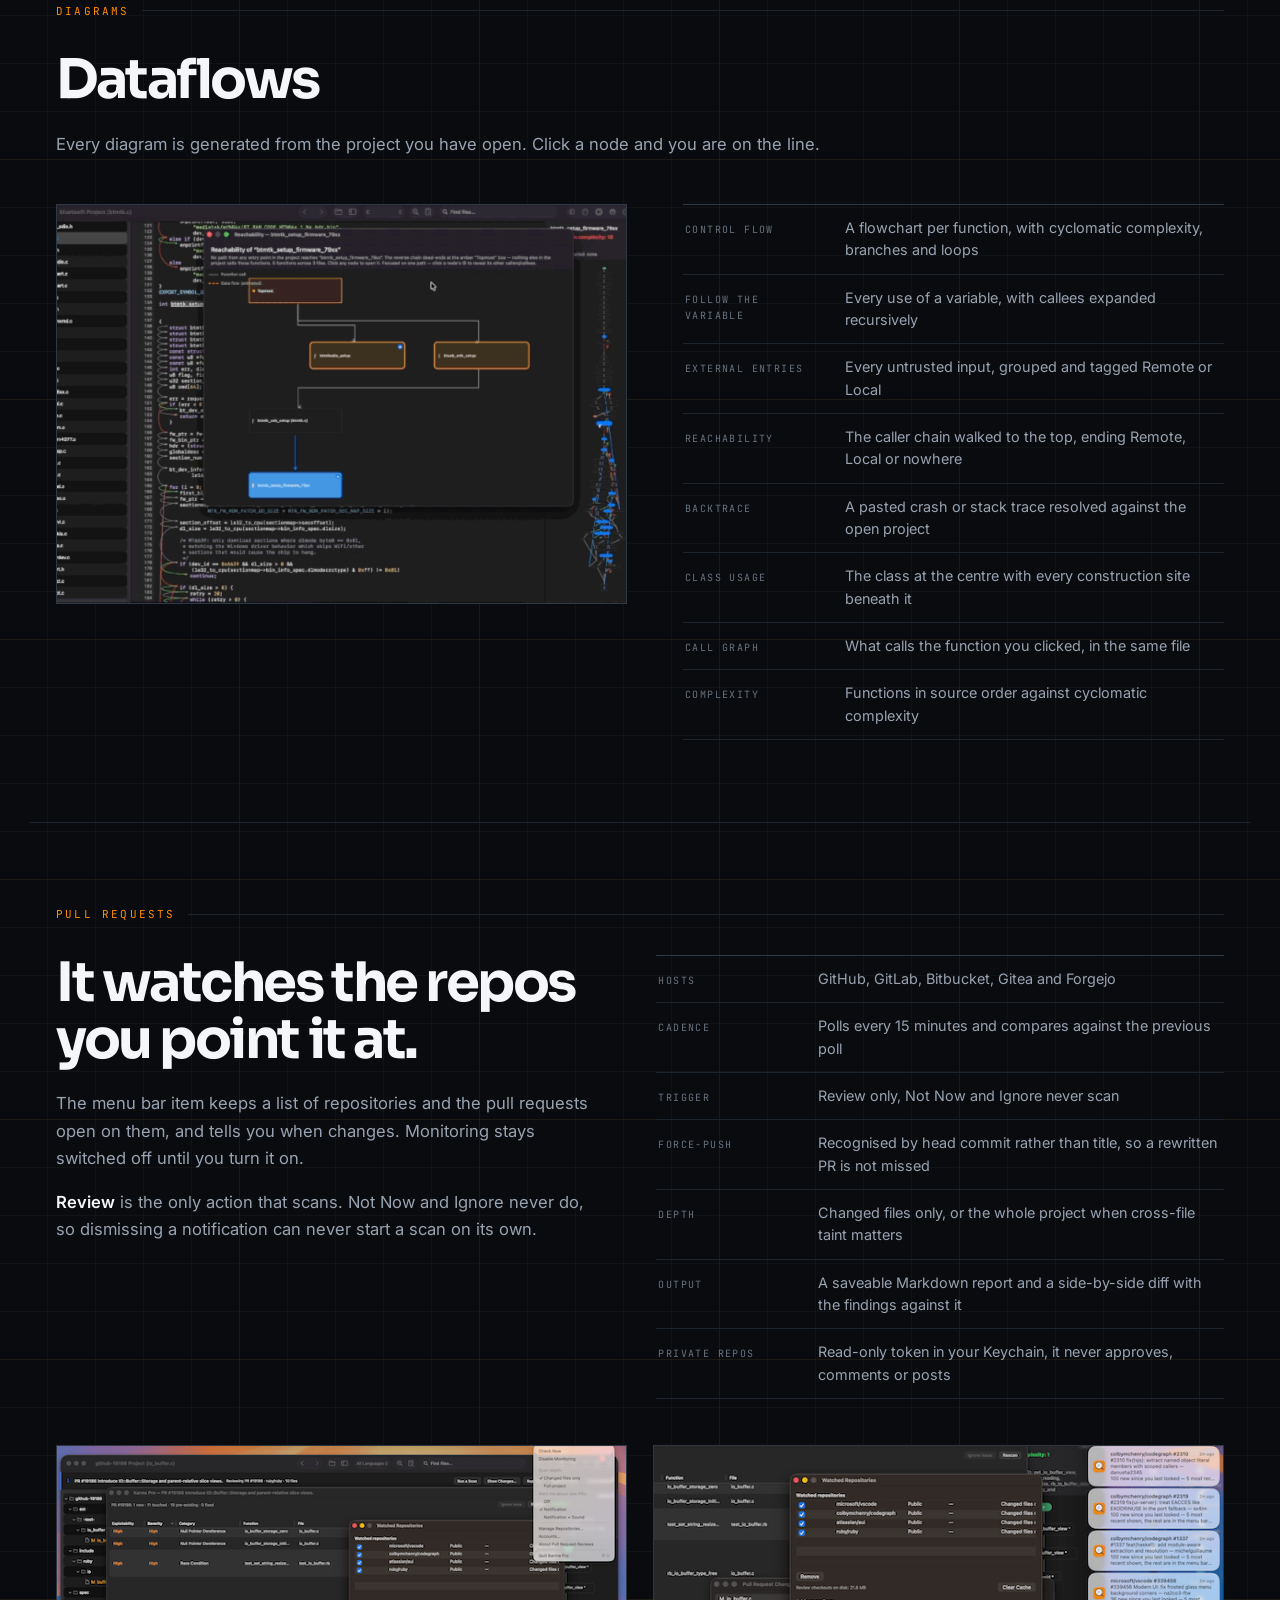
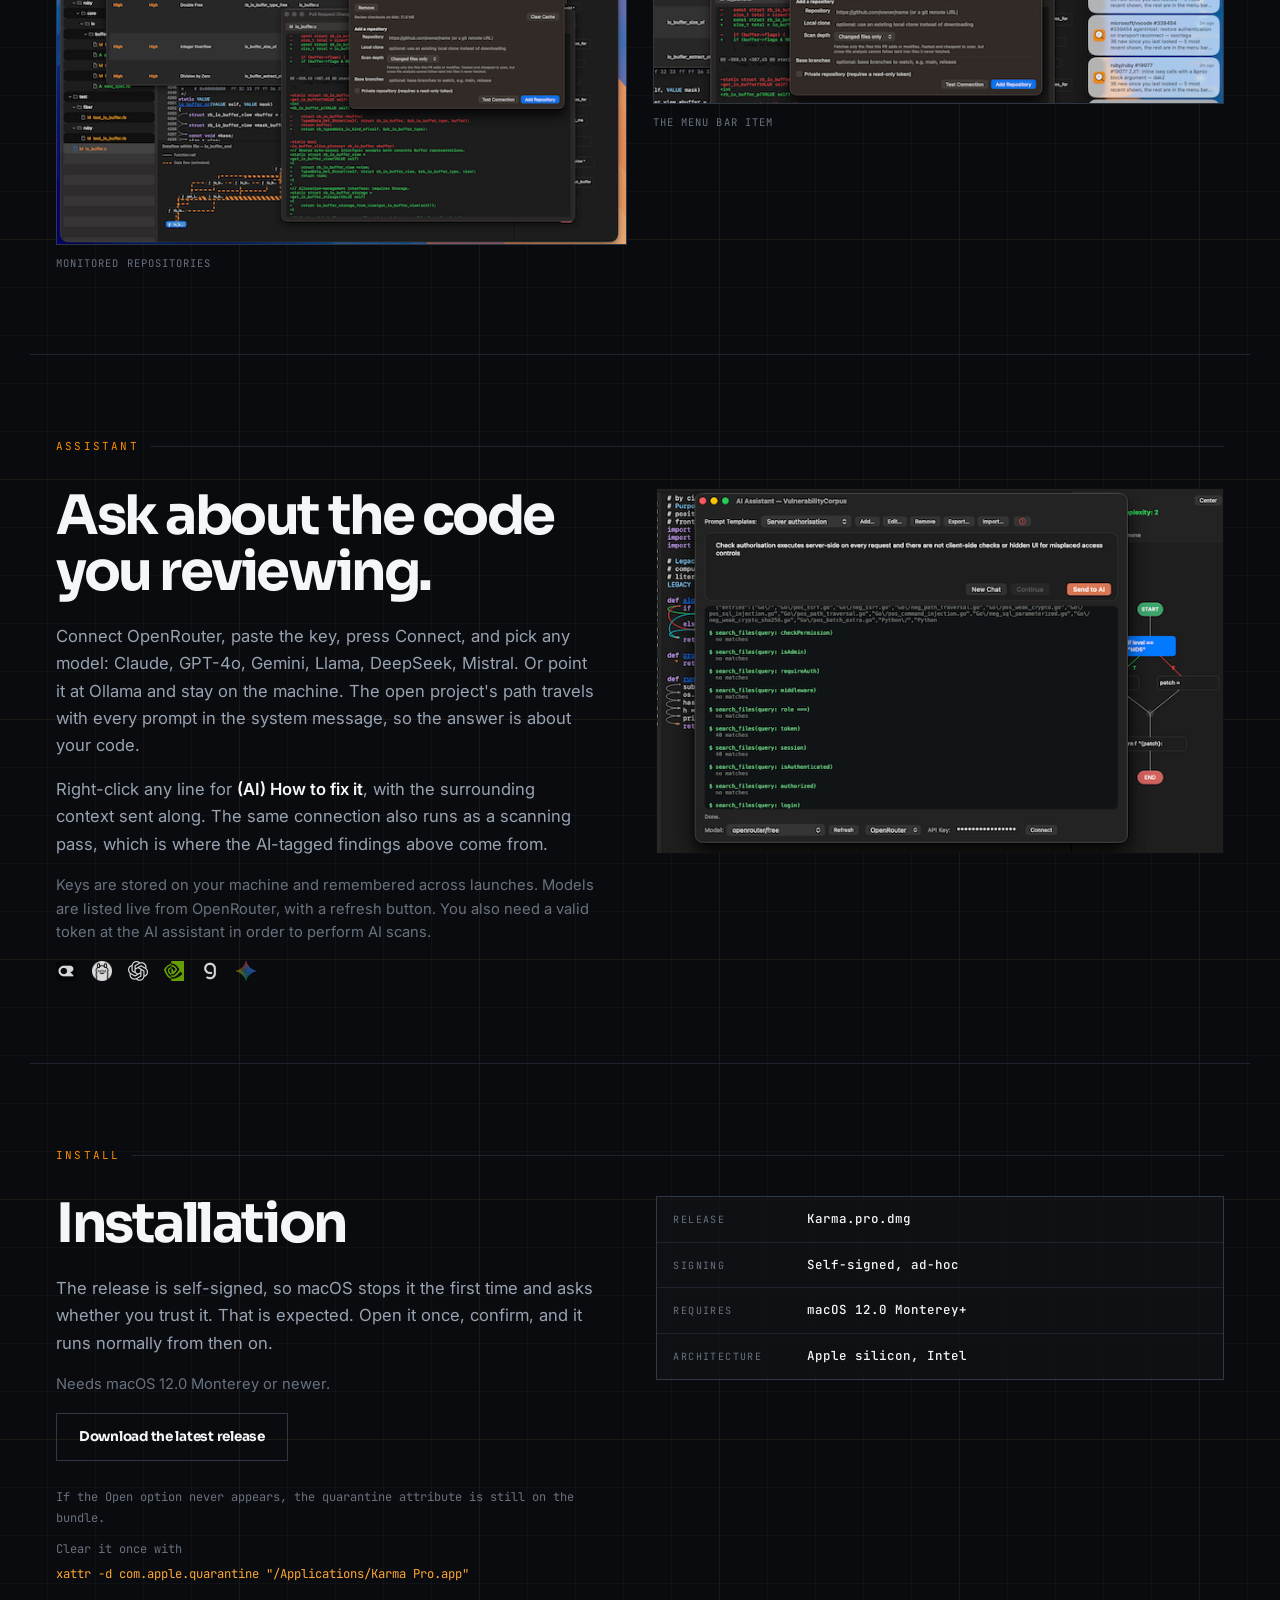
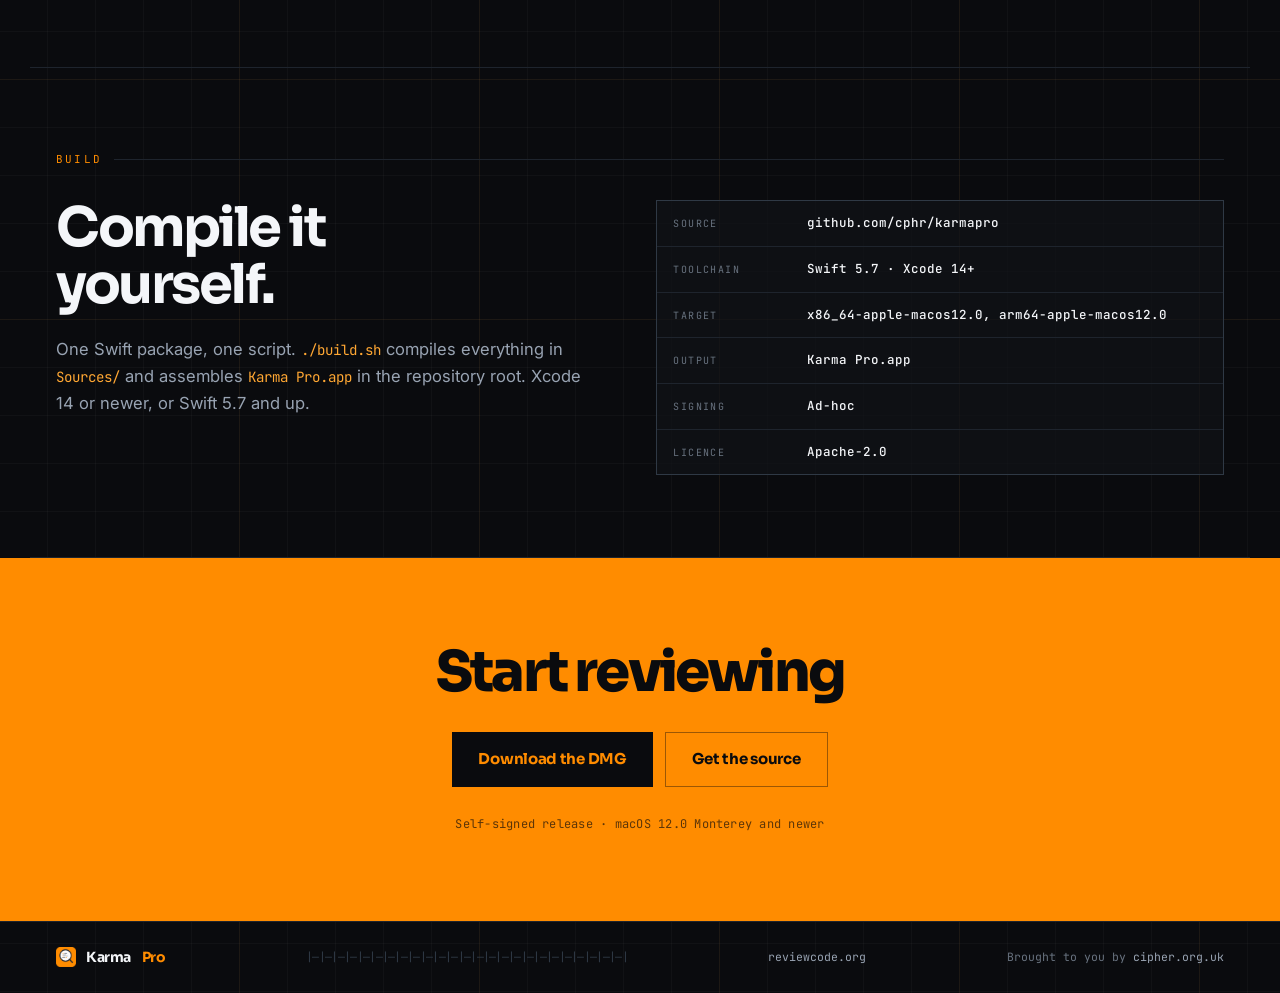
==== commit 3d0e23b0: "update" ====
--- a/index.html
+++ b/index.html
@@ -247,6 +247,14 @@
             from OpenRouter, with a refresh button. You also need a valid token at the AI assistant
             in order to perform AI scans.
           </p>
+          <p class="tight" style="margin-top:0.6rem;display:flex;align-items:center;gap:1rem;flex-wrap:wrap;">
+            <img src="assets/openrouter.png" alt="OpenRouter" width="20" height="20" style="opacity:.85;">
+            <img src="assets/ollama.png" alt="Ollama" width="20" height="20" style="opacity:.85;">
+            <img src="assets/openai.png" alt="OpenAI-compatible" width="20" height="20" style="opacity:.85;">
+			<img src="assets/nvidia.png" alt="OpenAI-compatible" width="20" height="20" style="opacity:.85;">
+            <img src="assets/groq.png" alt="OpenAI-compatible" width="20" height="20" style="opacity:.85;">
+			<img src="assets/google-gemini.png" alt="OpenAI-compatible" width="20" height="20" style="opacity:.85;">			
+          </p>
         </div>
         <div class="split-side">
           <figure class="shot">
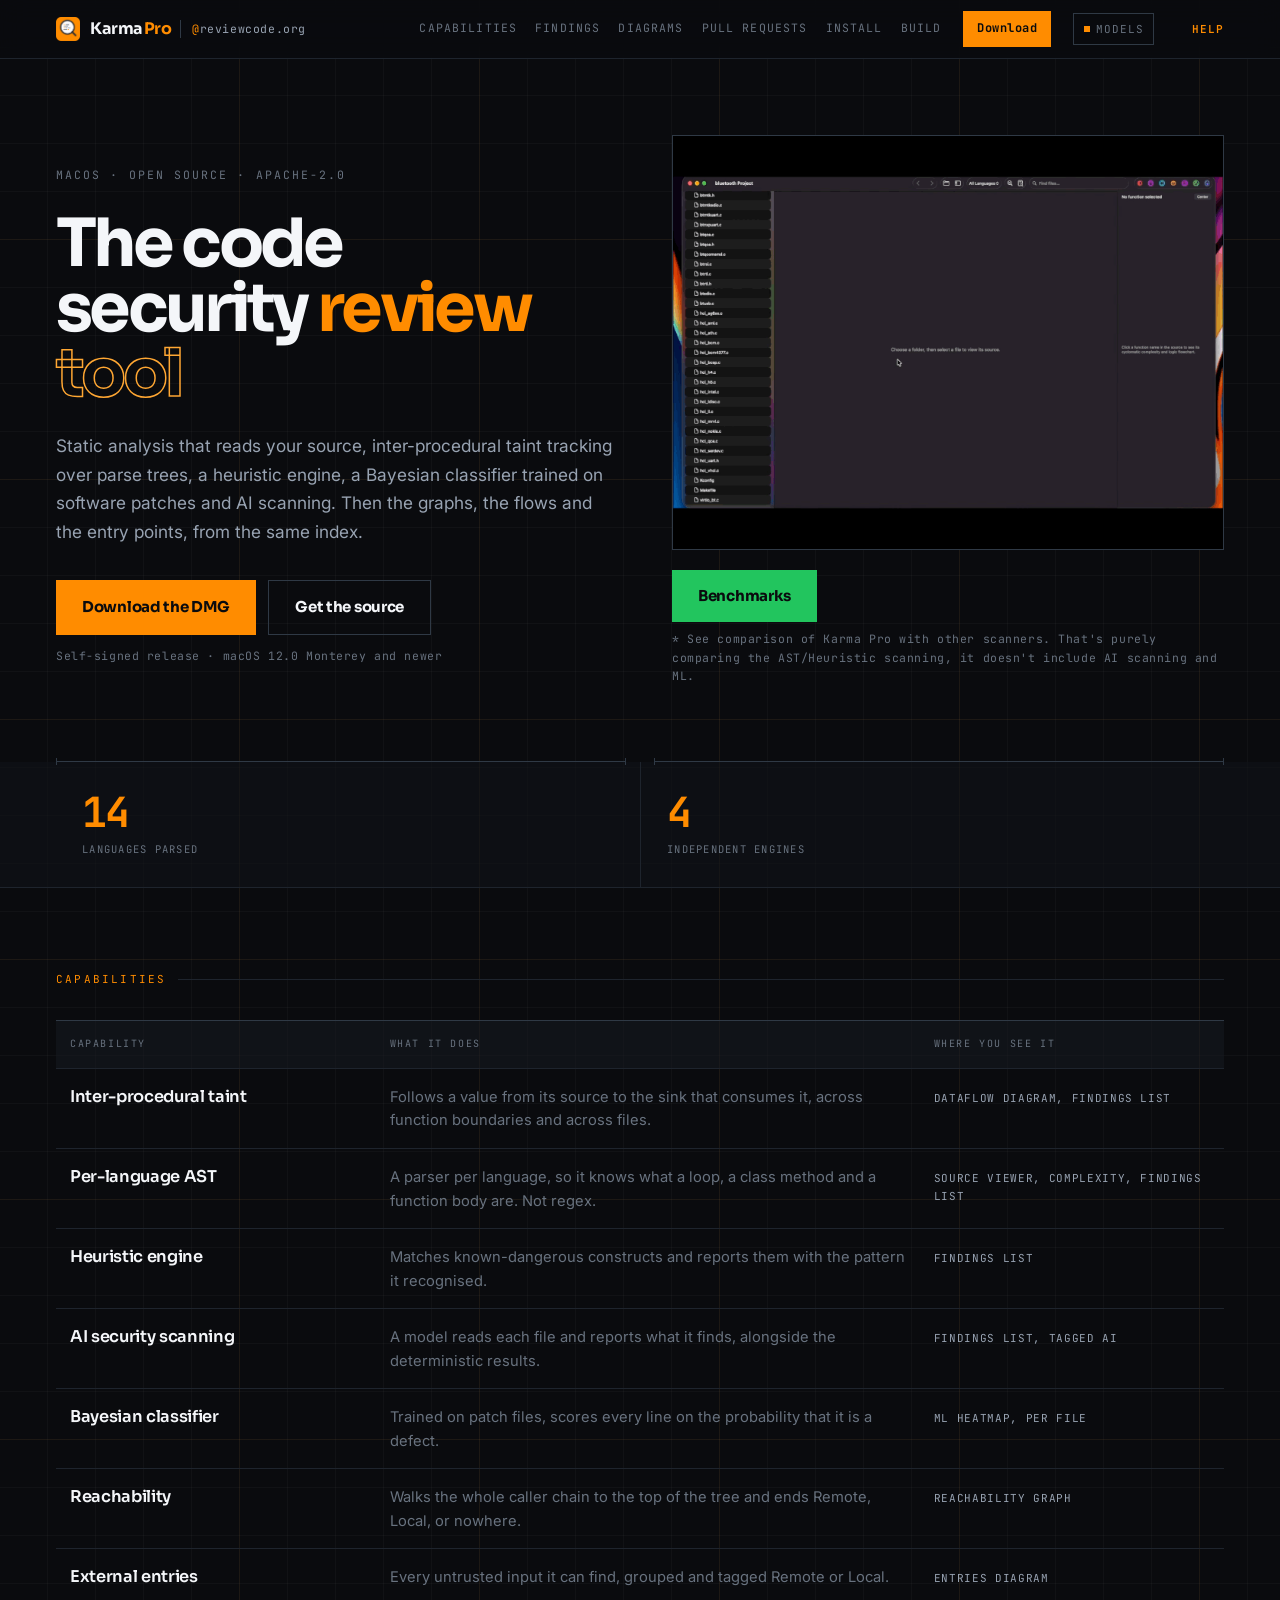
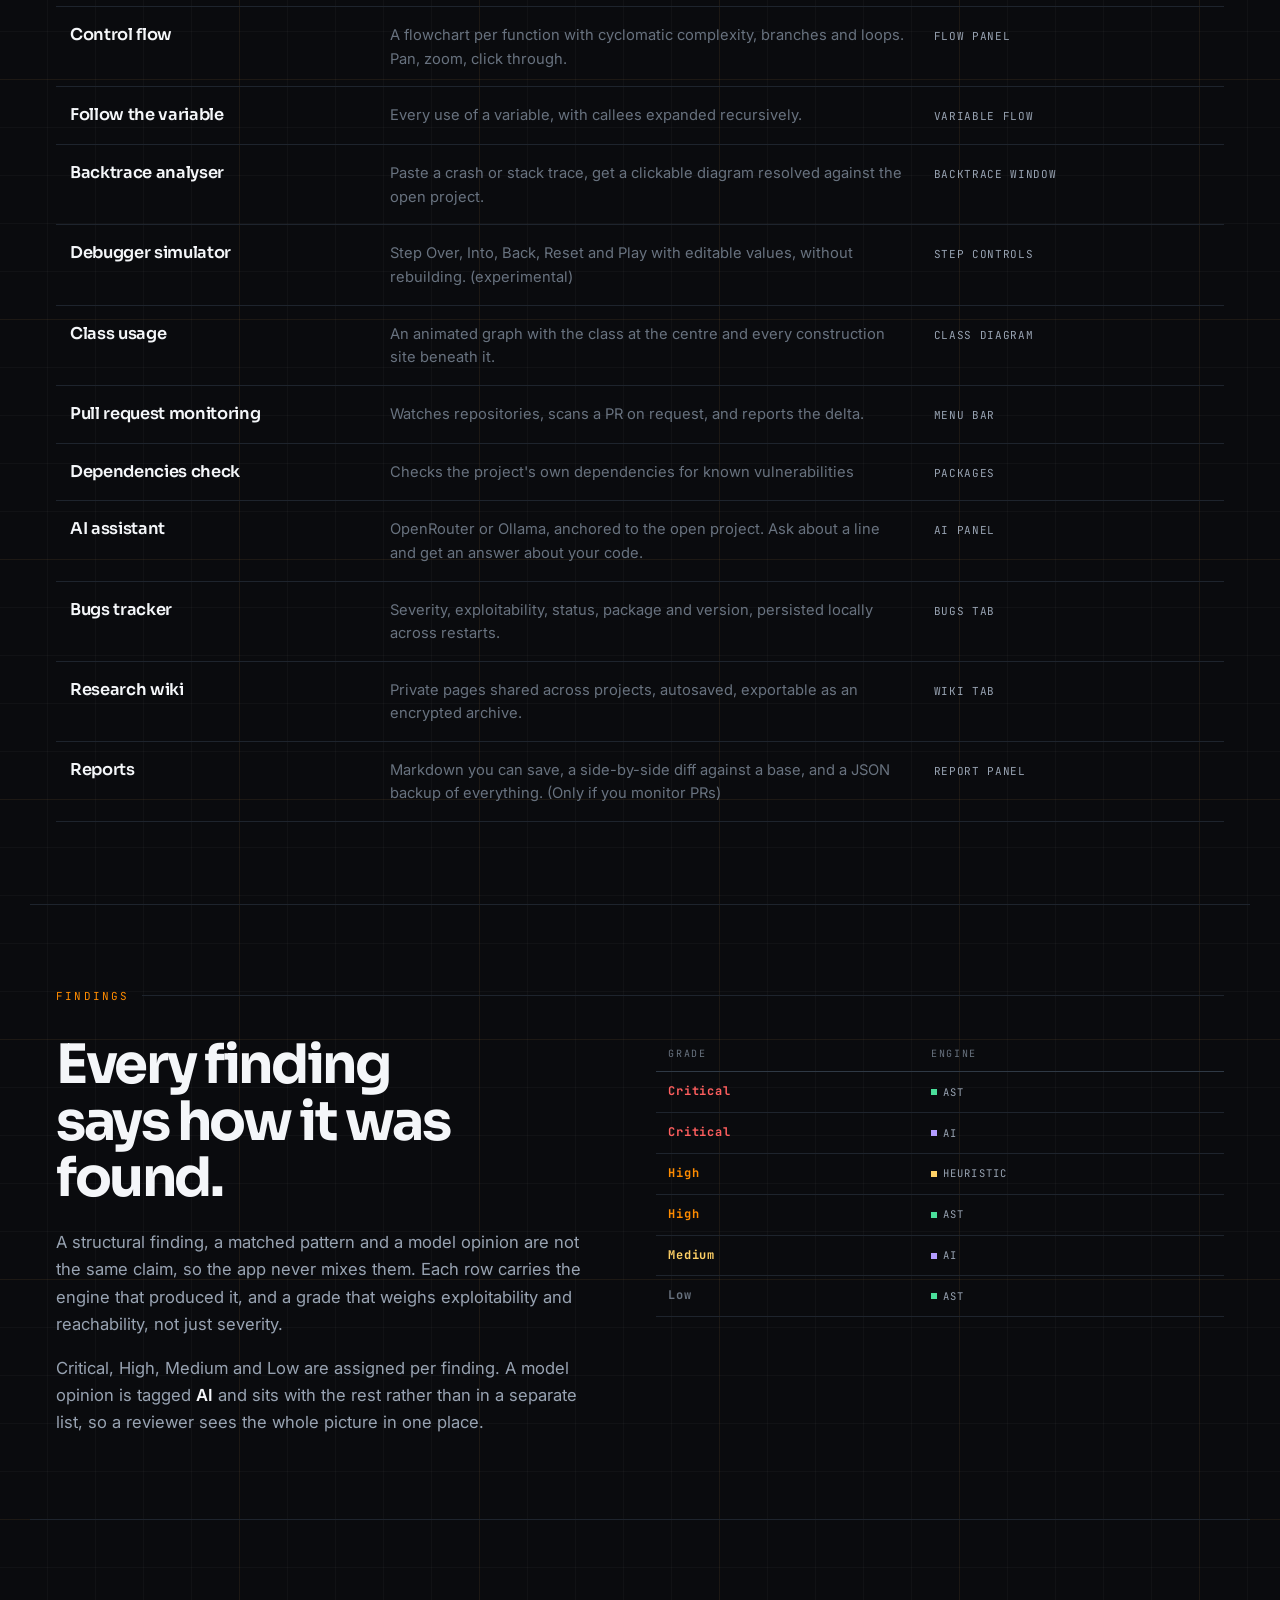
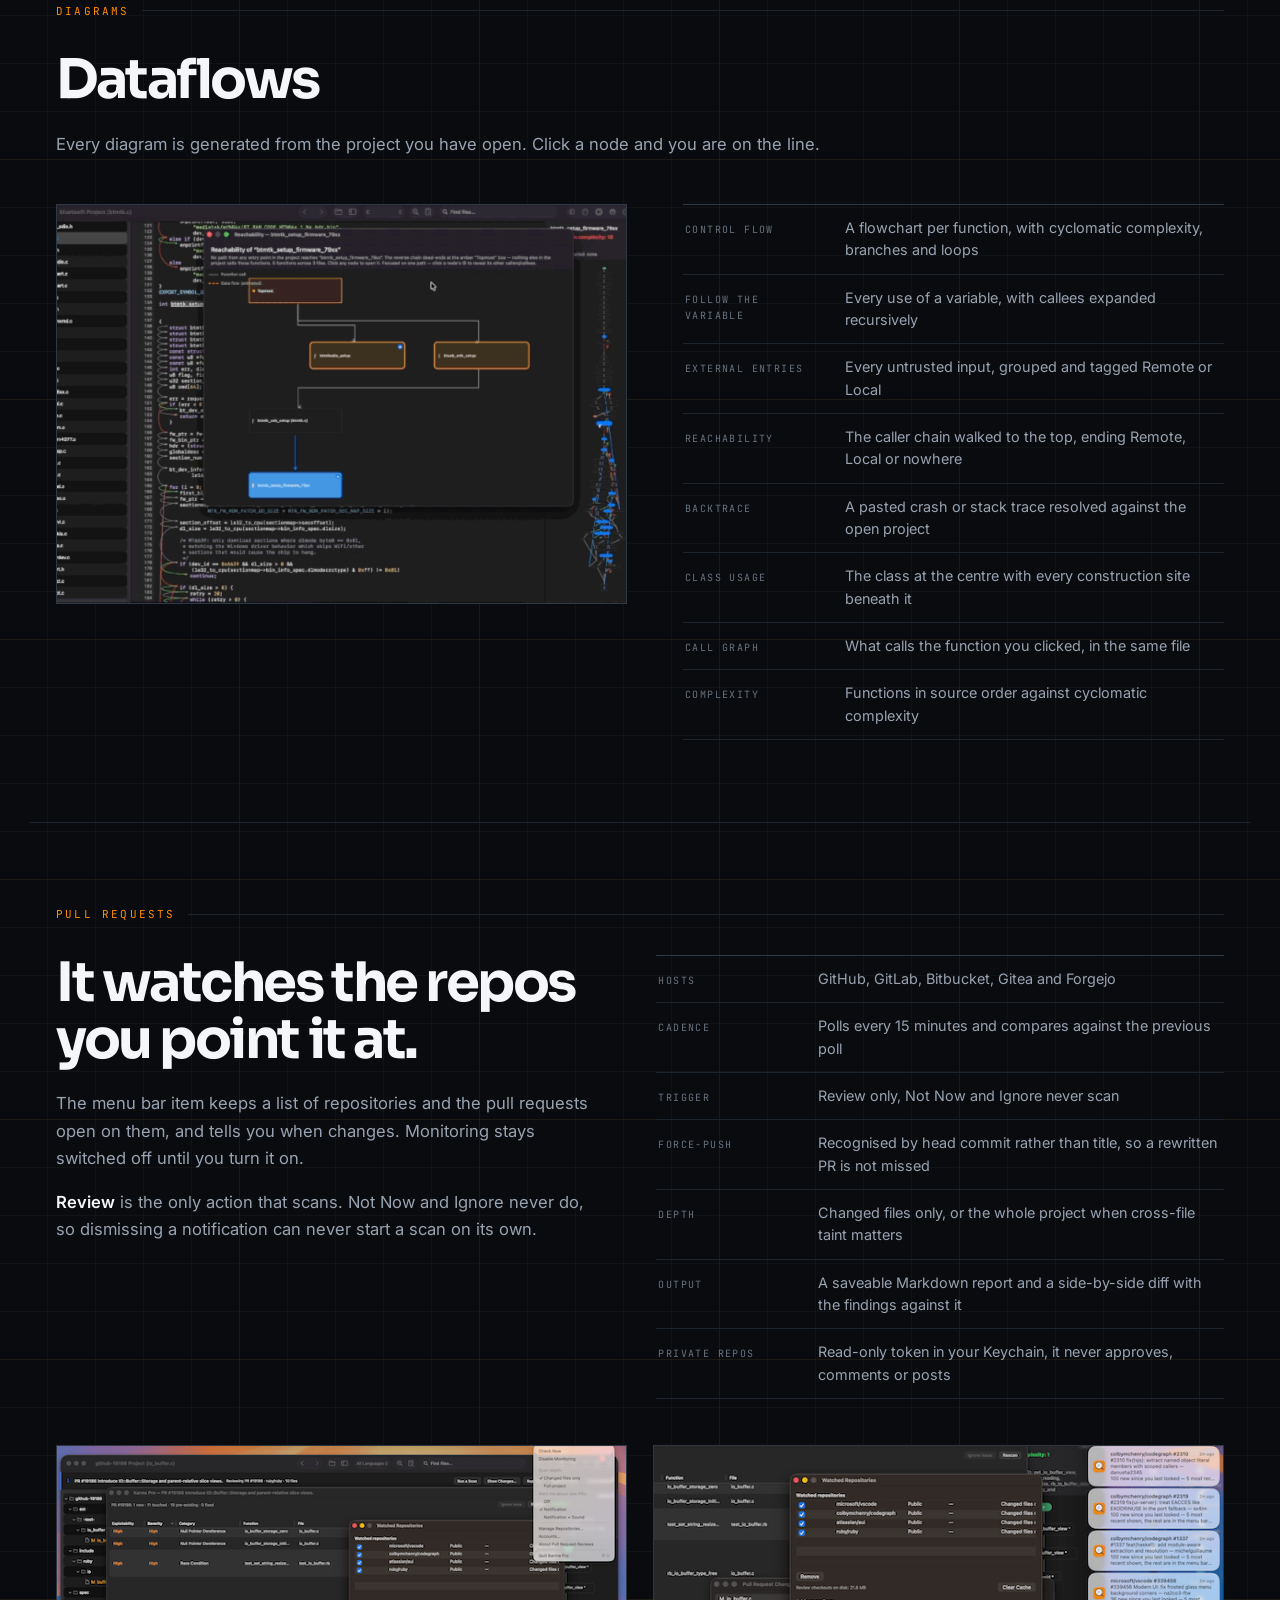
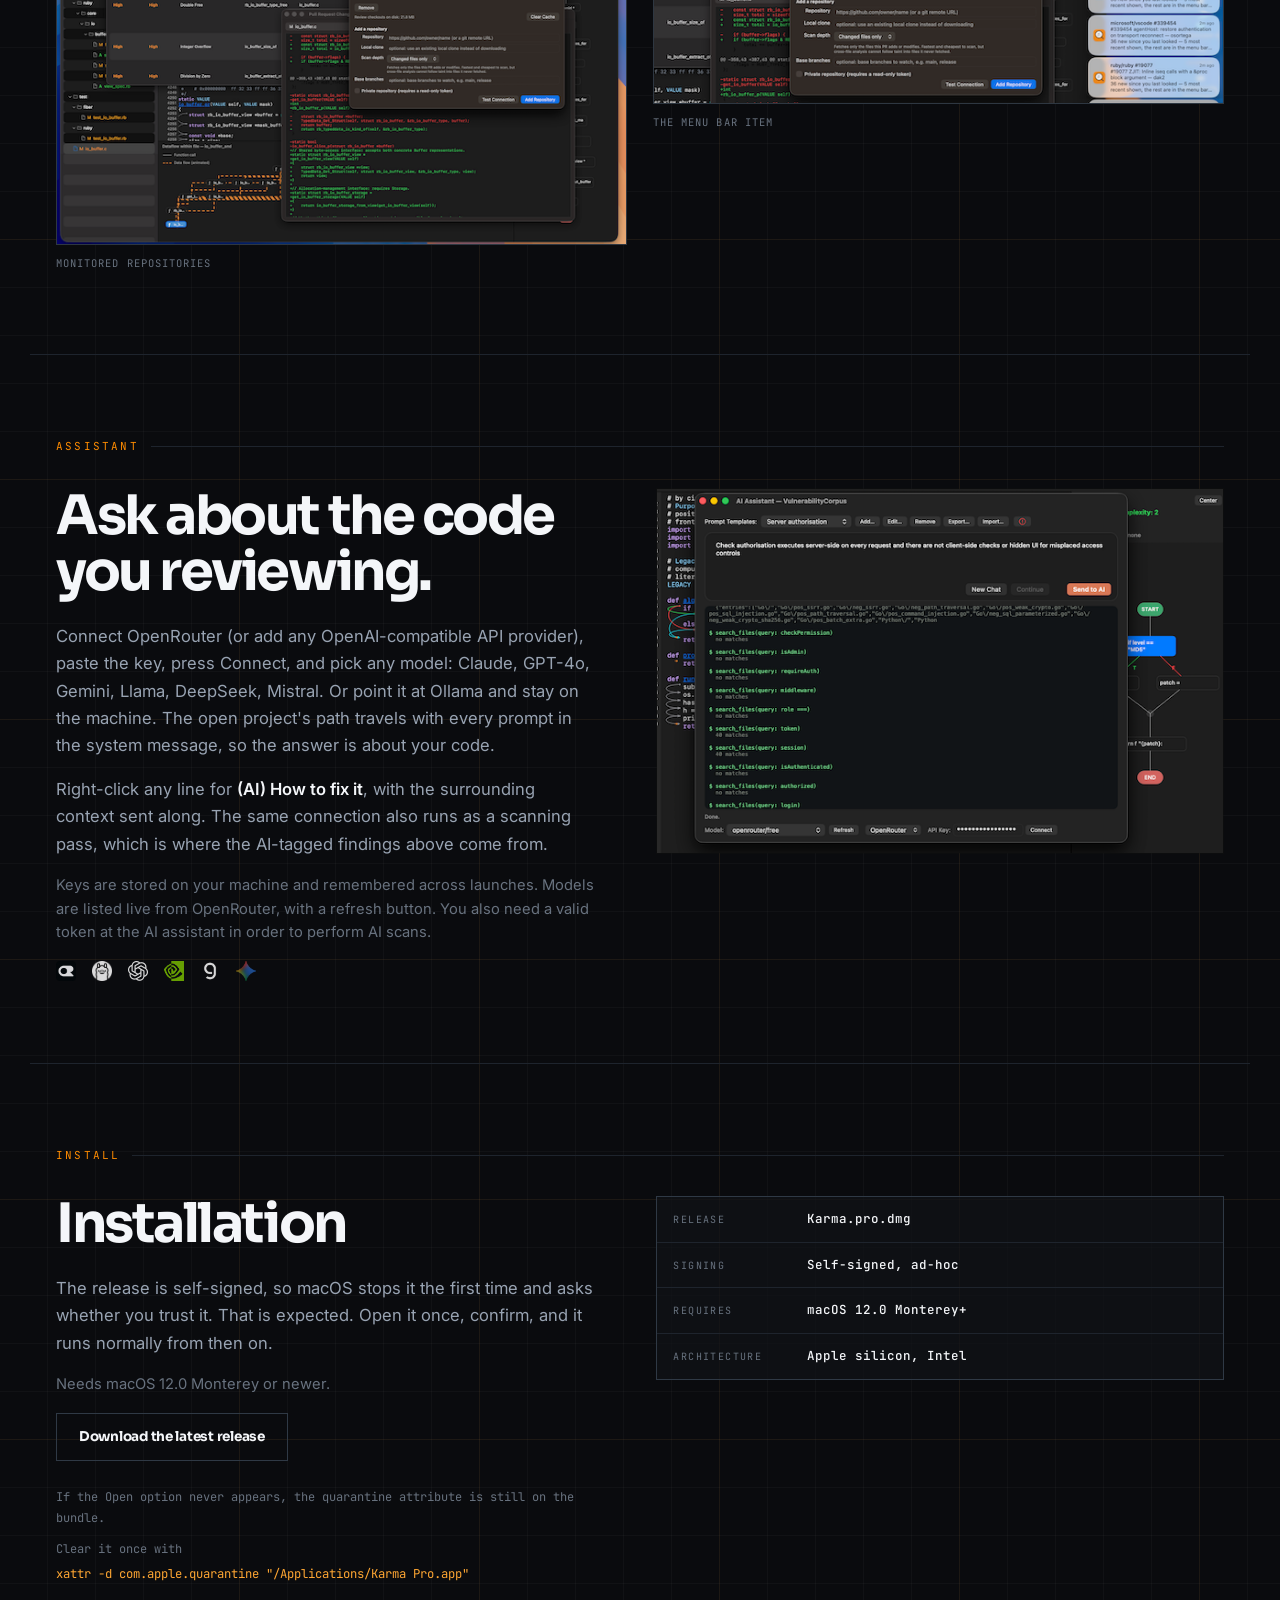
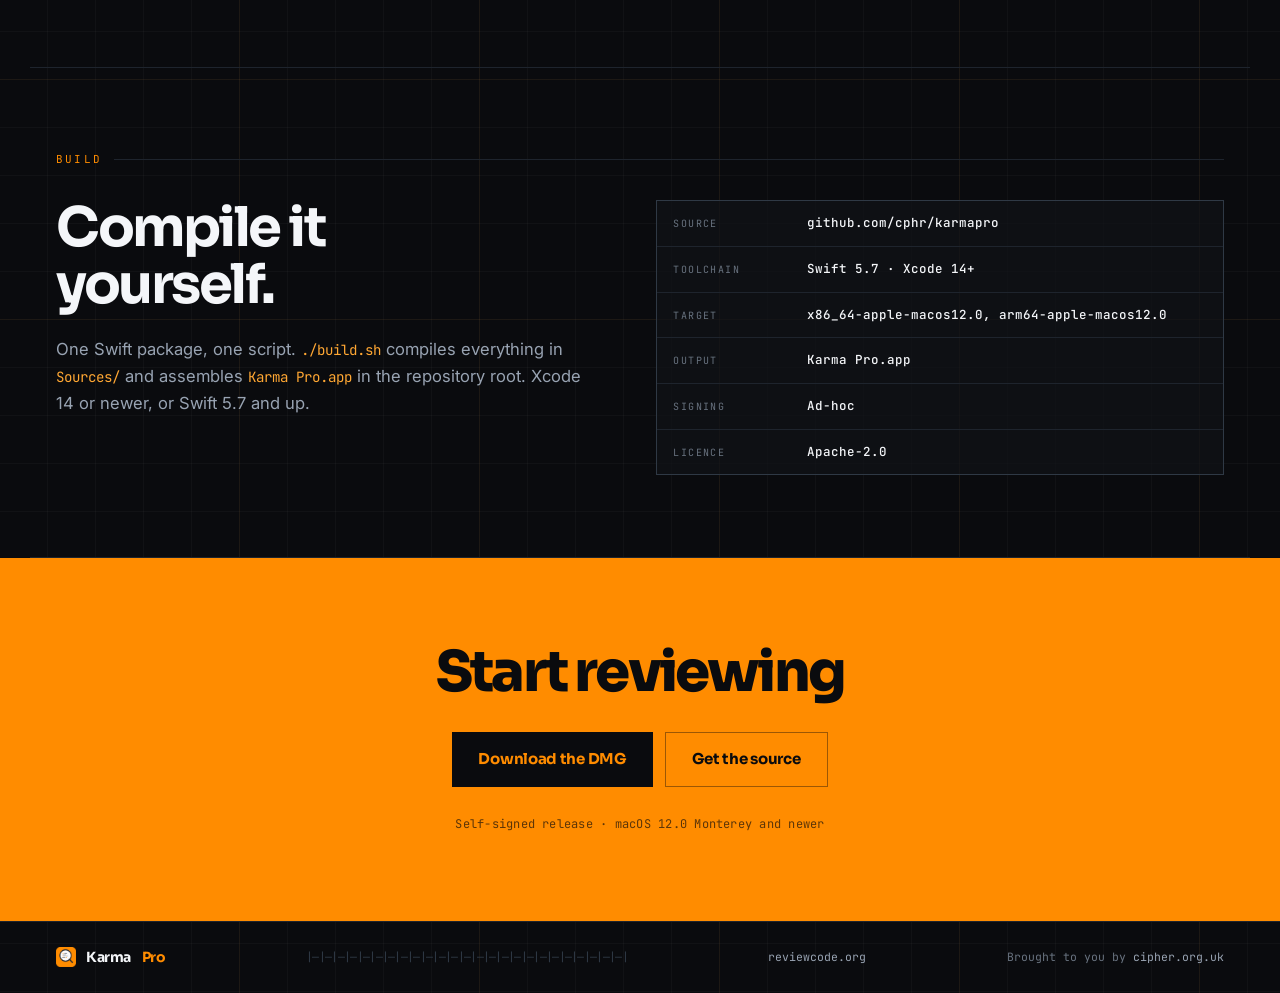
==== commit 135c2846: "update" ====
--- a/index.html
+++ b/index.html
@@ -232,7 +232,7 @@
         <div class="split-copy">
           <h2>Ask about the code<br>you reviewing.</h2>
           <p>
-            Connect OpenRouter, paste the key, press Connect, and pick any model: Claude, GPT-4o,
+            Connect OpenRouter (or add any OpenAI-compatible API provider), paste the key, press Connect, and pick any model: Claude, GPT-4o,
             Gemini, Llama, DeepSeek, Mistral. Or point it at Ollama and stay on the machine. The open
             project's path travels with every prompt in the system message, so the answer is about
             your code.
